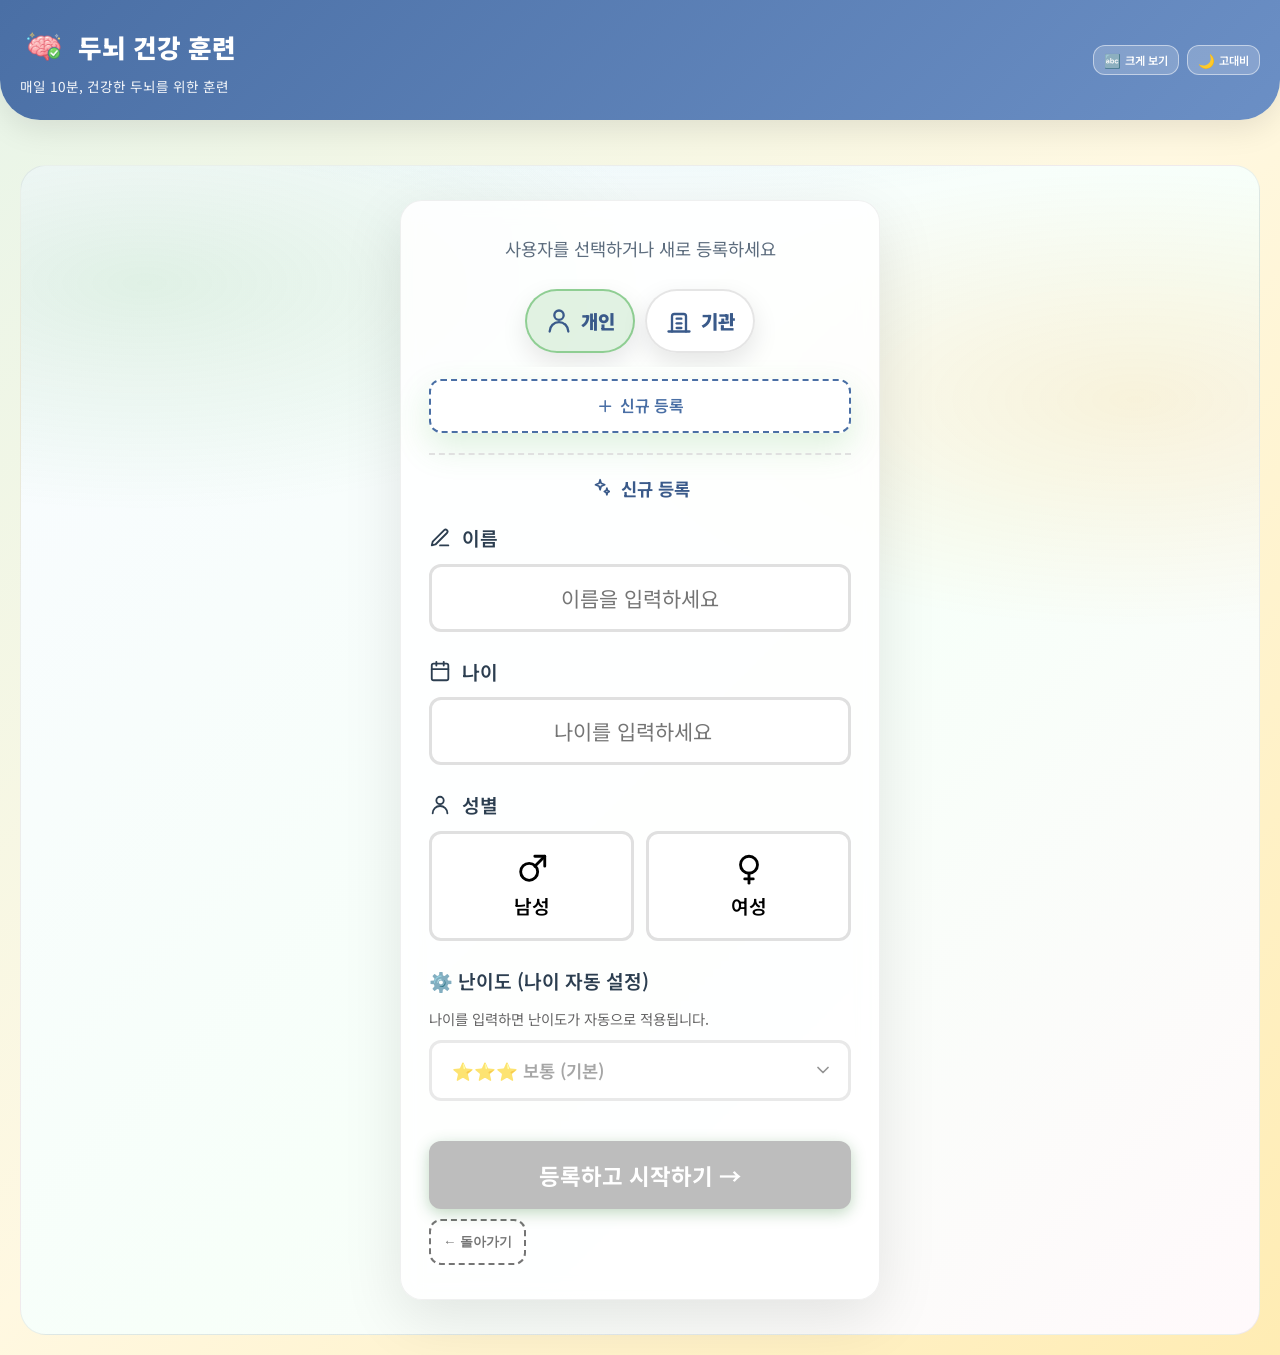
==== public/index.html @ f2064d2f "프로젝트 구조 재편: 정적 사이트를 public/ 디렉토리로 이동 - index.html, assets/, scripts/, styles/ → public/ 으로 이동 - depl" ====
﻿<!DOCTYPE html>
<html lang="ko">
<head>
    <meta charset="UTF-8">
    <meta name="viewport" content="width=device-width, initial-scale=1.0">
    <title>굿실버 건강한 두뇌훈련</title>
    <link rel="stylesheet" href="styles/app.css?v=1558f91">
    <script>
        // 캐시(특히 index.html)로 인해 최신 스크립트/스타일이 반영되지 않는 문제 방지용
        (function () {
            var v = "1558f79";
            try {
                var url = new URL(window.location.href);
                if (url.searchParams.get("v") !== v) {
                    url.searchParams.set("v", v);
                    window.location.replace(url.toString());
                }
            } catch (e) { /* ignore */ }
        })();
    </script>
</head>
<body>
    <!-- 폭죽 효과 컨테이너 -->
    <div class="confetti-container" id="confettiContainer"></div>
    
    <!-- 축하 오버레이 -->
    <div class="celebration-overlay" id="celebrationOverlay">
        <div class="celebration-emoji">🎉</div>
    </div>
    
    <!-- 배지 모달 -->
    <div class="badge-modal" id="badgeModal">
        <div class="badge-modal-content">
            <button class="badge-close-btn" onclick="closeBadgeModal()">✕</button>
            <div class="badge-modal-header">
                <h2>🏆 나의 배지 컬렉션</h2>
                <span class="badge-count" id="badgeCountDisplay">0 / 20</span>
            </div>
            <div class="badge-grid" id="badgeGrid">
                <!-- 배지가 여기에 표시됨 -->
            </div>
        </div>
    </div>
    
    <!-- 새 배지 획득 알림 -->
    <div class="badge-unlock-overlay" id="badgeUnlockOverlay">
        <div class="badge-unlock-card">
            <div class="badge-unlock-title">🎊 새 배지 획득! 🎊</div>
            <div class="badge-unlock-icon" id="unlockBadgeIcon">🏆</div>
            <div class="badge-unlock-name" id="unlockBadgeName">배지 이름</div>
            <div class="badge-unlock-desc" id="unlockBadgeDesc">배지 설명</div>
            <button class="badge-unlock-close" onclick="closeBadgeUnlock()">확인</button>
        </div>
    </div>
    
    <!-- 난이도 선택 모달 -->
    <div class="difficulty-modal" id="difficultyModal">
        <div class="difficulty-modal-content">
            <h3>⚙️ 난이도 설정</h3>
            <p>원하시는 난이도를 선택하세요</p>
            
            <div class="difficulty-options">
                <div class="difficulty-option very-easy" onclick="selectDifficulty('very_easy', this)" data-diff="very_easy">
                    <div class="diff-info">
                        <div class="diff-name">매우 쉬움</div>
                        <div class="diff-desc">천천히 여유롭게 즐기기</div>
                    </div>
                    <div class="diff-stars">⭐</div>
                </div>
                <div class="difficulty-option easy" onclick="selectDifficulty('easy', this)" data-diff="easy">
                    <div class="diff-info">
                        <div class="diff-name">쉬움</div>
                        <div class="diff-desc">가볍게 두뇌 운동하기</div>
                    </div>
                    <div class="diff-stars">⭐⭐</div>
                </div>
                <div class="difficulty-option normal" onclick="selectDifficulty('normal', this)" data-diff="normal">
                    <div class="diff-info">
                        <div class="diff-name">보통</div>
                        <div class="diff-desc">적당한 도전으로 훈련하기</div>
                    </div>
                    <div class="diff-stars">⭐⭐⭐</div>
                </div>
                <div class="difficulty-option hard" onclick="selectDifficulty('hard', this)" data-diff="hard">
                    <div class="diff-info">
                        <div class="diff-name">어려움</div>
                        <div class="diff-desc">집중력이 필요해요</div>
                    </div>
                    <div class="diff-stars">⭐⭐⭐⭐</div>
                </div>
                <div class="difficulty-option very-hard" onclick="selectDifficulty('very_hard', this)" data-diff="very_hard">
                    <div class="diff-info">
                        <div class="diff-name">매우 어려움</div>
                        <div class="diff-desc">최고 수준의 두뇌 훈련!</div>
                    </div>
                    <div class="diff-stars">⭐⭐⭐⭐⭐</div>
                </div>
            </div>
            
            <div class="difficulty-modal-btns">
                <button class="btn btn-back" onclick="closeDifficultyModal()">취소</button>
                <button class="btn btn-primary" onclick="applyDifficulty()">적용하기</button>
            </div>
        </div>
    </div>
    
    <!-- 그래프 모달 -->
    <div class="graph-modal" id="graphModal">
        <div class="graph-container">
            <div class="graph-header">
                <div class="graph-header-top">
                    <h2 class="graph-header-heading">📊 <span id="graphUserName">사용자</span>님의 훈련 기록</h2>
                    <button type="button" class="close-graph-btn" onclick="closeStatsGraph()">✕ 닫기</button>
                </div>
                <div class="graph-report-strip">
                    <button type="button" class="graph-header-report-btn" onclick="showGraphTab('report')" title="훈련 리포트 보기">훈련 리포트</button>
                </div>
            </div>
            
            <div class="graph-tabs">
                <button type="button" class="graph-tab active" data-tab="score" onclick="showGraphTab('score')">점수 추이</button>
                <button type="button" class="graph-tab" data-tab="accuracy" onclick="showGraphTab('accuracy')">정확도</button>
                <button type="button" class="graph-tab" data-tab="games" onclick="showGraphTab('games')">게임별 통계</button>
                <button type="button" class="graph-tab" data-tab="history" onclick="showGraphTab('history')">기록 목록</button>
            </div>
            
            <!-- 점수 추이 그래프 -->
            <div id="scoreGraph" class="chart-area">
                <div class="chart-title">📈 최근 7일간 점수 변화</div>
                <div class="bar-chart" id="scoreBarChart"></div>
            </div>
            
            <!-- 정확도 그래프 -->
            <div id="accuracyGraph" class="chart-area" style="display:none;">
                <div class="chart-title">🎯 최근 7일간 정확도 (%)</div>
                <div class="bar-chart" id="accuracyBarChart"></div>
            </div>
            
            <!-- 게임별 통계 -->
            <div id="gamesGraph" class="chart-area" style="display:none;">
                <div class="chart-title">🎮 게임별 플레이 횟수</div>
                <div class="bar-chart" id="gamesBarChart"></div>
                <div class="game-detail-select">
                    <label>📋 게임 상세 기록: </label>
                    <select id="gameDetailSelect" onchange="showGameDetailHistory()">
                        <option value="">-- 게임 선택 --</option>
                    </select>
                </div>
                <div id="gameDetailHistory" class="game-detail-history"></div>
            </div>
            
            <!-- 기록 목록 -->
            <div id="historyList" class="chart-area" style="display:none;">
                <div class="chart-title">📋 전체 기록</div>
                <div class="history-list" id="historyListContent"></div>
            </div>
            
            <!-- 훈련 리포트 -->
            <div id="reportGraph" class="chart-area training-report-area" style="display:none;">
                <div class="report-toolbar report-no-print">
                    <button type="button" class="btn btn-primary" onclick="printTrainingReport()">🖨️ 리포트 인쇄</button>
                    <span class="report-toolbar-hint">인쇄 시 아래 내용만 출력됩니다.</span>
                </div>
                <div id="trainingReportPrint" class="training-report-sheet">
                    <div id="trainingReportBody"></div>
                </div>
            </div>
            
            <!-- 요약 통계 -->
            <div class="stats-summary">
                <div class="summary-card">
                    <div class="summary-value" id="totalDays">0</div>
                    <div class="summary-label">총 훈련 일수</div>
                </div>
                <div class="summary-card">
                    <div class="summary-value" id="totalGamesPlayed">0</div>
                    <div class="summary-label">총 게임 횟수</div>
                </div>
                <div class="summary-card">
                    <div class="summary-value" id="avgScore">0</div>
                    <div class="summary-label">평균 점수</div>
                </div>
                <div class="summary-card">
                    <div class="summary-value" id="avgAccuracy">0%</div>
                    <div class="summary-label">평균 정확도</div>
                </div>
            </div>
        </div>
    </div>
    
    <header>
        <div class="header-left header-home-link" onclick="goMainMenuFromHeader()" title="메인 화면으로 이동">
            <h1><img src="assets/logo.png" alt="굿실버" class="header-logo"> 두뇌 건강 훈련</h1>
            <p>매일 10분, 건강한 두뇌를 위한 훈련</p>
        </div>
        
        <!-- 사용자 배지 + 훈련 리포트 (헤더 가로 중앙) -->
        <div class="header-center" id="headerCenter">
            <div class="header-user-badge" id="headerUserBadge" style="display:none;">
                <span id="userGenderIcon">👤</span>
                <span><strong id="userNameDisplay">사용자</strong>님</span>
                <span class="difficulty-badge clickable" id="difficultyBadge" onclick="showDifficultyModal()" title="클릭하여 난이도 변경">보통 ▼</span>
                <button type="button" class="header-badge-btn" onclick="showBadgeModal()">🏆 배지</button>
                <button type="button" class="header-badge-btn header-report-btn" onclick="showStatsGraph()" title="훈련 리포트 보기">📊 리포트</button>
                <button type="button" class="header-badge-btn home" onclick="goHome()">🏠 홈</button>
            </div>
        </div>
        
        <!-- 우측 영역: 점수 + 접근성 컨트롤 -->
        <div class="header-right">
            <!-- 접근성 컨트롤 -->
            <div class="accessibility-controls">
                <button class="access-btn" id="fontSizeBtn" onclick="toggleFontSize()">
                    <span class="btn-icon">🔤</span>
                    <span id="fontSizeLabel">크게 보기</span>
                </button>
                <button class="access-btn" id="contrastBtn" onclick="toggleHighContrast()">
                    <span class="btn-icon">🌙</span>
                    <span id="contrastLabel">고대비</span>
                </button>
            </div>
        </div>
    </header>
    
    <div class="container">
        <!-- 환영 화면 -->
        <div id="welcomeScreen" class="welcome-screen">
            <div class="welcome-card">
                <p class="subtitle">사용자를 선택하거나 새로 등록하세요</p>

                <!-- 개인/기관 선택 (가로 스크롤) -->
                <div class="account-type-strip" id="accountTypeStrip" aria-label="가입자 유형 선택">
                    <button class="account-type-btn active" data-type="personal" onclick="setAccountType('personal')">
                        <span class="account-type-icon" aria-hidden="true">
                            <svg viewBox="0 0 24 24" fill="none" stroke="currentColor" stroke-width="2" stroke-linecap="round" stroke-linejoin="round">
                                <circle cx="12" cy="7" r="4"></circle>
                                <path d="M20 21a8 8 0 0 0-16 0"></path>
                            </svg>
                        </span>
                        <span class="account-type-label">개인</span>
                    </button>
                    <button class="account-type-btn" data-type="institution" onclick="setAccountType('institution')">
                        <span class="account-type-icon" aria-hidden="true">
                            <svg viewBox="0 0 24 24" fill="none" stroke="currentColor" stroke-width="2" stroke-linecap="round" stroke-linejoin="round">
                                <path d="M3 21h18"></path>
                                <path d="M6 21V8a2 2 0 0 1 2-2h8a2 2 0 0 1 2 2v13"></path>
                                <path d="M10 10h4"></path>
                                <path d="M10 14h4"></path>
                                <path d="M10 18h4"></path>
                            </svg>
                        </span>
                        <span class="account-type-label">기관</span>
                    </button>
                </div>
                
                <!-- 신규 등록(리스트 숨김 상태에서도 접근 가능) -->
                <div class="new-user-toggle" id="newUserTogglePrimary" onclick="toggleNewUserForm()">
                    <span class="ui-icon" aria-hidden="true">
                        <svg viewBox="0 0 24 24" fill="none" stroke="currentColor" stroke-width="2" stroke-linecap="round" stroke-linejoin="round">
                            <path d="M12 5v14"></path>
                            <path d="M5 12h14"></path>
                        </svg>
                    </span>
                    신규 등록
                </div>

                <!-- 기존 사용자 선택 (처음엔 숨김, 개인/기관 클릭 시 표시) -->
                <div class="user-select-section is-hidden" id="existingUsersSection">
                    <h3>
                        <span class="ui-icon" aria-hidden="true">
                            <svg viewBox="0 0 24 24" fill="none" stroke="currentColor" stroke-width="2" stroke-linecap="round" stroke-linejoin="round">
                                <path d="M20 21a7 7 0 0 0-14 0"></path>
                                <circle cx="13" cy="7" r="4"></circle>
                                <path d="M2 21a6 6 0 0 1 8-5.2"></path>
                                <circle cx="6" cy="8" r="3"></circle>
                            </svg>
                        </span>
                        기존 사용자
                    </h3>
                    <div class="existing-users" id="existingUsersList">
                        <!-- 사용자 목록이 여기에 표시됨 -->
                    </div>
                </div>
                
                <!-- 새 사용자 등록 폼 -->
                <div class="new-user-form" id="newUserForm">
                    <h3>
                        <span class="ui-icon" aria-hidden="true">
                            <svg viewBox="0 0 24 24" fill="none" stroke="currentColor" stroke-width="2" stroke-linecap="round" stroke-linejoin="round">
                                <path d="M12 2l1.2 4.2L17.5 8l-4.3 1.8L12 14l-1.2-4.2L6.5 8l4.3-1.8L12 2z"></path>
                                <path d="M20 12l.8 2.8L23 16l-2.2 1.2L20 20l-.8-2.8L17 16l2.2-1.2L20 12z"></path>
                            </svg>
                        </span>
                        신규 등록
                    </h3>
                    
                    <div class="form-group">
                        <label>
                            <span class="ui-icon" aria-hidden="true">
                                <svg viewBox="0 0 24 24" fill="none" stroke="currentColor" stroke-width="2" stroke-linecap="round" stroke-linejoin="round">
                                    <path d="M12 20h9"></path>
                                    <path d="M16.5 3.5a2.1 2.1 0 0 1 3 3L7 19l-4 1 1-4 12.5-12.5z"></path>
                                </svg>
                            </span>
                            이름
                        </label>
                        <input type="text" id="userName" maxlength="10" placeholder="이름을 입력하세요" style="text-align:center;">
                    </div>

                <div class="form-group">
                    <label>
                        <span class="ui-icon" aria-hidden="true">
                            <svg viewBox="0 0 24 24" fill="none" stroke="currentColor" stroke-width="2" stroke-linecap="round" stroke-linejoin="round">
                                <rect x="3" y="4" width="18" height="18" rx="2"></rect>
                                <path d="M16 2v4"></path>
                                <path d="M8 2v4"></path>
                                <path d="M3 10h18"></path>
                            </svg>
                        </span>
                        나이
                    </label>
                    <input type="number" id="userAge" min="1" max="120" inputmode="numeric" placeholder="나이를 입력하세요" style="text-align:center;">
                </div>
                    
                    <div class="form-group">
                        <label>
                            <span class="ui-icon" aria-hidden="true">
                                <svg viewBox="0 0 24 24" fill="none" stroke="currentColor" stroke-width="2" stroke-linecap="round" stroke-linejoin="round">
                                    <circle cx="12" cy="7" r="4"></circle>
                                    <path d="M20 21a8 8 0 0 0-16 0"></path>
                                </svg>
                            </span>
                            성별
                        </label>
                        <div class="gender-options">
                            <button class="gender-btn" onclick="selectGender('male', this)">
                                <span class="gender-icon" aria-hidden="true">
                                    <svg viewBox="0 0 24 24" fill="none" stroke="currentColor" stroke-width="2" stroke-linecap="round" stroke-linejoin="round">
                                        <path d="M14 3h7v7"></path>
                                        <path d="M21 3l-7 7"></path>
                                        <circle cx="10" cy="14" r="6"></circle>
                                    </svg>
                                </span>
                                남성
                            </button>
                            <button class="gender-btn" onclick="selectGender('female', this)">
                                <span class="gender-icon" aria-hidden="true">
                                    <svg viewBox="0 0 24 24" fill="none" stroke="currentColor" stroke-width="2" stroke-linecap="round" stroke-linejoin="round">
                                        <circle cx="12" cy="9" r="6"></circle>
                                        <path d="M12 15v7"></path>
                                        <path d="M9 19h6"></path>
                                    </svg>
                                </span>
                                여성
                            </button>
                        </div>
                    </div>
                    
                    <div class="form-group">
                    <label>⚙️ 난이도 (나이 자동 설정)</label>
                    <p id="difficultyAutoHint" style="font-size:0.9rem;color:#666;margin-bottom:10px;">나이를 입력하면 난이도가 자동으로 적용됩니다.</p>
                    <select id="difficultySelect" class="difficulty-select" onchange="selectRegDifficulty(this.value)" disabled>
                            <option value="normal">⭐⭐⭐ 보통 (기본)</option>
                            <option value="very_easy">⭐ 매우 쉬움</option>
                            <option value="easy">⭐⭐ 쉬움</option>
                            <option value="hard">⭐⭐⭐⭐ 어려움</option>
                            <option value="very_hard">⭐⭐⭐⭐⭐ 매우 어려움</option>
                        </select>
                    </div>
                    
                    <button class="start-btn" id="registerBtn" onclick="registerNewUser()" disabled>등록하고 시작하기 →</button>
                    <button class="new-user-toggle" onclick="toggleNewUserForm()" style="margin-top:10px;border-color:#757575;color:#757575;">← 돌아가기</button>
                </div>
                
                <!-- 선택된 사용자로 시작 버튼 -->
                <button class="start-btn" id="enterBtn" onclick="enterWithSelectedUser()" style="display:none;">선택한 사용자로 시작하기 →</button>
            </div>
        </div>
        
        <!-- 메인 콘텐츠 -->
        <div id="mainContent" class="hidden">
            <!-- 메인 메뉴 (게임 카테고리 4개) -->
            <div id="mainMenu" class="main-menu-wrapper">
                <!-- 카테고리 바로가기(상단 고정) -->
                <div class="category-nav" id="categoryNav">
                    <button class="cat-btn active" data-cat="all" onclick="filterMenuCategory('all')">전체보기</button>
                    <button class="cat-btn" data-cat="memory" style="--cat-color:#4CAF50" onclick="filterMenuCategory('memory')">
                        기억력 훈련
                    </button>
                    <button class="cat-btn" data-cat="calcLang" style="--cat-color:#2196F3" onclick="filterMenuCategory('calcLang')">
                        계산/언어 훈련
                    </button>
                    <button class="cat-btn" data-cat="focusReaction" style="--cat-color:#FF9800" onclick="filterMenuCategory('focusReaction')">
                        집중/반응 훈련
                    </button>
                    <button class="cat-btn" data-cat="spatial" style="--cat-color:#9C27B0" onclick="filterMenuCategory('spatial')">
                        공간/지각 훈련
                    </button>
                    <button class="recommend-btn" onclick="openTodayRecommendations()">
                        ⭐ 오늘의 추천 훈련
                    </button>
                </div>
                
                <!-- 1) 기억력 훈련 -->
                <section class="menu-category" id="cat-memory" data-cat="memory" style="--cat-color:#4CAF50">
                    <div class="menu-category-header">
                        <h3 class="menu-category-title">기억력 훈련 <span class="menu-category-subtitle">(매일 기억력 쑥쑥)</span></h3>
                    </div>
                    <div class="main-menu category-grid">
                        <div class="menu-card" onclick="startGame('match')" style="padding:0;overflow:hidden;">
                            <img src="assets/card_match.png" alt="카드 짝 맞추기" style="width:100%;height:100%;object-fit:cover;border-radius:20px;">
                        </div>
                        <div class="menu-card" onclick="startGame('sequence')" style="padding:0;overflow:hidden;">
                            <img src="assets/game-icons/game_a1.png" alt="숫자 기억하기" style="width:100%;height:100%;object-fit:cover;border-radius:20px;">
                        </div>
                        <div class="menu-card" onclick="startGame('pattern')" style="padding:0;overflow:hidden;">
                            <img src="assets/game-icons/game_a2.png" alt="창문 기억" style="width:100%;height:100%;object-fit:cover;border-radius:20px;">
                        </div>
                        <div class="menu-card" onclick="startGame('melody')" style="padding:0;overflow:hidden;">
                            <img src="assets/game-icons/game_a3.png" alt="멜로디 기억" style="width:100%;height:100%;object-fit:cover;border-radius:20px;">
                        </div>
                        <div class="menu-card" onclick="startGame('palace')" style="padding:0;overflow:hidden;">
                            <img src="assets/game-icons/game_a4.png" alt="기억의 방" style="width:100%;height:100%;object-fit:cover;border-radius:20px;">
                        </div>
                        <div class="menu-card" onclick="startGame('treasure')" style="padding:0;overflow:hidden;">
                            <img src="assets/game-icons/game_a5.png" alt="보물 찾기" style="width:100%;height:100%;object-fit:cover;border-radius:20px;">
                        </div>
                    </div>
                </section>
                
                <!-- 2) 계산/언어 훈련 -->
                <section class="menu-category" id="cat-calcLang" data-cat="calcLang" style="--cat-color:#2196F3">
                    <div class="menu-category-header">
                        <h3 class="menu-category-title">계산/언어 훈련 <span class="menu-category-subtitle">(똑똑한 생활력 향상)</span></h3>
                    </div>
                    <div class="main-menu category-grid">
                        <div class="menu-card" onclick="startGame('calc')" style="padding:0;overflow:hidden;">
                            <img src="assets/game-icons/game_b1.png" alt="시장 계산" style="width:100%;height:100%;object-fit:cover;border-radius:20px;">
                        </div>
                        <div class="menu-card" onclick="startGame('counting')" style="padding:0;overflow:hidden;">
                            <img src="assets/game-icons/game_b2.png" alt="장바구니 세기" style="width:100%;height:100%;object-fit:cover;border-radius:20px;">
                        </div>
                        <div class="menu-card" onclick="startGame('word')" style="padding:0;overflow:hidden;">
                            <img src="assets/game-icons/game_b3.png" alt="낱말 퍼즐" style="width:100%;height:100%;object-fit:cover;border-radius:20px;">
                        </div>
                        <div class="menu-card" onclick="startGame('reverse')" style="padding:0;overflow:hidden;">
                            <img src="assets/game-icons/game_b4.png" alt="거울 놀이" style="width:100%;height:100%;object-fit:cover;border-radius:20px;">
                        </div>
                        <div class="menu-card" onclick="startGame('story')" style="padding:0;overflow:hidden;">
                            <img src="assets/game-icons/game_b5.png" alt="이야기 순서" style="width:100%;height:100%;object-fit:cover;border-radius:20px;">
                        </div>
                        <div class="menu-card" onclick="startGame('category')" style="padding:0;overflow:hidden;">
                            <img src="assets/game-icons/game_b6.png" alt="분류하기" style="width:100%;height:100%;object-fit:cover;border-radius:20px;">
                        </div>
                    </div>
                </section>
                
                <!-- 3) 집중/반응 훈련 -->
                <section class="menu-category" id="cat-focusReaction" data-cat="focusReaction" style="--cat-color:#FF9800">
                    <div class="menu-category-header">
                        <h3 class="menu-category-title">집중/반응 훈련 <span class="menu-category-subtitle">(초롱초롱 집중력 향상)</span></h3>
                    </div>
                    <div class="main-menu category-grid">
                        <div class="menu-card" onclick="startGame('reaction')" style="padding:0;overflow:hidden;">
                            <img src="assets/game-icons/game_c1.png" alt="신호등 게임" style="width:100%;height:100%;object-fit:cover;border-radius:20px;">
                        </div>
                        <div class="menu-card" onclick="startGame('findDiff')" style="padding:0;overflow:hidden;">
                            <img src="assets/game-icons/game_c2.png" alt="다른 것 찾기" style="width:100%;height:100%;object-fit:cover;border-radius:20px;">
                        </div>
                        <div class="menu-card" onclick="startGame('timing')" style="padding:0;overflow:hidden;">
                            <img src="assets/game-icons/game_c3.png" alt="알람 맞추기" style="width:100%;height:100%;object-fit:cover;border-radius:20px;">
                        </div>
                        <div class="menu-card" onclick="startGame('focus')" style="padding:0;overflow:hidden;">
                            <img src="assets/game-icons/game_c4.png" alt="집중 타겟" style="width:100%;height:100%;object-fit:cover;border-radius:20px;">
                        </div>
                        <div class="menu-card" onclick="startGame('chain')" style="padding:0;overflow:hidden;">
                            <img src="assets/game-icons/game_c5.png" alt="연쇄 반응" style="width:100%;height:100%;object-fit:cover;border-radius:20px;">
                        </div>
                        <div class="menu-card" onclick="startGame('color')" style="padding:0;overflow:hidden;">
                            <img src="assets/game-icons/game_c6.png" alt="무지개 색깔" style="width:100%;height:100%;object-fit:cover;border-radius:20px;">
                        </div>
                    </div>
                </section>
                
                <!-- 4) 공간/지각 훈련 -->
                <section class="menu-category" id="cat-spatial" data-cat="spatial" style="--cat-color:#9C27B0">
                    <div class="menu-category-header">
                        <h3 class="menu-category-title">공간/지각 훈련 <span class="menu-category-subtitle">(두뇌회전 논리력 향상)</span></h3>
                    </div>
                    <div class="main-menu category-grid">
                        <div class="menu-card" onclick="startGame('direction')" style="padding:0;overflow:hidden;">
                            <img src="assets/game-icons/game_d1.png" alt="길 찾기" style="width:100%;height:100%;object-fit:cover;border-radius:20px;">
                        </div>
                        <div class="menu-card" onclick="startGame('maze')" style="padding:0;overflow:hidden;">
                            <img src="assets/game-icons/game_d2.png" alt="미로 탈출" style="width:100%;height:100%;object-fit:cover;border-radius:20px;">
                        </div>
                        <div class="menu-card" onclick="startGame('rotate')" style="padding:0;overflow:hidden;">
                            <img src="assets/game-icons/game_d4.png" alt="도형 회전" style="width:100%;height:100%;object-fit:cover;border-radius:20px;">
                        </div>
                        <div class="menu-card" onclick="startGame('shadow')" style="padding:0;overflow:hidden;">
                            <img src="assets/game-icons/game_d5.png" alt="그림자 매칭" style="width:100%;height:100%;object-fit:cover;border-radius:20px;">
                        </div>
                        <div class="menu-card" onclick="startGame('sorting')" style="padding:0;overflow:hidden;">
                            <img src="assets/game-icons/game_d6.png" alt="계단 오르기" style="width:100%;height:100%;object-fit:cover;border-radius:20px;">
                        </div>
                        <div class="menu-card" onclick="startGame('pairing')" style="padding:0;overflow:hidden;">
                            <img src="assets/game-icons/game_d7.png" alt="짝 연결하기" style="width:100%;height:100%;object-fit:cover;border-radius:20px;">
                        </div>
                    </div>
                </section>
            </div>
            
            <div class="today-stats">
                <h3>📊 오늘의 훈련 기록</h3>
                <div class="stats-grid">
                    <div class="stat-item">
                        <div class="stat-value" id="gamesPlayed">0</div>
                        <div class="stat-label">게임 횟수</div>
                    </div>
                    <div class="stat-item">
                        <div class="stat-value" id="correctAnswers">0</div>
                        <div class="stat-label">정답 수</div>
                    </div>
                    <div class="stat-item">
                        <div class="stat-value" id="accuracy">0%</div>
                        <div class="stat-label">정확도</div>
                    </div>
                    <div class="stat-item">
                        <div class="stat-value" id="trainTime">0분</div>
                        <div class="stat-label">훈련 시간</div>
                    </div>
                </div>
            </div>
        </div>
        
        <!-- 게임 화면들 -->
        <!-- 0. 동물/식물 짝맞추기 -->
        <div id="matchGame" class="game-screen">
            <div class="game-header">
                <h2>🐾🌿 짝 맞추기</h2>
                <div class="game-info">
                    <span>레벨: <strong id="matchLevel">1</strong></span>
                    <span>시도: <strong id="matchTries">0</strong></span>
                    <span>맞춤: <strong id="matchMatches">0</strong></span>
                    <span>점수: <strong id="matchScore">0</strong></span>
                </div>
            </div>
            <div class="level-display" id="matchLevelDisplay"></div>
            <div class="game-difficulty-selector">
                <span class="game-diff-label">⚙️ 난이도:</span>
                <div class="game-diff-btns">
                    <button class="game-diff-btn very-easy" onclick="changeGameDifficulty('very_easy')">⭐ 매우쉬움</button>
                    <button class="game-diff-btn easy" onclick="changeGameDifficulty('easy')">⭐⭐ 쉬움</button>
                    <button class="game-diff-btn normal" onclick="changeGameDifficulty('normal')">⭐⭐⭐ 보통</button>
                    <button class="game-diff-btn hard" onclick="changeGameDifficulty('hard')">⭐⭐⭐⭐ 어려움</button>
                    <button class="game-diff-btn very-hard" onclick="changeGameDifficulty('very_hard')">⭐⭐⭐⭐⭐ 매우어려움</button>
                </div>
            </div>
            <button class="tts-btn" onclick="speakGameGuide('match')">
                <span class="tts-icon">🔊</span> 설명 듣기
            </button>
            <div class="match-game-container">
                <div class="stage-buttons" id="stageButtons">
                    <button class="stage-btn animal active" type="button" onclick="selectMatchStage('animal')">🐾 동물</button>
                    <button class="stage-btn plant" type="button" onclick="selectMatchStage('plant')">🌿 식물</button>
                    <button class="stage-btn mixed" type="button" onclick="selectMatchStage('mixed')">🎨 혼합</button>
                </div>
                <div class="match-grid" id="matchGrid"></div>
                <button class="btn btn-primary" id="matchStartBtn" onclick="startMatchGame()" style="margin-top:15px;">게임 시작</button>
            </div>
            <div class="btn-group">
                <button class="btn btn-secondary" onclick="initMatchGame()">다시</button>
            </div>
        </div>
        
        <!-- 1. 숫자 순서 -->
        <div id="sequenceGame" class="game-screen">
            <div class="game-header">
                <h2>🔢 숫자 기억하기</h2>
                <div class="game-info">
                    <span>점수: <strong id="seqScore">0</strong></span>
                </div>
            </div>
            <div class="level-display" id="sequenceLevelDisplay"></div>
            <div class="game-difficulty-selector">
                <span class="game-diff-label">⚙️ 난이도:</span>
                <div class="game-diff-btns">
                    <button class="game-diff-btn very-easy" onclick="changeGameDifficulty('very_easy')">⭐ 매우쉬움</button>
                    <button class="game-diff-btn easy" onclick="changeGameDifficulty('easy')">⭐⭐ 쉬움</button>
                    <button class="game-diff-btn normal" onclick="changeGameDifficulty('normal')">⭐⭐⭐ 보통</button>
                    <button class="game-diff-btn hard" onclick="changeGameDifficulty('hard')">⭐⭐⭐⭐ 어려움</button>
                    <button class="game-diff-btn very-hard" onclick="changeGameDifficulty('very_hard')">⭐⭐⭐⭐⭐ 매우어려움</button>
                </div>
            </div>
            <button class="tts-btn" onclick="speakGameGuide('sequence')">
                <span class="tts-icon">🔊</span> 설명 듣기
            </button>
            <button class="tts-btn" onclick="speakSequenceNumbers()" style="background: linear-gradient(135deg, #FFE0B2, #FFCC80); border-color: #FF9800; color: #E65100;">
                <span class="tts-icon">📢</span> 숫자 읽기
            </button>
            <div class="timer-bar"><div class="timer-fill" id="seqTimer"></div></div>
            <div class="game-display" id="seqDisplay">시작을 눌러주세요!</div>
            <div class="user-input-display" id="userInput"></div>
            <span class="input-hint" id="seqInputHint" style="display:none;">잘못 눌렀다면 빨간색 🗑️지우기 버튼을 누르세요!</span>
            <div class="num-pad" id="numPad">
                <button class="num-btn" onclick="inputNumber(1)">1</button>
                <button class="num-btn" onclick="inputNumber(2)">2</button>
                <button class="num-btn" onclick="inputNumber(3)">3</button>
                <button class="num-btn" onclick="inputNumber(4)">4</button>
                <button class="num-btn" onclick="inputNumber(5)">5</button>
                <button class="num-btn" onclick="inputNumber(6)">6</button>
                <button class="num-btn" onclick="inputNumber(7)">7</button>
                <button class="num-btn" onclick="inputNumber(8)">8</button>
                <button class="num-btn" onclick="inputNumber(9)">9</button>
                <button class="num-btn" onclick="inputNumber(0)">0</button>
                <button class="num-btn clear-btn" onclick="clearInput()">🗑️<br><span style="font-size:0.6em;">지우기</span></button>
                <button class="num-btn submit-btn" onclick="submitSequence()">✓<br><span style="font-size:0.6em;">확인</span></button>
            </div>
            <div id="seqResult" class="result-message" style="display:none;"></div>
            <div class="btn-group">
                <button class="btn btn-primary" id="seqStartBtn" onclick="startSequence()">시작</button>
            </div>
        </div>
        
        <!-- 3. 암산 -->
        <div id="calcGame" class="game-screen">
            <div class="game-header">
                <h2>➕ 암산 훈련</h2>
                <div class="game-info">
                    <span>문제: <strong id="calcQuestion">0</strong>/10</span>
                    <span>점수: <strong id="calcScore">0</strong></span>
                </div>
            </div>
            <div class="level-display" id="calcLevelDisplay"></div>
            <div class="game-difficulty-selector">
                <span class="game-diff-label">⚙️ 난이도:</span>
                <div class="game-diff-btns">
                    <button class="game-diff-btn very-easy" onclick="changeGameDifficulty('very_easy')">⭐ 매우쉬움</button>
                    <button class="game-diff-btn easy" onclick="changeGameDifficulty('easy')">⭐⭐ 쉬움</button>
                    <button class="game-diff-btn normal" onclick="changeGameDifficulty('normal')">⭐⭐⭐ 보통</button>
                    <button class="game-diff-btn hard" onclick="changeGameDifficulty('hard')">⭐⭐⭐⭐ 어려움</button>
                    <button class="game-diff-btn very-hard" onclick="changeGameDifficulty('very_hard')">⭐⭐⭐⭐⭐ 매우어려움</button>
                </div>
            </div>
            <button class="tts-btn" onclick="speakGameGuide('calc')">
                <span class="tts-icon">🔊</span> 설명 듣기
            </button>
            <button class="tts-btn" onclick="speakCalcProblem()" style="background: linear-gradient(135deg, #FFE0B2, #FFCC80); border-color: #FF9800; color: #E65100;">
                <span class="tts-icon">📢</span> 문제 읽기
            </button>
            <div class="timer-bar"><div class="timer-fill" id="calcTimer"></div></div>
            <div class="game-display" id="calcProblem">시작을 눌러주세요!</div>
            <div class="calc-options" id="calcOptions"></div>
            <div id="calcResult" class="result-message" style="display:none;"></div>
            <div class="btn-group">
                <button class="btn btn-primary" id="calcStartBtn" onclick="startCalc()">시작</button>
            </div>
        </div>
        
        <!-- 4. 색상 맞추기 -->
        <div id="colorGame" class="game-screen">
            <div class="game-header">
                <h2>🎨 색상 맞추기</h2>
                <div class="game-info">
                    <span>문제: <strong id="colorQuestion">0</strong>/10</span>
                    <span>점수: <strong id="colorScore">0</strong></span>
                </div>
            </div>
            <div class="level-display" id="colorLevelDisplay"></div>
            <div class="game-difficulty-selector">
                <span class="game-diff-label">⚙️ 난이도:</span>
                <div class="game-diff-btns">
                    <button class="game-diff-btn very-easy" onclick="changeGameDifficulty('very_easy')">⭐ 매우쉬움</button>
                    <button class="game-diff-btn easy" onclick="changeGameDifficulty('easy')">⭐⭐ 쉬움</button>
                    <button class="game-diff-btn normal" onclick="changeGameDifficulty('normal')">⭐⭐⭐ 보통</button>
                    <button class="game-diff-btn hard" onclick="changeGameDifficulty('hard')">⭐⭐⭐⭐ 어려움</button>
                    <button class="game-diff-btn very-hard" onclick="changeGameDifficulty('very_hard')">⭐⭐⭐⭐⭐ 매우어려움</button>
                </div>
            </div>
            <button class="tts-btn" onclick="speakGameGuide('color')">
                <span class="tts-icon">🔊</span> 설명 듣기
            </button>
            <button class="tts-btn" onclick="speakColorProblem()" style="background: linear-gradient(135deg, #FFE0B2, #FFCC80); border-color: #FF9800; color: #E65100;">
                <span class="tts-icon">📢</span> 문제 읽기
            </button>
            <div class="timer-bar"><div class="timer-fill" id="colorTimer"></div></div>
            <p style="text-align:center;font-size:1.2rem;margin-bottom:10px;">글자의 <strong>색상</strong>을 선택하세요!</p>
            <div class="color-word" id="colorWord">준비</div>
            <div class="color-options" id="colorOptions">
                <button class="color-btn red" onclick="selectColor('red')">빨강</button>
                <button class="color-btn blue" onclick="selectColor('blue')">파랑</button>
                <button class="color-btn green" onclick="selectColor('green')">초록</button>
                <button class="color-btn yellow" onclick="selectColor('yellow')">노랑</button>
            </div>
            <div id="colorResult" class="result-message" style="display:none;"></div>
            <div class="btn-group">
                <button class="btn btn-primary" id="colorStartBtn" onclick="startColor()">시작</button>
            </div>
        </div>
        
        <!-- 5. 창문 기억 -->
        <div id="patternGame" class="game-screen">
            <div class="game-header">
                <h2>🪟 창문 기억하기</h2>
                <div class="game-info">
                    <span>레벨: <strong id="patternLevel">1</strong></span>
                    <span>점수: <strong id="patternScore">0</strong></span>
                </div>
            </div>
            <div class="level-display" id="patternLevelDisplay"></div>
            <div class="game-difficulty-selector">
                <span class="game-diff-label">⚙️ 난이도:</span>
                <div class="game-diff-btns">
                    <button class="game-diff-btn very-easy" onclick="changeGameDifficulty('very_easy')">⭐ 매우쉬움</button>
                    <button class="game-diff-btn easy" onclick="changeGameDifficulty('easy')">⭐⭐ 쉬움</button>
                    <button class="game-diff-btn normal" onclick="changeGameDifficulty('normal')">⭐⭐⭐ 보통</button>
                    <button class="game-diff-btn hard" onclick="changeGameDifficulty('hard')">⭐⭐⭐⭐ 어려움</button>
                    <button class="game-diff-btn very-hard" onclick="changeGameDifficulty('very_hard')">⭐⭐⭐⭐⭐ 매우어려움</button>
                </div>
            </div>
            <button class="tts-btn" onclick="speakGameGuide('pattern')">
                <span class="tts-icon">🔊</span> 설명 듣기
            </button>
            <p id="patternInstruction" style="text-align:center;font-size:1.2rem;margin-bottom:15px;">창문 위치를 기억하세요!</p>
            <div class="pattern-grid" id="patternGrid"></div>
            <div id="patternResult" class="result-message" style="display:none;"></div>
            <div class="btn-group">
                <button class="btn btn-primary" id="patternStartBtn" onclick="startPattern()">시작</button>
            </div>
        </div>
        
        <!-- 6. 반응 속도 -->
        <div id="reactionGame" class="game-screen">
            <div class="game-header">
                <h2>⚡ 반응 속도</h2>
                <div class="game-info">
                    <span>라운드: <strong id="reactionRound">0</strong>/5</span>
                    <span>평균: <strong id="reactionAvg">0</strong>ms</span>
                </div>
            </div>
            <div class="level-display" id="reactionLevelDisplay"></div>
            <div class="game-difficulty-selector">
                <span class="game-diff-label">⚙️ 난이도:</span>
                <div class="game-diff-btns">
                    <button class="game-diff-btn very-easy" onclick="changeGameDifficulty('very_easy')">⭐ 매우쉬움</button>
                    <button class="game-diff-btn easy" onclick="changeGameDifficulty('easy')">⭐⭐ 쉬움</button>
                    <button class="game-diff-btn normal" onclick="changeGameDifficulty('normal')">⭐⭐⭐ 보통</button>
                    <button class="game-diff-btn hard" onclick="changeGameDifficulty('hard')">⭐⭐⭐⭐ 어려움</button>
                    <button class="game-diff-btn very-hard" onclick="changeGameDifficulty('very_hard')">⭐⭐⭐⭐⭐ 매우어려움</button>
                </div>
            </div>
            <button class="tts-btn" onclick="speakGameGuide('reaction')">
                <span class="tts-icon">🔊</span> 설명 듣기
            </button>
            <div class="reaction-box waiting" id="reactionBox" onclick="reactionClick()">
                <span id="reactionText">클릭하여 시작</span>
            </div>
            <div id="reactionResult" class="result-message" style="display:none;"></div>
            <div class="btn-group">
                <button class="btn btn-primary" id="reactionStartBtn" onclick="startReaction()">시작</button>
            </div>
        </div>
        
        <!-- 7. 다른 것 찾기 -->
        <div id="findDiffGame" class="game-screen">
            <div class="game-header">
                <h2>🔍 다른 것 찾기</h2>
                <div class="game-info">
                    <span>문제: <strong id="findDiffQuestion">0</strong>/10</span>
                    <span>점수: <strong id="findDiffScore">0</strong></span>
                </div>
            </div>
            <div class="level-display" id="findDiffLevelDisplay"></div>
            <div class="game-difficulty-selector">
                <span class="game-diff-label">⚙️ 난이도:</span>
                <div class="game-diff-btns">
                    <button class="game-diff-btn very-easy" onclick="changeGameDifficulty('very_easy')">⭐ 매우쉬움</button>
                    <button class="game-diff-btn easy" onclick="changeGameDifficulty('easy')">⭐⭐ 쉬움</button>
                    <button class="game-diff-btn normal" onclick="changeGameDifficulty('normal')">⭐⭐⭐ 보통</button>
                    <button class="game-diff-btn hard" onclick="changeGameDifficulty('hard')">⭐⭐⭐⭐ 어려움</button>
                    <button class="game-diff-btn very-hard" onclick="changeGameDifficulty('very_hard')">⭐⭐⭐⭐⭐ 매우어려움</button>
                </div>
            </div>
            <button class="tts-btn" onclick="speakGameGuide('findDiff')">
                <span class="tts-icon">🔊</span> 설명 듣기
            </button>
            <div class="timer-bar"><div class="timer-fill" id="findDiffTimer"></div></div>
            <p style="text-align:center;font-size:1.2rem;margin-bottom:15px;">다른 하나를 찾으세요!</p>
            <div class="find-diff-grid" id="findDiffGrid"></div>
            <div id="findDiffResult" class="result-message" style="display:none;"></div>
            <div class="btn-group">
                <button class="btn btn-primary" id="findDiffStartBtn" onclick="startFindDiff()">시작</button>
            </div>
        </div>
        
        <!-- 8. 순서 정렬 -->
        <div id="sortingGame" class="game-screen">
            <div class="game-header">
                <h2>📊 순서 정렬</h2>
                <div class="game-info">
                    <span>레벨: <strong id="sortLevel">1</strong></span>
                    <span>점수: <strong id="sortScore">0</strong></span>
                </div>
            </div>
            <div class="level-display" id="sortingLevelDisplay"></div>
            <div class="game-difficulty-selector">
                <span class="game-diff-label">⚙️ 난이도:</span>
                <div class="game-diff-btns">
                    <button class="game-diff-btn very-easy" onclick="changeGameDifficulty('very_easy')">⭐ 매우쉬움</button>
                    <button class="game-diff-btn easy" onclick="changeGameDifficulty('easy')">⭐⭐ 쉬움</button>
                    <button class="game-diff-btn normal" onclick="changeGameDifficulty('normal')">⭐⭐⭐ 보통</button>
                    <button class="game-diff-btn hard" onclick="changeGameDifficulty('hard')">⭐⭐⭐⭐ 어려움</button>
                    <button class="game-diff-btn very-hard" onclick="changeGameDifficulty('very_hard')">⭐⭐⭐⭐⭐ 매우어려움</button>
                </div>
            </div>
            <button class="tts-btn" onclick="speakGameGuide('sorting')">
                <span class="tts-icon">🔊</span> 설명 듣기
            </button>
            <div class="timer-bar"><div class="timer-fill" id="sortTimer"></div></div>
            <p style="text-align:center;font-size:1.2rem;margin-bottom:15px;">1부터 순서대로 클릭하세요!</p>
            <div class="sort-grid" id="sortGrid"></div>
            <div id="sortResult" class="result-message" style="display:none;"></div>
            <div class="btn-group">
                <button class="btn btn-primary" id="sortStartBtn" onclick="startSorting()">시작</button>
            </div>
        </div>
        
        <!-- 9. 방향 맞추기 -->
        <div id="directionGame" class="game-screen">
            <div class="game-header">
                <h2>🧭 방향 맞추기</h2>
                <div class="game-info">
                    <span>문제: <strong id="dirQuestion">0</strong>/10</span>
                    <span>점수: <strong id="dirScore">0</strong></span>
                </div>
            </div>
            <div class="level-display" id="directionLevelDisplay"></div>
            <div class="game-difficulty-selector">
                <span class="game-diff-label">⚙️ 난이도:</span>
                <div class="game-diff-btns">
                    <button class="game-diff-btn very-easy" onclick="changeGameDifficulty('very_easy')">⭐ 매우쉬움</button>
                    <button class="game-diff-btn easy" onclick="changeGameDifficulty('easy')">⭐⭐ 쉬움</button>
                    <button class="game-diff-btn normal" onclick="changeGameDifficulty('normal')">⭐⭐⭐ 보통</button>
                    <button class="game-diff-btn hard" onclick="changeGameDifficulty('hard')">⭐⭐⭐⭐ 어려움</button>
                    <button class="game-diff-btn very-hard" onclick="changeGameDifficulty('very_hard')">⭐⭐⭐⭐⭐ 매우어려움</button>
                </div>
            </div>
            <button class="tts-btn" onclick="speakGameGuide('direction')">
                <span class="tts-icon">🔊</span> 설명 듣기
            </button>
            <div class="timer-bar"><div class="timer-fill" id="dirTimer"></div></div>
            <div class="arrow-display" id="arrowDisplay">🎯</div>
            <div class="direction-btns">
                <div class="dir-btn empty"></div>
                <button class="dir-btn" onclick="selectDirection('up')">⬆️</button>
                <div class="dir-btn empty"></div>
                <button class="dir-btn" onclick="selectDirection('left')">⬅️</button>
                <div class="dir-btn empty"></div>
                <button class="dir-btn" onclick="selectDirection('right')">➡️</button>
                <div class="dir-btn empty"></div>
                <button class="dir-btn" onclick="selectDirection('down')">⬇️</button>
                <div class="dir-btn empty"></div>
            </div>
            <div id="dirResult" class="result-message" style="display:none;"></div>
            <div class="btn-group">
                <button class="btn btn-primary" id="dirStartBtn" onclick="startDirection()">시작</button>
            </div>
        </div>
        
        <!-- 10. 단어 완성 -->
        <div id="wordGame" class="game-screen">
            <div class="game-header">
                <h2>📝 단어 완성</h2>
                <div class="game-info">
                    <span>문제: <strong id="wordQuestion">0</strong>/10</span>
                    <span>점수: <strong id="wordScore">0</strong></span>
                </div>
            </div>
            <div class="level-display" id="wordLevelDisplay"></div>
            <div class="game-difficulty-selector">
                <span class="game-diff-label">⚙️ 난이도:</span>
                <div class="game-diff-btns">
                    <button class="game-diff-btn very-easy" onclick="changeGameDifficulty('very_easy')">⭐ 매우쉬움</button>
                    <button class="game-diff-btn easy" onclick="changeGameDifficulty('easy')">⭐⭐ 쉬움</button>
                    <button class="game-diff-btn normal" onclick="changeGameDifficulty('normal')">⭐⭐⭐ 보통</button>
                    <button class="game-diff-btn hard" onclick="changeGameDifficulty('hard')">⭐⭐⭐⭐ 어려움</button>
                    <button class="game-diff-btn very-hard" onclick="changeGameDifficulty('very_hard')">⭐⭐⭐⭐⭐ 매우어려움</button>
                </div>
            </div>
            <button class="tts-btn" onclick="speakGameGuide('word')">
                <span class="tts-icon">🔊</span> 설명 듣기
            </button>
            <button class="tts-btn" onclick="speakWordProblem()" style="background: linear-gradient(135deg, #FFE0B2, #FFCC80); border-color: #FF9800; color: #E65100;">
                <span class="tts-icon">📢</span> 힌트 듣기
            </button>
            <div class="timer-bar"><div class="timer-fill" id="wordTimer"></div></div>
            <div class="word-display" id="wordDisplay">_ _ _</div>
            <div class="letter-input" id="letterInput"></div>
            <div id="wordResult" class="result-message" style="display:none;"></div>
            <div class="btn-group">
                <button class="btn btn-primary" id="wordStartBtn" onclick="startWord()">시작</button>
            </div>
        </div>
        
        <!-- 11. 개수 세기 -->
        <div id="countingGame" class="game-screen">
            <div class="game-header">
                <h2>🔢 개수 세기</h2>
                <div class="game-info">
                    <span>문제: <strong id="countQuestion">0</strong>/10</span>
                    <span>점수: <strong id="countScore">0</strong></span>
                </div>
            </div>
            <div class="level-display" id="countingLevelDisplay"></div>
            <div class="game-difficulty-selector">
                <span class="game-diff-label">⚙️ 난이도:</span>
                <div class="game-diff-btns">
                    <button class="game-diff-btn very-easy" onclick="changeGameDifficulty('very_easy')">⭐ 매우쉬움</button>
                    <button class="game-diff-btn easy" onclick="changeGameDifficulty('easy')">⭐⭐ 쉬움</button>
                    <button class="game-diff-btn normal" onclick="changeGameDifficulty('normal')">⭐⭐⭐ 보통</button>
                    <button class="game-diff-btn hard" onclick="changeGameDifficulty('hard')">⭐⭐⭐⭐ 어려움</button>
                    <button class="game-diff-btn very-hard" onclick="changeGameDifficulty('very_hard')">⭐⭐⭐⭐⭐ 매우어려움</button>
                </div>
            </div>
            <button class="tts-btn" onclick="speakGameGuide('counting')">
                <span class="tts-icon">🔊</span> 설명 듣기
            </button>
            <button class="tts-btn" onclick="speakCountingProblem()" style="background: linear-gradient(135deg, #FFE0B2, #FFCC80); border-color: #FF9800; color: #E65100;">
                <span class="tts-icon">📢</span> 문제 읽기
            </button>
            <div class="timer-bar"><div class="timer-fill" id="countTimer"></div></div>
            <p id="countTarget" style="text-align:center;font-size:1.3rem;margin-bottom:15px;">🍎의 개수는?</p>
            <div class="counting-grid" id="countingGrid"></div>
            <div class="count-options" id="countOptions"></div>
            <div id="countResult" class="result-message" style="display:none;"></div>
            <div class="btn-group">
                <button class="btn btn-primary" id="countStartBtn" onclick="startCounting()">시작</button>
            </div>
        </div>
        
        <!-- 12. 짝 연결 -->
        <div id="pairingGame" class="game-screen">
            <div class="game-header">
                <h2>🔗 짝 연결</h2>
                <div class="game-info">
                    <span>맞춤: <strong id="pairMatches">0</strong>/<strong id="pairTotal">4</strong></span>
                    <span>점수: <strong id="pairScore">0</strong></span>
                </div>
            </div>
            <div class="level-display" id="pairingLevelDisplay"></div>
            <div class="game-difficulty-selector">
                <span class="game-diff-label">⚙️ 난이도:</span>
                <div class="game-diff-btns">
                    <button class="game-diff-btn very-easy" onclick="changeGameDifficulty('very_easy')">⭐ 매우쉬움</button>
                    <button class="game-diff-btn easy" onclick="changeGameDifficulty('easy')">⭐⭐ 쉬움</button>
                    <button class="game-diff-btn normal" onclick="changeGameDifficulty('normal')">⭐⭐⭐ 보통</button>
                    <button class="game-diff-btn hard" onclick="changeGameDifficulty('hard')">⭐⭐⭐⭐ 어려움</button>
                    <button class="game-diff-btn very-hard" onclick="changeGameDifficulty('very_hard')">⭐⭐⭐⭐⭐ 매우어려움</button>
                </div>
            </div>
            <button class="tts-btn" onclick="speakGameGuide('pairing')">
                <span class="tts-icon">🔊</span> 설명 듣기
            </button>
            <button class="tts-btn" onclick="speakPairingWords()" style="background: linear-gradient(135deg, #FFE0B2, #FFCC80); border-color: #FF9800; color: #E65100;">
                <span class="tts-icon">📢</span> 단어 읽기
            </button>
            <p style="text-align:center;font-size:1.2rem;margin-bottom:15px;">관련있는 단어끼리 연결하세요!</p>
            <div class="pair-grid" id="pairGrid">
                <div class="pair-column" id="pairLeft"></div>
                <div class="pair-column" id="pairRight"></div>
            </div>
            <div id="pairResult" class="result-message" style="display:none;"></div>
            <div class="btn-group">
                <button class="btn btn-primary" id="pairStartBtn" onclick="startPairing()">시작</button>
            </div>
        </div>
        
        <!-- 13. 시간 맞추기 -->
        <div id="timingGame" class="game-screen">
            <div class="game-header">
                <h2>⏱️ 시간 맞추기</h2>
                <div class="game-info">
                    <span>라운드: <strong id="timingRound">0</strong>/5</span>
                    <span>점수: <strong id="timingScore">0</strong></span>
                </div>
            </div>
            <div class="level-display" id="timingLevelDisplay"></div>
            <div class="game-difficulty-selector">
                <span class="game-diff-label">⚙️ 난이도:</span>
                <div class="game-diff-btns">
                    <button class="game-diff-btn very-easy" onclick="changeGameDifficulty('very_easy')">⭐ 매우쉬움</button>
                    <button class="game-diff-btn easy" onclick="changeGameDifficulty('easy')">⭐⭐ 쉬움</button>
                    <button class="game-diff-btn normal" onclick="changeGameDifficulty('normal')">⭐⭐⭐ 보통</button>
                    <button class="game-diff-btn hard" onclick="changeGameDifficulty('hard')">⭐⭐⭐⭐ 어려움</button>
                    <button class="game-diff-btn very-hard" onclick="changeGameDifficulty('very_hard')">⭐⭐⭐⭐⭐ 매우어려움</button>
                </div>
            </div>
            <button class="tts-btn" onclick="speakGameGuide('timing')">
                <span class="tts-icon">🔊</span> 설명 듣기
            </button>
            <div class="time-target" id="timeTarget">목표: 3.00초에 멈추세요!</div>
            <div class="time-display" id="timeDisplay">0.00</div>
            <button class="stop-btn" id="stopBtn" onclick="stopTiming()">STOP!</button>
            <div id="timingResult" class="result-message" style="display:none;"></div>
            <div class="btn-group">
                <button class="btn btn-primary" id="timingStartBtn" onclick="startTiming()">시작</button>
            </div>
        </div>
        
        <!-- 14. 거꾸로 말하기 -->
        <div id="reverseGame" class="game-screen">
            <div class="game-header">
                <h2>🔄 거꾸로 말하기</h2>
                <div class="game-info">
                    <span>문제: <strong id="reverseQuestion">0</strong>/10</span>
                    <span>점수: <strong id="reverseScore">0</strong></span>
                </div>
            </div>
            <div class="level-display" id="reverseLevelDisplay"></div>
            <div class="game-difficulty-selector">
                <span class="game-diff-label">⚙️ 난이도:</span>
                <div class="game-diff-btns">
                    <button class="game-diff-btn very-easy" onclick="changeGameDifficulty('very_easy')">⭐ 매우쉬움</button>
                    <button class="game-diff-btn easy" onclick="changeGameDifficulty('easy')">⭐⭐ 쉬움</button>
                    <button class="game-diff-btn normal" onclick="changeGameDifficulty('normal')">⭐⭐⭐ 보통</button>
                    <button class="game-diff-btn hard" onclick="changeGameDifficulty('hard')">⭐⭐⭐⭐ 어려움</button>
                    <button class="game-diff-btn very-hard" onclick="changeGameDifficulty('very_hard')">⭐⭐⭐⭐⭐ 매우어려움</button>
                </div>
            </div>
            <button class="tts-btn" onclick="speakGameGuide('reverse')">
                <span class="tts-icon">🔊</span> 설명 듣기
            </button>
            <button class="tts-btn" onclick="speakReverseWord()" style="background: linear-gradient(135deg, #FFE0B2, #FFCC80); border-color: #FF9800; color: #E65100;">
                <span class="tts-icon">📢</span> 단어 읽기
            </button>
            <div class="timer-bar"><div class="timer-fill" id="reverseTimer"></div></div>
            <p style="text-align:center;font-size:1.2rem;margin-bottom:10px;">아래 단어를 거꾸로 입력하세요!</p>
            <div class="game-display" id="reverseWord">단어</div>
            <div class="user-input-display" id="reverseInput"></div>
            <div class="letter-input" id="reverseLetters"></div>
            <button class="btn clear-action-btn" id="reverseClearBtn" onclick="clearReverseInput()" style="display:none;">🗑️ 다시 선택하기</button>
            <div id="reverseResult" class="result-message" style="display:none;"></div>
            <div class="btn-group">
                <button class="btn btn-primary" id="reverseStartBtn" onclick="startReverse()">시작</button>
            </div>
        </div>
        
        <!-- 15. 카테고리 분류 -->
        <div id="categoryGame" class="game-screen">
            <div class="game-header">
                <h2>📂 분류하기</h2>
                <div class="game-info">
                    <span>문제: <strong id="categoryQuestion">0</strong>/10</span>
                    <span>점수: <strong id="categoryScore">0</strong></span>
                </div>
            </div>
            <div class="level-display" id="categoryLevelDisplay"></div>
            <div class="game-difficulty-selector">
                <span class="game-diff-label">⚙️ 난이도:</span>
                <div class="game-diff-btns">
                    <button class="game-diff-btn very-easy" onclick="changeGameDifficulty('very_easy')">⭐ 매우쉬움</button>
                    <button class="game-diff-btn easy" onclick="changeGameDifficulty('easy')">⭐⭐ 쉬움</button>
                    <button class="game-diff-btn normal" onclick="changeGameDifficulty('normal')">⭐⭐⭐ 보통</button>
                    <button class="game-diff-btn hard" onclick="changeGameDifficulty('hard')">⭐⭐⭐⭐ 어려움</button>
                    <button class="game-diff-btn very-hard" onclick="changeGameDifficulty('very_hard')">⭐⭐⭐⭐⭐ 매우어려움</button>
                </div>
            </div>
            <button class="tts-btn" onclick="speakGameGuide('category')">
                <span class="tts-icon">🔊</span> 설명 듣기
            </button>
            <div class="timer-bar"><div class="timer-fill" id="categoryTimer"></div></div>
            <div class="category-display">
                <div class="category-title" id="categoryTitle">🍎 과일을 모두 고르세요!</div>
            </div>
            <div class="category-options" id="categoryOptions">
                <!-- 선택지가 여기에 표시됨 -->
            </div>
            <button class="btn btn-primary" id="categorySubmitBtn" onclick="submitCategory()" style="display:none;">✓ 선택 완료</button>
            <div id="categoryResult" class="result-message" style="display:none;"></div>
            <div class="btn-group">
                <button class="btn btn-primary" id="categoryStartBtn" onclick="startCategory()">시작</button>
            </div>
        </div>
        
        <!-- 16. 이야기 순서 -->
        <div id="storyGame" class="game-screen">
            <div class="game-header">
                <h2>📚 이야기 순서</h2>
                <div class="game-info">
                    <span>문제: <strong id="storyQuestion">0</strong>/10</span>
                    <span>점수: <strong id="storyScore">0</strong></span>
                </div>
            </div>
            <div class="level-display" id="storyLevelDisplay"></div>
            <div class="game-difficulty-selector">
                <span class="game-diff-label">⚙️ 난이도:</span>
                <div class="game-diff-btns">
                    <button class="game-diff-btn very-easy" onclick="changeGameDifficulty('very_easy')">⭐ 매우쉬움</button>
                    <button class="game-diff-btn easy" onclick="changeGameDifficulty('easy')">⭐⭐ 쉬움</button>
                    <button class="game-diff-btn normal" onclick="changeGameDifficulty('normal')">⭐⭐⭐ 보통</button>
                    <button class="game-diff-btn hard" onclick="changeGameDifficulty('hard')">⭐⭐⭐⭐ 어려움</button>
                    <button class="game-diff-btn very-hard" onclick="changeGameDifficulty('very_hard')">⭐⭐⭐⭐⭐ 매우어려움</button>
                </div>
            </div>
            <button class="tts-btn" onclick="speakGameGuide('story')">
                <span class="tts-icon">🔊</span> 설명 듣기
            </button>
            <div class="timer-bar"><div class="timer-fill" id="storyTimer"></div></div>
            <div class="story-display">
                <p class="story-instruction" id="storyInstruction">아래 그림을 순서대로 눌러주세요!</p>
            </div>
            <div class="story-cards" id="storyCards">
                <!-- 카드가 여기에 표시됨 -->
            </div>
            <div class="story-order" id="storyOrder">
                <span class="order-label">선택 순서:</span>
                <div class="order-display" id="orderDisplay"></div>
            </div>
            <button class="btn clear-action-btn" id="storyClearBtn" onclick="clearStoryOrder()" style="display:none;">🗑️ 다시 선택</button>
            <div id="storyResult" class="result-message" style="display:none;"></div>
            <div class="btn-group">
                <button class="btn btn-primary" id="storyStartBtn" onclick="startStory()">시작</button>
            </div>
        </div>
        
        <!-- 17. 미로 탈출 (공간지각) -->
        <div id="mazeGame" class="game-screen">
            <div class="game-header">
                <h2>🏰 미로 탈출</h2>
                <div class="game-info">
                    <span>레벨: <strong id="mazeLevel">1</strong></span>
                    <span>이동: <strong id="mazeMoves">0</strong></span>
                </div>
            </div>
            <div class="level-display" id="mazeLevelDisplay"></div>
            <button class="tts-btn" onclick="speakGameGuide('maze')">
                <span class="tts-icon">🔊</span> 설명 듣기
            </button>
            <p style="text-align:center;font-size:1.1rem;margin:10px 0;color:var(--text-light);">화살표 버튼으로 🐭를 🧀까지 이동시키세요!</p>
            <div class="maze-container" id="mazeContainer"></div>
            <div class="maze-controls">
                <button class="maze-btn" onclick="moveMaze('up')">⬆️</button>
                <div class="maze-btn-row">
                    <button class="maze-btn" onclick="moveMaze('left')">⬅️</button>
                    <button class="maze-btn" onclick="moveMaze('down')">⬇️</button>
                    <button class="maze-btn" onclick="moveMaze('right')">➡️</button>
                </div>
            </div>
            <div id="mazeResult" class="result-message" style="display:none;"></div>
            <div class="btn-group">
                <button class="btn btn-primary" id="mazeStartBtn" onclick="startMaze()">시작</button>
            </div>
        </div>
        
        <!-- 18. 멜로디 기억 (기억력) -->
        <div id="melodyGame" class="game-screen">
            <div class="game-header">
                <h2>🎵 멜로디 기억</h2>
                <div class="game-info">
                    <span>레벨: <strong id="melodyLevel">1</strong></span>
                    <span>점수: <strong id="melodyScore">0</strong></span>
                </div>
            </div>
            <div class="level-display" id="melodyLevelDisplay"></div>
            <button class="tts-btn" onclick="speakGameGuide('melody')">
                <span class="tts-icon">🔊</span> 설명 듣기
            </button>
            <p id="melodyInstruction" style="text-align:center;font-size:1.2rem;margin:15px 0;">멜로디를 듣고 따라 눌러주세요!</p>
            <div class="melody-piano" id="melodyPiano">
                <button class="piano-key" data-note="0" onclick="playNote(0)">도</button>
                <button class="piano-key" data-note="1" onclick="playNote(1)">레</button>
                <button class="piano-key" data-note="2" onclick="playNote(2)">미</button>
                <button class="piano-key" data-note="3" onclick="playNote(3)">파</button>
                <button class="piano-key" data-note="4" onclick="playNote(4)">솔</button>
                <button class="piano-key" data-note="5" onclick="playNote(5)">라</button>
                <button class="piano-key" data-note="6" onclick="playNote(6)">시</button>
            </div>
            <div id="melodyResult" class="result-message" style="display:none;"></div>
            <div class="btn-group">
                <button class="btn btn-primary" id="melodyStartBtn" onclick="startMelody()">시작</button>
            </div>
        </div>
        
        <!-- 19. 퍼즐 맞추기 (공간지각) -->
        <div id="puzzleGame" class="game-screen">
            <div class="game-header">
                <h2>🧩 퍼즐 맞추기</h2>
                <div class="game-info">
                    <span>레벨: <strong id="puzzleLevel">1</strong></span>
                    <span>이동: <strong id="puzzleMoves">0</strong></span>
                </div>
            </div>
            <div class="level-display" id="puzzleLevelDisplay"></div>
            <button class="tts-btn" onclick="speakGameGuide('puzzle')">
                <span class="tts-icon">🔊</span> 설명 듣기
            </button>
            <p style="text-align:center;font-size:1.1rem;margin:10px 0;color:var(--text-light);">빈칸 옆의 조각을 클릭해서 퍼즐을 맞추세요!</p>
            <div class="puzzle-container" id="puzzleContainer"></div>
            <div id="puzzleResult" class="result-message" style="display:none;"></div>
            <div class="btn-group">
                <button class="btn btn-primary" id="puzzleStartBtn" onclick="startPuzzle()">시작</button>
            </div>
        </div>
        
        <!-- 20. 보물 찾기 (탐구력) -->
        <div id="treasureGame" class="game-screen">
            <div class="game-header">
                <h2>💎 보물 찾기</h2>
                <div class="game-info">
                    <span>레벨: <strong id="treasureLevel">1</strong></span>
                    <span>시도: <strong id="treasureTries">0</strong>/5</span>
                </div>
            </div>
            <div class="level-display" id="treasureLevelDisplay"></div>
            <button class="tts-btn" onclick="speakGameGuide('treasure')">
                <span class="tts-icon">🔊</span> 설명 듣기
            </button>
            <p id="treasureHint" style="text-align:center;font-size:1.2rem;margin:15px 0;background:#FFF3E0;padding:15px;border-radius:15px;">💡 힌트가 여기에 표시됩니다</p>
            <div class="treasure-grid" id="treasureGrid"></div>
            <div id="treasureResult" class="result-message" style="display:none;"></div>
            <div class="btn-group">
                <button class="btn btn-primary" id="treasureStartBtn" onclick="startTreasure()">시작</button>
            </div>
        </div>
        
        <!-- 21. 그림자 매칭 (공간지각) -->
        <div id="shadowGame" class="game-screen">
            <div class="game-header">
                <h2>👤 그림자 매칭</h2>
                <div class="game-info">
                    <span>레벨: <strong id="shadowLevel">1</strong></span>
                    <span>문제: <strong id="shadowQuestion">0</strong>/10</span>
                    <span>점수: <strong id="shadowScore">0</strong></span>
                </div>
            </div>
            <div class="level-display" id="shadowLevelDisplay"></div>
            <button class="tts-btn" onclick="speakGameGuide('shadow')">
                <span class="tts-icon">🔊</span> 설명 듣기
            </button>
            <div class="timer-bar"><div class="timer-fill" id="shadowTimer"></div></div>
            <div class="shadow-main" id="shadowMain">
                <div class="shadow-object" id="shadowObject">🍎</div>
                <p style="margin-top:10px;font-size:1rem;">위 물체의 그림자를 찾으세요!</p>
            </div>
            <div class="shadow-options" id="shadowOptions"></div>
            <div id="shadowResult" class="result-message" style="display:none;"></div>
            <div class="btn-group">
                <button class="btn btn-primary" id="shadowStartBtn" onclick="startShadow()">시작</button>
            </div>
        </div>
        
        <!-- 22. 집중 타겟 (집중력) -->
        <div id="focusGame" class="game-screen">
            <div class="game-header">
                <h2>🎯 집중 타겟</h2>
                <div class="game-info">
                    <span>레벨: <strong id="focusLevel">1</strong></span>
                    <span>점수: <strong id="focusScore">0</strong></span>
                    <span>남은 시간: <strong id="focusTime">30</strong>초</span>
                </div>
            </div>
            <div class="level-display" id="focusLevelDisplay"></div>
            <button class="tts-btn" onclick="speakGameGuide('focus')">
                <span class="tts-icon">🔊</span> 설명 듣기
            </button>
            <p style="text-align:center;font-size:1.1rem;margin:10px 0;color:var(--text-light);">⭐만 클릭하세요! ❌는 피하세요!</p>
            <div class="focus-arena" id="focusArena"></div>
            <div id="focusResult" class="result-message" style="display:none;"></div>
            <div class="btn-group">
                <button class="btn btn-primary" id="focusStartBtn" onclick="startFocus()">시작</button>
            </div>
        </div>
        
        <!-- 23. 기억의 방 (기억력) -->
        <div id="palaceGame" class="game-screen">
            <div class="game-header">
                <h2>🏛️ 기억의 방</h2>
                <div class="game-info">
                    <span>레벨: <strong id="palaceLevel">1</strong></span>
                    <span>점수: <strong id="palaceScore">0</strong></span>
                </div>
            </div>
            <div class="level-display" id="palaceLevelDisplay"></div>
            <button class="tts-btn" onclick="speakGameGuide('palace')">
                <span class="tts-icon">🔊</span> 설명 듣기
            </button>
            <p id="palaceInstruction" style="text-align:center;font-size:1.2rem;margin:15px 0;">물건들의 위치를 기억하세요!</p>
            <div class="palace-room" id="palaceRoom"></div>
            <div class="palace-question" id="palaceQuestion" style="display:none;">
                <p id="palaceAsk">❓가 어디에 있었나요?</p>
                <div class="palace-choices" id="palaceChoices"></div>
            </div>
            <div id="palaceResult" class="result-message" style="display:none;"></div>
            <div class="btn-group">
                <button class="btn btn-primary" id="palaceStartBtn" onclick="startPalace()">시작</button>
            </div>
        </div>
        
        <!-- 24. 도형 회전 (공간지각) -->
        <div id="rotateGame" class="game-screen">
            <div class="game-header">
                <h2>🔷 도형 회전</h2>
                <div class="game-info">
                    <span>레벨: <strong id="rotateLevel">1</strong></span>
                    <span>문제: <strong id="rotateQuestion">0</strong>/10</span>
                    <span>점수: <strong id="rotateScore">0</strong></span>
                </div>
            </div>
            <div class="level-display" id="rotateLevelDisplay"></div>
            <button class="tts-btn" onclick="speakGameGuide('rotate')">
                <span class="tts-icon">🔊</span> 설명 듣기
            </button>
            <div class="timer-bar"><div class="timer-fill" id="rotateTimer"></div></div>
            <div class="rotate-main">
                <div class="rotate-original" id="rotateOriginal">
                    <p style="margin-bottom:10px;font-size:0.9rem;">원본 도형</p>
                    <div class="rotate-shape" id="originalShape"></div>
                </div>
            </div>
            <p style="text-align:center;font-size:1.1rem;margin:10px 0;">위 도형을 회전하면 어떤 모양이 될까요?</p>
            <div class="rotate-options" id="rotateOptions"></div>
            <div id="rotateResult" class="result-message" style="display:none;"></div>
            <div class="btn-group">
                <button class="btn btn-primary" id="rotateStartBtn" onclick="startRotate()">시작</button>
            </div>
        </div>
        
        <!-- 25. 연쇄 반응 (집중력) -->
        <div id="chainGame" class="game-screen">
            <div class="game-header">
                <h2>⛓️ 연쇄 반응</h2>
                <div class="game-info">
                    <span>레벨: <strong id="chainLevel">1</strong></span>
                    <span>점수: <strong id="chainScore">0</strong></span>
                </div>
            </div>
            <div class="level-display" id="chainLevelDisplay"></div>
            <button class="tts-btn" onclick="speakGameGuide('chain')">
                <span class="tts-icon">🔊</span> 설명 듣기
            </button>
            <p id="chainInstruction" style="text-align:center;font-size:1.2rem;margin:15px 0;">숫자 순서대로 빠르게 터치하세요!</p>
            <div class="timer-bar"><div class="timer-fill" id="chainTimer"></div></div>
            <div class="chain-arena" id="chainArena"></div>
            <div id="chainResult" class="result-message" style="display:none;"></div>
            <div class="btn-group">
                <button class="btn btn-primary" id="chainStartBtn" onclick="startChain()">시작</button>
            </div>
        </div>
        
        <!-- 게임 완료 -->
        <div id="gameComplete" class="game-screen">
            <div class="game-complete">
                <h2>🎉 훌륭합니다!</h2>
                <div class="current-level-display" id="completeLevelDisplay">
                    <span class="level-badge">Level <span id="completeLevelNum">1</span></span>
                </div>
                <div class="final-score" id="finalScore">0점</div>
                <p id="completeMessage">정말 잘하셨어요!</p>
                
                <div id="levelUpNotice" class="level-up-notice" style="display: none;">
                    <span>🎊 레벨업! 다음 단계로 진행하세요!</span>
                </div>
                <div class="btn-group" id="completeButtons">
                    <button class="btn btn-back" onclick="goBack()">메뉴로</button>
                    <button class="btn btn-primary" id="playAgainBtn" onclick="playAgain()">다시 하기</button>
                    <button class="btn btn-danger" onclick="resetCurrentGameLevel();">이 게임 레벨 초기화</button>
                </div>
            </div>
        </div>
    </div>

    <!-- 오늘의 추천 훈련 모달 -->
    <div class="recommend-modal" id="recommendModal" style="display:none;">
        <div class="recommend-modal-content">
            <div class="recommend-modal-header">
                <h2>⭐ 오늘의 추천 훈련</h2>
                <button class="recommend-close" onclick="closeTodayRecommendations()">✕</button>
            </div>
            <p class="recommend-subtitle">매일 각 카테고리에서 1개씩, 총 4개의 게임을 추천합니다. (오늘은 고정)</p>
            <div class="recommend-list" id="recommendList"></div>
            <div class="recommend-footer">
                <button class="btn btn-back" onclick="closeTodayRecommendations()">닫기</button>
            </div>
        </div>
    </div>
    
        <script defer src="scripts/core/accessibility.js"></script>
    <script defer src="scripts/core/tts.js?v=20260418f"></script>
    <script defer src="scripts/core/profile.js?v=1558f48"></script>
    <script defer src="scripts/core/difficulty.js"></script>
    <script defer src="scripts/core/levels.js?v=20260224a"></script>
    <script defer src="scripts/core/utils.js"></script>
    <script defer src="scripts/core/effects.js"></script>
    <script defer src="scripts/core/graphs.js?v=1558f63"></script>
    <script defer src="scripts/games/games-basic.js?v=20260418g"></script>
    <script defer src="scripts/games/games-extended.js?v=20260224a"></script>
    <script defer src="scripts/games/games-advanced.js?v=20260422a"></script>
    <script defer src="scripts/core/app.js?v=20260419a"></script>
</body>
</html>
---- public/styles/app.css ----
@import url('https://fonts.googleapis.com/css2?family=Noto+Sans+KR:wght@400;500;700;900&display=swap');
        @import url('https://fonts.googleapis.com/css2?family=Noto+Color+Emoji&display=swap');

        * { margin: 0; padding: 0; box-sizing: border-box; }
        
        :root {
            --primary: #4A6FA5;
            --primary-light: #6B8FC5;
            --primary-dark: #3A5A8A;
            --secondary: #E07B39;
            --secondary-light: #F5A962;
            --background: #F5F7FA;
            --card-bg: #FFFFFF;
            --text-dark: #2C3E50;
            --text-light: #5D6D7E;
            --success: #27AE60;
            --error: #E74C3C;
            --shadow: 0 8px 32px rgba(0,0,0,0.1);
            --radius: 20px;
            --font-scale: 1;
        }
        
        /* 글자 크기 조절 */
        body.font-large { --font-scale: 1.2; }
        body.font-xlarge { --font-scale: 1.4; }
        
        /* 고대비 모드 */
        body.high-contrast {
            --primary: #FFD700;
            --primary-light: #FFEB3B;
            --primary-dark: #FFC107;
            --secondary: #00BFFF;
            --secondary-light: #87CEEB;
            --background: #000000;
            --card-bg: #1a1a1a;
            --text-dark: #FFFFFF;
            --text-light: #FFD700;
            --success: #00FF00;
            --error: #FF4444;
            background: #000000 !important;
        }
        
        body.high-contrast header {
            background: linear-gradient(135deg, #333333 0%, #1a1a1a 100%) !important;
            border: 2px solid #FFD700;
        }
        
        body.high-contrast .welcome-card,
        body.high-contrast .menu-card,
        body.high-contrast .game-screen,
        body.high-contrast .score-item,
        body.high-contrast .stat-item,
        body.high-contrast .summary-card,
        body.high-contrast .badge-modal-content,
        body.high-contrast .graph-container {
            background: #1a1a1a !important;
            border: 2px solid #FFD700 !important;
            color: #FFFFFF !important;
        }
        
        body.high-contrast .menu-card h3,
        body.high-contrast .menu-card p,
        body.high-contrast h2, body.high-contrast h3,
        body.high-contrast label,
        body.high-contrast .form-group label {
            color: #FFD700 !important;
        }
        
        body.high-contrast .btn-primary {
            background: linear-gradient(135deg, #FFD700 0%, #FFC107 100%) !important;
            color: #000000 !important;
        }
        
        body.high-contrast .btn-secondary {
            background: linear-gradient(135deg, #00BFFF 0%, #87CEEB 100%) !important;
            color: #000000 !important;
        }
        
        body.high-contrast input,
        body.high-contrast select {
            background: #333333 !important;
            color: #FFFFFF !important;
            border-color: #FFD700 !important;
        }
        
        body.high-contrast .today-stats {
            background: linear-gradient(135deg, #1a1a1a 0%, #333333 100%) !important;
            border: 2px solid #FFD700 !important;
        }
        
        body.high-contrast .game-display,
        body.high-contrast .user-input-display {
            background: #333333 !important;
            color: #FFD700 !important;
            border-color: #FFD700 !important;
        }
        
        body.high-contrast .num-btn,
        body.high-contrast .calc-option,
        body.high-contrast .color-btn,
        body.high-contrast .letter-btn,
        body.high-contrast .count-btn {
            border: 3px solid #FFD700 !important;
        }
        
        body.high-contrast .num-btn.clear-btn,
        body.high-contrast .clear-action-btn {
            background: linear-gradient(135deg, #FF5722 0%, #E64A19 100%) !important;
            border: 3px solid #FFEB3B !important;
            color: #FFEB3B !important;
        }
        
        body.high-contrast .num-btn.submit-btn {
            background: linear-gradient(135deg, #4CAF50 0%, #388E3C 100%) !important;
            border: 3px solid #FFEB3B !important;
        }
        
        body.high-contrast .tts-auto-toggle {
            background: #333333 !important;
            border: 1px solid #FFD700;
        }
        
        body.high-contrast .result-message.success {
            background: #003300 !important;
            border-color: #00FF00 !important;
            color: #00FF00 !important;
        }
        
        body.high-contrast .result-message.error {
            background: #330000 !important;
            border-color: #FF4444 !important;
            color: #FF4444 !important;
        }
        
        body.high-contrast .difficulty-modal-content {
            background: #1a1a1a !important;
            border: 2px solid #FFD700;
        }
        
        body.high-contrast .difficulty-modal h3,
        body.high-contrast .difficulty-modal p {
            color: #FFFFFF !important;
        }
        
        body.high-contrast .difficulty-option {
            border: 2px solid #555 !important;
        }
        
        body.high-contrast .difficulty-option.selected {
            border-color: #FFD700 !important;
        }
        
        body.high-contrast .difficulty-option .diff-desc {
            color: #CCCCCC !important;
        }
        
        body.high-contrast .difficulty-select {
            background-color: #1a1a1a !important;
            color: #FFFFFF !important;
            border-color: #FFD700 !important;
        }
        
        body.high-contrast .difficulty-select option {
            background-color: #1a1a1a;
            color: #FFFFFF;
        }
        
        
        body.high-contrast .game-diff-label {
            color: #FFFFFF !important;
        }
        
        body.high-contrast .game-diff-btn {
            border: 2px solid #555 !important;
        }
        
        body.high-contrast .game-diff-btn.active {
            border-color: #FFD700 !important;
        }
        
        body.high-contrast .category-title {
            background: #333333 !important;
            border-color: #FFD700 !important;
            color: #FFD700 !important;
        }
        
        body.high-contrast .category-item,
        body.high-contrast .story-card {
            background: #333333 !important;
            border-color: #555 !important;
            color: #FFFFFF !important;
        }
        
        body.high-contrast .category-item.selected,
        body.high-contrast .story-card.selected {
            border-color: #FFD700 !important;
            background: #444444 !important;
        }
        
        body.high-contrast .category-item.correct,
        body.high-contrast .story-card.correct {
            border-color: #00FF00 !important;
            background: #003300 !important;
        }
        
        body.high-contrast .category-item.wrong,
        body.high-contrast .story-card.wrong {
            border-color: #FF4444 !important;
            background: #330000 !important;
        }
        
        /* 헤더 우측 영역 */
        .header-right {
            grid-column: 3;
            justify-self: end;
            display: flex;
            flex-direction: column;
            align-items: flex-end;
            gap: 5px;
            flex-shrink: 0;
        }
        
        /* 헤더 점수 표시 */
        .header-score {
            display: flex;
            gap: 10px;
        }
        
        .header-score-item {
            display: flex;
            flex-direction: column;
            align-items: center;
            background: rgba(255,255,255,0.2);
            padding: 4px 12px;
            border-radius: 10px;
            min-width: 55px;
        }
        
        .header-score-item .score-label {
            font-size: calc(0.6rem * var(--font-scale));
            opacity: 0.9;
        }
        
        .header-score-item .score-value {
            font-size: calc(0.9rem * var(--font-scale));
            font-weight: 700;
        }
        
        /* 접근성 컨트롤 버튼 */
        .accessibility-controls {
            display: flex;
            flex-direction: row;
            align-items: center;
            gap: 8px;
        }
        
        .access-btn {
            display: inline-flex;
            align-items: center;
            gap: 4px;
            padding: 4px 10px;
            font-size: calc(0.7rem * var(--font-scale));
            font-weight: 600;
            border: 1px solid rgba(255,255,255,0.5);
            border-radius: 12px;
            background: rgba(255,255,255,0.2);
            color: white;
            cursor: pointer;
            transition: all 0.3s ease;
            font-family: inherit;
        }
        
        .access-btn:hover {
            background: rgba(255,255,255,0.3);
            transform: scale(1.05);
        }
        
        .access-btn.active {
            background: #FFD700;
            color: #000;
            border-color: #FFD700;
        }
        
        .access-btn .btn-icon {
            font-size: 0.85rem;
        }
        
        body.high-contrast .access-btn {
            background: #333333;
            border-color: #FFD700;
            color: #FFD700;
        }
        
        body.high-contrast .access-btn.active {
            background: #FFD700;
            color: #000;
        }
        
        body {
            font-family: 'Noto Sans KR', 'Apple Color Emoji', 'Segoe UI Emoji', 'Noto Color Emoji', 'Segoe UI Symbol', sans-serif;
            background: linear-gradient(135deg, #E8F5E9 0%, #FFF8E1 50%, #FFECB3 100%);
            min-height: 100vh;
            color: var(--text-dark);
            line-height: 1.6;
            font-size: calc(16px * var(--font-scale));
        }
        
        /* 이모지 전용 스타일 */
        .icon, .emoji {
            font-family: 'Apple Color Emoji', 'Segoe UI Emoji', 'Noto Color Emoji', 'Segoe UI Symbol', sans-serif;
        }
        
        .container { max-width: 1350px; margin: 0 auto; padding: 20px; }
        
        header {
            /* 하부 .container(1350px, padding 20px)와 헤더 가로폭을 동일하게 맞춤 */
            width: 100%;
            max-width: 1350px;
            margin: 0 auto 25px;
            box-sizing: border-box;
            min-height: 120px;
            height: auto;
            padding: 15px 20px;
            background: linear-gradient(135deg, var(--primary) 0%, var(--primary-light) 100%);
            color: white;
            border-radius: 0 0 40px 40px;
            box-shadow: var(--shadow);
            display: grid;
            grid-template-columns: minmax(0, 1fr) auto minmax(0, 1fr);
            align-items: center;
            gap: 12px 16px;
        }

        .header-left {
            grid-column: 1;
            justify-self: start;
            display: flex;
            flex-direction: column;
            align-items: flex-start;
            flex-shrink: 0;
            min-width: 0;
        }

        .header-center {
            grid-column: 2;
            justify-self: center;
            max-width: 100%;
            min-width: 0;
        }

        /* 헤더 타이틀/로고 클릭으로 메인 이동 */
        .header-home-link {
            cursor: pointer;
            user-select: none;
        }
        .header-home-link:hover {
            filter: brightness(1.05);
        }
        .header-home-link:active {
            transform: translateY(1px);
        }
        
        header h1 { font-size: calc(1.6rem * var(--font-scale)); font-weight: 900; margin-bottom: 3px; display: flex; align-items: center; gap: 8px; }
        header p { font-size: calc(0.85rem * var(--font-scale)); opacity: 0.95; margin: 0; }
        .header-logo { 
            width: 50px; 
            height: 50px; 
            border-radius: 50%; 
            object-fit: cover;
            vertical-align: middle;
        }
        
        /* 헤더 중앙 사용자 배지 */
        .header-user-badge {
            display: flex;
            align-items: center;
            gap: 8px;
            background: rgba(255,255,255,0.15);
            padding: 8px 15px;
            border-radius: 25px;
            font-size: calc(0.85rem * var(--font-scale));
        }
        
        .header-user-badge strong {
            font-weight: 700;
        }
        
        .header-badge-btn {
            padding: 4px 10px;
            border: 1px solid rgba(255,255,255,0.5);
            border-radius: 12px;
            background: rgba(255,255,255,0.2);
            color: white;
            font-size: calc(0.7rem * var(--font-scale));
            cursor: pointer;
            transition: all 0.2s ease;
            font-family: inherit;
        }
        
        .header-badge-btn:hover {
            background: rgba(255,255,255,0.35);
            transform: scale(1.05);
        }
        
        .header-badge-btn.home {
            background: rgba(255,255,255,0.28);
            border-color: rgba(255,255,255,0.65);
            font-weight: 900;
        }
        
        .header-badge-btn.home:hover {
            background: rgba(255,255,255,0.40);
        }

        .header-report-btn {
            font-weight: 900;
            padding: 5px 12px;
            border-width: 2px;
            background: rgba(255, 255, 255, 0.38);
            box-shadow: 0 2px 8px rgba(0, 0, 0, 0.12);
        }
        .header-report-btn:hover {
            background: rgba(255, 255, 255, 0.52);
        }
        body.high-contrast .header-report-btn {
            border-color: #FFD700 !important;
            color: #000 !important;
            background: #FFD700 !important;
        }

        @media (max-width: 720px) {
            header {
                grid-template-columns: 1fr;
                justify-items: center;
                text-align: center;
            }
            .header-left {
                grid-column: 1;
                justify-self: center;
                align-items: center;
            }
            .header-center {
                grid-column: 1;
                justify-self: center;
            }
            .header-right {
                grid-column: 1;
                justify-self: center;
                align-items: center;
            }
            .header-user-badge {
                flex-wrap: wrap;
                justify-content: center;
            }
        }
        
        /* 환영/로그인 화면(밝은 톤) */
        .welcome-screen {
            display: flex;
            flex-direction: column;
            align-items: center;
            justify-content: center;
            padding: 34px 22px;
            border-radius: 26px;
            /* 헤더가 위에 고정되어 있으므로 남은 뷰포트 영역에서 로그인 카드가 가운데 오도록 높이 확보 */
            min-height: calc(100vh - 170px);
            min-height: calc(100svh - 170px);
            background:
                radial-gradient(1200px 420px at 50% -20%, rgba(33,150,243,0.18), rgba(33,150,243,0) 65%),
                radial-gradient(900px 380px at 10% 10%, rgba(76,175,80,0.14), rgba(76,175,80,0) 60%),
                radial-gradient(900px 380px at 90% 20%, rgba(255,152,0,0.12), rgba(255,152,0,0) 60%),
                linear-gradient(135deg, #F8FBFF 0%, #F7FFF9 55%, #FFF9FB 100%);
            border: 1px solid rgba(0,0,0,0.06);
        }
        
        .welcome-card {
            background: rgba(255,255,255,0.86);
            backdrop-filter: blur(10px);
            -webkit-backdrop-filter: blur(10px);
            border-radius: 22px;
            padding: 34px 28px;
            box-shadow: 0 18px 60px rgba(0,0,0,0.10);
            border: 1px solid rgba(0,0,0,0.06);
            max-width: 480px;
            width: 100%;
            text-align: center;
        }
        
        .welcome-card h2 { font-size: calc(1.8rem * var(--font-scale)); color: var(--primary-dark); margin-bottom: 10px; }
        .welcome-card .subtitle { font-size: calc(1.1rem * var(--font-scale)); color: var(--text-light); margin-bottom: 16px; }
        .welcome-icon { font-size: 4rem; margin-bottom: 15px; }

        /* 공통 SVG 아이콘 */
        .ui-icon {
            display: inline-flex;
            align-items: center;
            justify-content: center;
            width: 1.15em;
            height: 1.15em;
            vertical-align: -0.15em;
            margin-right: 6px;
            color: currentColor;
        }
        .ui-icon svg { width: 100%; height: 100%; }
        /* 개인/기관 선택 탭(가로 스크롤) */
        .account-type-strip {
            display: flex;
            gap: 10px;
            overflow-x: auto;
            -webkit-overflow-scrolling: touch;
            padding: 10px 6px 14px;
            margin: 6px auto 12px;
            scroll-snap-type: x mandatory;
            justify-content: center;
        }
        .account-type-strip::-webkit-scrollbar { height: 8px; }
        .account-type-strip::-webkit-scrollbar-thumb { background: rgba(0,0,0,0.15); border-radius: 999px; }

        .account-type-btn {
            flex: 0 0 auto;
            display: inline-flex;
            align-items: center;
            gap: 8px;
            padding: 16px 18px;
            border-radius: 999px;
            border: 2px solid rgba(0,0,0,0.10);
            background: rgba(255,255,255,0.92);
            cursor: pointer;
            font-weight: 900;
            font-size: calc(1.18rem * var(--font-scale));
            color: var(--primary-dark);
            scroll-snap-align: start;
            transition: transform 0.15s ease, box-shadow 0.15s ease, background 0.15s ease, border-color 0.15s ease;
            font-family: inherit;
            box-shadow: 0 10px 26px rgba(0,0,0,0.10);
        }
        .account-type-btn:hover { transform: translateY(-2px); box-shadow: 0 16px 32px rgba(0,0,0,0.14); }
        .account-type-btn.active {
            border-color: rgba(76, 175, 80, 0.55);
            background: rgba(76, 175, 80, 0.16);
        }
        .account-type-icon {
            display: inline-flex;
            align-items: center;
            justify-content: center;
            width: 28px;
            height: 28px;
            line-height: 1;
        }
        .account-type-icon svg { width: 100%; height: 100%; }
        .account-type-label { line-height: 1; white-space: nowrap; }

        /* 첫 화면: 사용자 리스트는 기본 숨김 */
        .user-select-section.is-hidden {
            display: none;
        }

        /* 신규 등록(상단) 버튼은 더 눈에 띄게 */
        #newUserTogglePrimary {
            margin: 6px auto 16px;
            box-shadow: 0 14px 34px rgba(76, 175, 80, 0.18);
            background: rgba(255,255,255,0.95);
        }

        .welcome-icon img { 
            width: 150px; 
            height: 150px; 
            border-radius: 50%; 
            object-fit: cover;
            box-shadow: 0 4px 15px rgba(0,0,0,0.1);
        }
        
        .form-group { margin-bottom: 25px; text-align: left; }
        .form-group label { display: block; font-size: 1.2rem; font-weight: 600; margin-bottom: 10px; }
        
        .form-group input[type="number"],
        .form-group input[type="text"] {
            width: 100%;
            padding: 16px 18px;
            font-size: 1.3rem;
            border: 3px solid #E0E0E0;
            border-radius: 12px;
            font-family: inherit;
            text-align: center;
        }
        
        .form-group input:focus { outline: none; border-color: var(--primary); }
        
        .gender-options { display: flex; gap: 12px; }
        
        .gender-btn {
            flex: 1;
            padding: 18px;
            font-size: 1.2rem;
            font-weight: 600;
            border: 3px solid #E0E0E0;
            border-radius: 12px;
            background: white;
            cursor: pointer;
            transition: all 0.3s ease;
            font-family: inherit;
        }
        
        .gender-btn:hover { border-color: var(--primary); }
        .gender-btn.selected { background: var(--primary); color: white; border-color: var(--primary); }
        .gender-btn .gender-icon {
            display: flex;
            align-items: center;
            justify-content: center;
            width: 34px;
            height: 34px;
            margin: 0 auto 6px;
            color: currentColor;
        }
        .gender-btn .gender-icon svg { width: 100%; height: 100%; }
        
        .difficulty-select {
            width: 100%;
            padding: 15px 20px;
            font-size: 1.1rem;
            font-weight: 600;
            border: 3px solid #E0E0E0;
            border-radius: 12px;
            background: white;
            cursor: pointer;
            font-family: inherit;
            appearance: none;
            background-image: url("data:image/svg+xml;charset=UTF-8,%3csvg xmlns='http://www.w3.org/2000/svg' viewBox='0 0 24 24' fill='none' stroke='%23666' stroke-width='2' stroke-linecap='round' stroke-linejoin='round'%3e%3cpolyline points='6 9 12 15 18 9'%3e%3c/polyline%3e%3c/svg%3e");
            background-repeat: no-repeat;
            background-position: right 15px center;
            background-size: 20px;
        }
        
        .difficulty-select:focus {
            outline: none;
            border-color: var(--primary);
            box-shadow: 0 0 0 3px rgba(76, 175, 80, 0.2);
        }
        
        .difficulty-select option {
            padding: 10px;
        }
        
        /* 게임 화면 난이도 선택 - 숨김 처리 */
        .game-difficulty-selector {
            display: none;
        }
        
        .game-diff-label {
            font-size: 0.95rem;
            font-weight: 600;
            color: var(--text-dark);
        }
        
        .game-diff-btns {
            display: flex;
            gap: 6px;
            flex-wrap: wrap;
            justify-content: center;
        }
        
        .game-diff-btn {
            padding: 8px 12px;
            font-size: 0.85rem;
            font-weight: 600;
            border: 2px solid transparent;
            border-radius: 20px;
            cursor: pointer;
            transition: all 0.2s ease;
            font-family: inherit;
            white-space: nowrap;
        }
        
        .game-diff-btn.very-easy { background: #E3F2FD; color: #1565C0; }
        .game-diff-btn.easy { background: #E8F5E9; color: #2E7D32; }
        .game-diff-btn.normal { background: #FFF3E0; color: #E65100; }
        .game-diff-btn.hard { background: #FCE4EC; color: #C2185B; }
        .game-diff-btn.very-hard { background: #FFEBEE; color: #C62828; }
        
        .game-diff-btn:hover {
            transform: scale(1.05);
            box-shadow: 0 2px 8px rgba(0,0,0,0.15);
        }
        
        .game-diff-btn.active {
            border-color: var(--primary);
            box-shadow: 0 2px 10px rgba(76, 175, 80, 0.4);
            transform: scale(1.08);
        }
        
        @media (max-width: 600px) {
            .game-difficulty-selector {
                flex-direction: column;
                gap: 10px;
            }
            .game-diff-btns {
                gap: 5px;
            }
            .game-diff-btn {
                padding: 6px 10px;
                font-size: 0.8rem;
            }
        }
        
        .start-btn {
            width: 100%;
            padding: 18px;
            font-size: 1.4rem;
            font-weight: 700;
            border: none;
            border-radius: 12px;
            background: linear-gradient(135deg, var(--primary) 0%, var(--primary-light) 100%);
            color: white;
            cursor: pointer;
            transition: all 0.3s ease;
            font-family: inherit;
            box-shadow: 0 4px 15px rgba(46, 125, 50, 0.3);
            margin-top: 15px;
        }
        
        .start-btn:hover { transform: translateY(-2px); }
        .start-btn:disabled { background: #BDBDBD; cursor: not-allowed; transform: none; }
        
        /* 사용자 배지 */
        .user-badge {
            display: inline-flex;
            align-items: center;
            gap: 10px;
            background: white;
            padding: 10px 20px;
            border-radius: 30px;
            box-shadow: 0 2px 10px rgba(0,0,0,0.1);
            margin-bottom: 15px;
            font-size: 1rem;
        }
        
        .difficulty-badge {
            display: inline-block;
            padding: 4px 12px;
            border-radius: 15px;
            font-size: 0.9rem;
            font-weight: 600;
        }
        
        .difficulty-badge.very-easy { background: #E3F2FD; color: #1565C0; }
        .difficulty-badge.easy { background: #E8F5E9; color: #2E7D32; }
        .difficulty-badge.normal { background: #FFF3E0; color: #E65100; }
        .difficulty-badge.hard { background: #FCE4EC; color: #C2185B; }
        .difficulty-badge.very-hard { background: #FFEBEE; color: #C62828; }
        
        /* 난이도 선택 가능하도록 클릭 효과 */
        .difficulty-badge.clickable {
            cursor: pointer;
            transition: all 0.2s ease;
        }
        .difficulty-badge.clickable:hover {
            transform: scale(1.05);
            box-shadow: 0 2px 8px rgba(0,0,0,0.2);
        }
        
        /* 난이도 선택 모달 */
        .difficulty-modal {
            display: none;
            position: fixed;
            top: 0;
            left: 0;
            width: 100%;
            height: 100%;
            background: rgba(0,0,0,0.6);
            z-index: 2000;
            justify-content: center;
            align-items: center;
        }
        
        .difficulty-modal.active {
            display: flex;
        }
        
        .difficulty-modal-content {
            background: var(--card-bg);
            border-radius: 20px;
            padding: 30px;
            max-width: 450px;
            width: 90%;
            text-align: center;
            box-shadow: 0 10px 40px rgba(0,0,0,0.3);
            animation: modalSlideIn 0.3s ease;
        }
        
        @keyframes modalSlideIn {
            from {
                opacity: 0;
                transform: translateY(-30px);
            }
            to {
                opacity: 1;
                transform: translateY(0);
            }
        }
        
        .difficulty-modal h3 {
            font-size: 1.5rem;
            margin-bottom: 10px;
            color: var(--text-dark);
        }
        
        .difficulty-modal p {
            color: #666;
            margin-bottom: 20px;
        }
        
        .difficulty-options {
            display: flex;
            flex-direction: column;
            gap: 12px;
            margin-bottom: 20px;
        }
        
        .difficulty-option {
            display: flex;
            align-items: center;
            justify-content: space-between;
            padding: 15px 20px;
            border-radius: 12px;
            border: 3px solid transparent;
            cursor: pointer;
            transition: all 0.2s ease;
        }
        
        .difficulty-option:hover {
            transform: translateX(5px);
        }
        
        .difficulty-option.selected {
            border-color: var(--primary);
            box-shadow: 0 4px 12px rgba(76, 175, 80, 0.3);
        }
        
        .difficulty-option.very-easy { background: #E3F2FD; }
        .difficulty-option.easy { background: #E8F5E9; }
        .difficulty-option.normal { background: #FFF3E0; }
        .difficulty-option.hard { background: #FCE4EC; }
        .difficulty-option.very-hard { background: #FFEBEE; }
        
        .difficulty-option .diff-info {
            text-align: left;
        }
        
        .difficulty-option .diff-name {
            font-size: 1.2rem;
            font-weight: 700;
        }
        
        .difficulty-option.very-easy .diff-name { color: #1565C0; }
        .difficulty-option.easy .diff-name { color: #2E7D32; }
        .difficulty-option.normal .diff-name { color: #E65100; }
        .difficulty-option.hard .diff-name { color: #C2185B; }
        .difficulty-option.very-hard .diff-name { color: #C62828; }
        
        .difficulty-option .diff-desc {
            font-size: 0.85rem;
            color: #666;
            margin-top: 3px;
        }
        
        .difficulty-option .diff-stars {
            font-size: 1.3rem;
        }
        
        .difficulty-modal-btns {
            display: flex;
            gap: 10px;
            justify-content: center;
        }
        
        .difficulty-modal-btns .btn {
            min-width: 120px;
        }
        
        .change-profile-btn {
            background: none;
            border: 2px solid var(--primary);
            color: var(--primary);
            padding: 6px 14px;
            border-radius: 15px;
            font-size: 0.9rem;
            cursor: pointer;
            font-family: inherit;
            margin-left: 10px;
        }
        
        .change-profile-btn:hover { background: var(--primary); color: white; }
        
        .exit-btn {
            background: #E53935 !important;
            color: white !important;
            border-color: #E53935 !important;
        }
        
        .exit-btn:hover {
            background: #C62828 !important;
            border-color: #C62828 !important;
        }
        
        /* 배지 버튼 */
        .badge-btn {
            background: linear-gradient(135deg, #FFD700, #FFA500) !important;
            color: #333 !important;
            border-color: #FFD700 !important;
            font-weight: bold;
        }
        
        .badge-btn:hover {
            background: linear-gradient(135deg, #FFA500, #FF8C00) !important;
            border-color: #FFA500 !important;
        }
        
        /* 배지 모달 */
        .badge-modal {
            display: none;
            position: fixed;
            top: 0;
            left: 0;
            width: 100%;
            height: 100%;
            background: rgba(0,0,0,0.8);
            z-index: 3000;
            justify-content: center;
            align-items: center;
            padding: 20px;
            box-sizing: border-box;
        }
        
        .badge-modal.active { display: flex; }
        
        .badge-modal-content {
            background: white;
            border-radius: 20px;
            padding: 30px;
            max-width: 600px;
            width: 100%;
            max-height: 85vh;
            overflow-y: auto;
            position: relative;
        }
        
        .badge-modal-header {
            display: flex;
            justify-content: space-between;
            align-items: center;
            margin-bottom: 20px;
            padding-bottom: 15px;
            border-bottom: 2px solid #f0f0f0;
        }
        
        .badge-modal-header h2 {
            margin: 0;
            font-size: 1.5rem;
            color: #333;
        }
        
        .badge-count {
            background: linear-gradient(135deg, #FFD700, #FFA500);
            color: #333;
            padding: 8px 16px;
            border-radius: 20px;
            font-weight: bold;
            font-size: 1rem;
        }
        
        .badge-close-btn {
            position: absolute;
            top: 15px;
            right: 15px;
            background: #f5f5f5;
            border: none;
            width: 40px;
            height: 40px;
            border-radius: 50%;
            font-size: 1.5rem;
            cursor: pointer;
            display: flex;
            align-items: center;
            justify-content: center;
        }
        
        .badge-close-btn:hover { background: #e0e0e0; }
        
        /* 배지 그리드 */
        .badge-grid {
            display: grid;
            grid-template-columns: repeat(auto-fill, minmax(140px, 1fr));
            gap: 15px;
        }
        
        .badge-card {
            background: #f8f9fa;
            border-radius: 15px;
            padding: 20px 15px;
            text-align: center;
            transition: all 0.3s ease;
            border: 2px solid transparent;
            position: relative;
        }
        
        .badge-card.earned {
            background: linear-gradient(135deg, #FFF8E1, #FFECB3);
            border-color: #FFD700;
            box-shadow: 0 4px 15px rgba(255, 215, 0, 0.3);
        }
        
        .badge-card.locked {
            background: #f0f0f0;
            opacity: 0.7;
        }
        
        .badge-card.locked .badge-icon {
            filter: grayscale(100%);
            opacity: 0.5;
        }
        
        .badge-icon {
            font-size: 3rem;
            margin-bottom: 10px;
            display: block;
        }
        
        .badge-name {
            font-size: 0.9rem;
            font-weight: bold;
            color: #333;
            margin-bottom: 5px;
        }
        
        .badge-desc {
            font-size: 0.75rem;
            color: #666;
            line-height: 1.3;
        }
        
        .badge-card.locked .badge-name,
        .badge-card.locked .badge-desc {
            color: #999;
        }
        
        .badge-earned-date {
            font-size: 0.65rem;
            color: #888;
            margin-top: 8px;
            padding-top: 8px;
            border-top: 1px solid rgba(0,0,0,0.1);
        }
        
        .badge-lock-icon {
            position: absolute;
            top: 10px;
            right: 10px;
            font-size: 1rem;
            opacity: 0.5;
        }
        
        /* 새 배지 획득 알림 */
        .badge-unlock-overlay {
            display: none;
            position: fixed;
            top: 0;
            left: 0;
            width: 100%;
            height: 100%;
            background: rgba(0,0,0,0.9);
            z-index: 4000;
            justify-content: center;
            align-items: center;
            animation: fadeIn 0.3s ease;
        }
        
        .badge-unlock-overlay.active { display: flex; }
        
        .badge-unlock-card {
            background: linear-gradient(135deg, #1a1a2e, #16213e);
            border-radius: 25px;
            padding: 40px;
            text-align: center;
            max-width: 350px;
            animation: badgePopIn 0.5s ease;
            border: 3px solid #FFD700;
            box-shadow: 0 0 50px rgba(255, 215, 0, 0.5);
        }
        
        @keyframes badgePopIn {
            0% { transform: scale(0.5) rotate(-10deg); opacity: 0; }
            50% { transform: scale(1.1) rotate(5deg); }
            100% { transform: scale(1) rotate(0); opacity: 1; }
        }
        
        .badge-unlock-title {
            color: #FFD700;
            font-size: 1.3rem;
            margin-bottom: 20px;
            text-transform: uppercase;
            letter-spacing: 3px;
        }
        
        .badge-unlock-icon {
            font-size: 5rem;
            margin: 20px 0;
            animation: badgeGlow 1.5s ease infinite;
        }
        
        @keyframes badgeGlow {
            0%, 100% { text-shadow: 0 0 20px rgba(255, 215, 0, 0.5); }
            50% { text-shadow: 0 0 40px rgba(255, 215, 0, 0.8), 0 0 60px rgba(255, 215, 0, 0.4); }
        }
        
        .badge-unlock-name {
            color: white;
            font-size: 1.5rem;
            font-weight: bold;
            margin-bottom: 10px;
        }
        
        .badge-unlock-desc {
            color: #aaa;
            font-size: 1rem;
            margin-bottom: 25px;
        }
        
        .badge-unlock-close {
            background: linear-gradient(135deg, #FFD700, #FFA500);
            color: #333;
            border: none;
            padding: 12px 40px;
            border-radius: 25px;
            font-size: 1rem;
            font-weight: bold;
            cursor: pointer;
            transition: transform 0.2s;
        }
        
        .badge-unlock-close:hover {
            transform: scale(1.05);
        }
        
        /* 점수 표시 */
        .score-display { display: flex; justify-content: center; gap: 20px; margin: 15px 0; flex-wrap: wrap; }
        
        .score-item {
            background: var(--card-bg);
            padding: 12px 25px;
            border-radius: var(--radius);
            box-shadow: var(--shadow);
            text-align: center;
        }
        
        .score-item .label { font-size: 1rem; color: var(--text-light); }
        .score-item .value { font-size: calc(1.8rem * var(--font-scale)); font-weight: 700; color: var(--primary); }
        
        /* 메인 메뉴 */
        .main-menu {
            display: grid;
            grid-template-columns: repeat(auto-fill, minmax(220px, 1fr));
            gap: 20px;
            padding: 20px 0;
        }

        /* 메인 메뉴(카테고리 래퍼) */
        .main-menu-wrapper {
            display: block;
        }

        /* 전체보기: 4개 대분류를 2x2 그리드로 배치 */
        .main-menu-wrapper.all-view {
            display: grid;
            grid-template-columns: repeat(2, minmax(0, 1fr));
            gap: 18px 20px;
            align-items: start;
        }

        /* 상단 카테고리 네비는 그리드 전체 폭 */
        .main-menu-wrapper.all-view > .category-nav {
            grid-column: 1 / -1;
        }

        /* 그리드 간격으로 여백을 관리 */
        .main-menu-wrapper.all-view > .menu-category {
            margin-top: 0;
        }

        /* 화면이 너무 좁을 땐 1열로 */
        @media (max-width: 720px) {
            .main-menu-wrapper.all-view {
                grid-template-columns: 1fr;
            }
        }

        /* 카테고리 바로가기(메인 중간 라인 배치) */
        .category-nav {
            position: relative;
            display: flex;
            gap: 10px;
            flex-wrap: wrap;
            justify-content: center;
            width: 100%;
            box-sizing: border-box;
            padding: 16px 14px;
            border-radius: 22px;
            background: rgba(255, 255, 255, 0.96);
            border: 2px solid rgba(0,0,0,0.10);
            box-shadow: 0 10px 24px rgba(0,0,0,0.10);
            margin: 18px auto 10px;
        }
        .cat-btn {
            --cat-color: var(--primary);
            appearance: none;
            border: 2px solid var(--cat-color);
            background: transparent;
            color: var(--cat-color);
            padding: 14px 18px;
            border-radius: 999px;
            font-size: calc(1.05rem * var(--font-scale));
            font-weight: 800;
            cursor: pointer;
            transition: all 0.2s ease;
            line-height: 1.25;
        }
        .menu-category-header {
            flex-direction: row;
            align-items: center;
            justify-content: center;
            gap: 0;
            text-align: center;
        }
        .menu-category-subtitle {
            font-size: inherit; /* same as title */
            font-weight: inherit; /* same weight as title */
            color: inherit; /* same color as title */
            opacity: 0.92;
            letter-spacing: -0.01em;
            margin-left: 6px;
            white-space: nowrap;
        }
        .cat-btn:hover {
            transform: translateY(-1px);
            box-shadow: 0 6px 16px rgba(0,0,0,0.12);
        }
        .cat-btn.active {
            background: var(--cat-color);
            color: #fff;
        }

        /* 오늘의 추천 훈련 버튼 */
        .recommend-btn {
            margin-left: auto;
            appearance: none;
            border: 0;
            background: linear-gradient(135deg, #FFD700 0%, #FF9800 100%);
            color: #1a1a1a;
            padding: 14px 18px;
            border-radius: 999px;
            font-size: calc(1.05rem * var(--font-scale));
            font-weight: 900;
            cursor: pointer;
            box-shadow: 0 10px 24px rgba(255, 152, 0, 0.35);
            transition: transform 0.2s ease, box-shadow 0.2s ease;
            white-space: nowrap;
        }
        .recommend-btn:hover {
            transform: translateY(-2px);
            box-shadow: 0 14px 30px rgba(255, 152, 0, 0.45);
        }

        /* 추천 배지(메뉴 카드) */
        .menu-card.is-recommended {
            border-color: #FFD700 !important;
            box-shadow: 0 0 0 4px rgba(255, 215, 0, 0.18), var(--shadow);
            position: relative;
        }
        .menu-card.is-recommended::after {
            content: "오늘의 추천";
            position: absolute;
            top: 10px;
            right: 10px;
            background: linear-gradient(135deg, #FFD700, #FF9800);
            color: #1a1a1a;
            font-weight: 900;
            font-size: calc(0.78rem * var(--font-scale));
            padding: 6px 10px;
            border-radius: 999px;
            box-shadow: 0 6px 16px rgba(0,0,0,0.15);
        }

        /* 추천 모달 (이전 축소 기준 대비 약 20% 확장) */
        .recommend-modal {
            position: fixed;
            inset: 0;
            background: rgba(0,0,0,0.45);
            display: flex;
            align-items: center;
            justify-content: center;
            padding: 11px;
            z-index: 2000;
        }
        .recommend-modal-content {
            width: min(552px, 58vw);
            background: var(--card-bg);
            border-radius: 11px;
            padding: 11px;
            box-shadow: 0 11px 30px rgba(0,0,0,0.35);
            border: 1px solid rgba(0,0,0,0.08);
        }
        .recommend-modal-header {
            display: flex;
            align-items: center;
            justify-content: space-between;
            gap: 6px;
            margin-bottom: 5px;
        }
        .recommend-modal-header h2 {
            margin: 0;
            flex: 1;
            font-size: calc(1.22rem * var(--font-scale));
            font-weight: 900;
            color: #1a1a1a;
            letter-spacing: -0.02em;
            line-height: 1.25;
            padding: 10px 16px;
            border-radius: 14px;
            background: linear-gradient(135deg, #fff9c4 0%, #FFD700 40%, #FF9800 100%);
            box-shadow: 0 4px 16px rgba(255, 152, 0, 0.5), inset 0 1px 0 rgba(255,255,255,0.45);
            text-shadow: 0 1px 0 rgba(255,255,255,0.5);
        }
        .recommend-close {
            appearance: none;
            border: 0;
            background: transparent;
            font-size: calc(0.78rem * var(--font-scale));
            cursor: pointer;
            padding: 4px 6px;
            border-radius: 6px;
        }
        .recommend-close:hover { background: rgba(0,0,0,0.06); }
        .recommend-subtitle {
            margin: 0 0 7px;
            color: var(--text-light);
            font-weight: 600;
            font-size: calc(1.05rem * var(--font-scale));
        }
        .recommend-list {
            display: grid;
            grid-template-columns: repeat(2, minmax(0, 1fr));
            gap: 8px;
            margin-top: 6px;
        }
        .recommend-item {
            border-radius: 10px;
            border: 1px solid rgba(0,0,0,0.08);
            padding: 7px;
            background: rgba(0,0,0,0.02);
            cursor: pointer;
            transition: transform 0.2s ease;
        }
        .recommend-item:hover { transform: translateY(-1px); }
        .recommend-preview {
            width: 100%;
        }
        .recommend-category-label {
            margin-top: 8px;
            text-align: center;
            font-size: calc(1.08rem * var(--font-scale));
            font-weight: 900;
            color: var(--cat-color);
            line-height: 1.35;
            letter-spacing: 0.03em;
            text-shadow: 0 1px 2px rgba(0,0,0,0.08);
        }
        /* popup 내부에서는 메뉴 카드가 "미리보기" 역할만 하도록 클릭/hover 제거 */
        .recommend-item .menu-card,
        .recommend-item .rec-menu-card {
            pointer-events: none;
            margin: 0;
        }
        .recommend-item .menu-card:hover,
        .recommend-item .rec-menu-card:hover {
            transform: none !important;
            border-color: transparent !important;
        }
        .recommend-item .rec-menu-card {
            width: 100%;
            min-height: 90px;
        }
        .recommend-fallback {
            width: 100%;
            min-height: 90px;
            display: flex;
            align-items: center;
            justify-content: center;
            font-weight: 900;
            font-size: calc(1.05rem * var(--font-scale));
            color: var(--cat-color);
            background: rgba(0,0,0,0.03);
            border-radius: 10px;
        }

        /* 작은 화면에서도 2x2를 유지하되 너무 좁아지면 1열 */
        @media (max-width: 520px) {
            .recommend-list { grid-template-columns: 1fr; }
        }
        .recommend-footer {
            margin-top: 8px;
            display: flex;
            justify-content: flex-end;
        }
        .recommend-modal-content .btn {
            padding: 7px 14px;
            font-size: calc(1.02rem * var(--font-scale));
        }

        body.high-contrast .recommend-btn {
            background: #FFD700 !important;
            color: #000 !important;
            box-shadow: none !important;
        }
        body.high-contrast .recommend-modal-content {
            border-color: #FFD700 !important;
        }
        body.high-contrast .recommend-item {
            border-color: #FFD700 !important;
        }
        body.high-contrast .recommend-modal-header h2 {
            background: #FFD700 !important;
            color: #000 !important;
            box-shadow: none !important;
            text-shadow: none !important;
        }
        body.high-contrast .recommend-category-label {
            color: #FFD700 !important;
            font-size: calc(1.15rem * var(--font-scale)) !important;
            text-shadow: none !important;
        }

        /* 카테고리 섹션 */
        .menu-category {
            margin-top: 18px;
            padding: 14px;
            border-radius: 22px;
            position: relative;
            isolation: isolate;
        }
        /* 카테고리별 배경 색상(은은한 틴트) */
        .menu-category::before {
            content: "";
            position: absolute;
            inset: 0;
            background: var(--cat-color);
            opacity: 0.07;
            border-radius: 22px;
            z-index: 0;
        }
        /* 실제 콘텐츠는 배경 위로 */
        .menu-category > * {
            position: relative;
            z-index: 1;
        }
        .menu-category-header {
            display: flex;
            align-items: center;
            justify-content: space-between;
            padding: 10px 14px;
            border-radius: 16px;
            background: linear-gradient(135deg, rgba(0,0,0,0.04), rgba(0,0,0,0.02));
            border: 2px solid rgba(0,0,0,0.06);
            border-left-width: 10px;
            border-left-color: var(--cat-color);
        }
        .menu-category-title {
            margin: 0;
            font-size: calc(1.15rem * var(--font-scale));
            font-weight: 800;
            color: var(--cat-color);
        }
        .category-grid {
            margin-top: 12px;
        }

        /*
         카테고리별 게임 카드: "카테고리 단독 보기"에서만 한 줄에 4개
         - 전체보기(.all-view)는 기존(auto-fill) 레이아웃 유지 (카테고리 섹션 2x2 포함)
        */
        .main-menu-wrapper:not(.all-view) .main-menu.category-grid {
            grid-template-columns: repeat(4, minmax(0, 1fr));
        }
        @media (max-width: 980px) {
            .main-menu-wrapper:not(.all-view) .main-menu.category-grid {
                grid-template-columns: repeat(2, minmax(0, 1fr));
            }
        }
        @media (max-width: 520px) {
            .main-menu-wrapper:not(.all-view) .main-menu.category-grid {
                grid-template-columns: 1fr;
            }
        }

        body.high-contrast .category-nav {
            background: #111 !important;
            border-color: #FFD700 !important;
        }
        body.high-contrast .menu-category-subtitle {
            color: #FFD700 !important;
            opacity: 1;
        }
        body.high-contrast .cat-btn {
            border-color: #FFD700 !important;
            color: #FFD700 !important;
        }
        body.high-contrast .cat-btn.active {
            background: #FFD700 !important;
            color: #000 !important;
        }
        body.high-contrast .menu-category-header {
            background: #111 !important;
            border-color: #FFD700 !important;
            border-left-color: #FFD700 !important;
        }
        body.high-contrast .menu-category-title {
            color: #FFD700 !important;
        }
        
        .menu-card {
            background: var(--card-bg);
            border-radius: 20px;
            padding: 25px 20px;
            text-align: center;
            cursor: pointer;
            transition: all 0.3s ease;
            box-shadow: var(--shadow);
            border: 3px solid transparent;
            min-height: 140px;
            display: flex;
            flex-direction: column;
            justify-content: center;
            align-items: center;
        }
        
        .menu-card:hover { transform: translateY(-5px); border-color: var(--primary); }
        .menu-card .icon { font-size: calc(2.5rem * var(--font-scale)); margin-bottom: 8px; display: block; }
        .menu-card h3 { font-size: calc(1.1rem * var(--font-scale)); font-weight: 700; margin-bottom: 5px; color: var(--primary-dark); }
        .menu-card p { font-size: calc(0.9rem * var(--font-scale)); color: var(--text-light); }
        
        /* 게임 화면 */
        .game-screen {
            display: none;
            position: relative;
            background: var(--card-bg);
            border-radius: var(--radius);
            padding: 20px;
            box-shadow: var(--shadow);
            min-height: auto;
            text-align: center;
        }

        /* 게임만 전체화면: 배경은 뷰포트 전체, 본문은 상단부터 배치 */
        .game-screen:fullscreen,
        .game-screen:-webkit-full-screen {
            display: flex !important;
            flex-direction: column;
            align-items: stretch;
            justify-content: flex-start;
            width: 100%;
            min-height: 100vh;
            min-height: 100dvh;
            min-height: -webkit-fill-available;
            max-height: 100dvh;
            height: auto;
            max-width: none;
            margin: 0;
            border-radius: 0;
            box-sizing: border-box;
            padding:
                max(10px, env(safe-area-inset-top, 0px))
                max(12px, env(safe-area-inset-right, 0px))
                max(10px, env(safe-area-inset-bottom, 0px))
                max(12px, env(safe-area-inset-left, 0px));
            overflow-x: hidden;
            overflow-y: auto;
            box-shadow: none;
            /* 전체화면 전용: 글자·이미지 확대 기준 (rem 상속) */
            font-size: clamp(1.08rem, 0.78rem + 1.85vmin, 1.48rem);
        }
        body.high-contrast .game-screen:fullscreen,
        body.high-contrast .game-screen:-webkit-full-screen {
            background: #1a1a1a !important;
            border: 2px solid #FFD700 !important;
        }

        /* 전체화면: 설명 듣기·문제 읽기 등 TTS 버튼 숨김 */
        .game-screen:fullscreen .tts-btn,
        .game-screen:-webkit-full-screen .tts-btn {
            display: none !important;
        }

        /* 하단 버튼 줄(시작·다시 등): 콘텐츠 흐름에 맞춤(세로 끝으로 밀지 않음) */
        .game-screen:fullscreen > .btn-group,
        .game-screen:-webkit-full-screen > .btn-group {
            flex-shrink: 0;
            padding-top: 10px;
        }

        /* 주요 플레이 박스: 남는 세로를 늘리지 않고 본문 크기 유지 */
        .game-screen:fullscreen > .match-game-container,
        .game-screen:-webkit-full-screen > .match-game-container,
        .game-screen:fullscreen > .reaction-box,
        .game-screen:-webkit-full-screen > .reaction-box,
        .game-screen:fullscreen > .maze-container,
        .game-screen:-webkit-full-screen > .maze-container,
        .game-screen:fullscreen > .puzzle-container,
        .game-screen:-webkit-full-screen > .puzzle-container,
        .game-screen:fullscreen > .treasure-grid,
        .game-screen:-webkit-full-screen > .treasure-grid,
        .game-screen:fullscreen > .palace-room,
        .game-screen:-webkit-full-screen > .palace-room,
        .game-screen:fullscreen > .palace-question,
        .game-screen:-webkit-full-screen > .palace-question,
        .game-screen:fullscreen > .shadow-main,
        .game-screen:-webkit-full-screen > .shadow-main,
        .game-screen:fullscreen > .focus-arena,
        .game-screen:-webkit-full-screen > .focus-arena,
        .game-screen:fullscreen > .rotate-main,
        .game-screen:-webkit-full-screen > .rotate-main,
        .game-screen:fullscreen > .chain-arena,
        .game-screen:-webkit-full-screen > .chain-arena {
            flex: 0 1 auto;
            min-height: 0;
            display: flex;
            flex-direction: column;
            align-items: center;
            justify-content: flex-start;
        }

        .game-screen:fullscreen > .pattern-grid,
        .game-screen:-webkit-full-screen > .pattern-grid,
        .game-screen:fullscreen > .find-diff-grid,
        .game-screen:-webkit-full-screen > .find-diff-grid,
        .game-screen:fullscreen > .sort-grid,
        .game-screen:-webkit-full-screen > .sort-grid,
        .game-screen:fullscreen > .category-options,
        .game-screen:-webkit-full-screen > .category-options,
        .game-screen:fullscreen > .pair-grid,
        .game-screen:-webkit-full-screen > .pair-grid,
        .game-screen:fullscreen > .color-options,
        .game-screen:-webkit-full-screen > .color-options,
        .game-screen:fullscreen > .calc-options,
        .game-screen:-webkit-full-screen > .calc-options,
        .game-screen:fullscreen > .direction-btns,
        .game-screen:-webkit-full-screen > .direction-btns,
        .game-screen:fullscreen > .letter-input,
        .game-screen:-webkit-full-screen > .letter-input,
        .game-screen:fullscreen > .count-options,
        .game-screen:-webkit-full-screen > .count-options,
        .game-screen:fullscreen > .story-cards,
        .game-screen:-webkit-full-screen > .story-cards,
        .game-screen:fullscreen > .melody-piano,
        .game-screen:-webkit-full-screen > .melody-piano,
        .game-screen:fullscreen > .shadow-options,
        .game-screen:-webkit-full-screen > .shadow-options,
        .game-screen:fullscreen > .rotate-options,
        .game-screen:-webkit-full-screen > .rotate-options,
        .game-screen:fullscreen > .word-display,
        .game-screen:-webkit-full-screen > .word-display,
        .game-screen:fullscreen > .counting-grid,
        .game-screen:-webkit-full-screen > .counting-grid {
            flex: 0 1 auto;
            min-height: 0;
            align-self: center;
        }

        .game-screen:fullscreen > .num-pad,
        .game-screen:-webkit-full-screen > .num-pad {
            flex: 0 1 auto;
            min-height: 0;
            max-width: min(98vw, 620px);
            align-content: center;
            align-items: center;
            justify-content: center;
            gap: clamp(10px, 2.2vmin, 18px);
            padding: 8px 4px 16px;
        }

        .game-screen:fullscreen .match-grid,
        .game-screen:-webkit-full-screen .match-grid {
            gap: clamp(8px, 2vmin, 14px);
        }

        .game-screen:fullscreen .sort-grid,
        .game-screen:-webkit-full-screen .sort-grid {
            max-width: min(96vw, 440px);
        }

        .game-screen:fullscreen .maze-container,
        .game-screen:-webkit-full-screen .maze-container {
            max-height: min(78dvh, 720px);
            overflow: auto;
        }

        .game-screen:fullscreen > .maze-controls,
        .game-screen:-webkit-full-screen > .maze-controls {
            flex-shrink: 0;
        }

        /* 전체화면: 이미지는 뷰포트 비율에 맞춰 크게(비율 유지) */
        .game-screen:fullscreen img,
        .game-screen:-webkit-full-screen img {
            max-width: min(98vw, 100vw - 24px);
            max-height: min(72dvh, 88vmin);
            width: auto;
            height: auto;
            object-fit: contain;
            object-position: center top;
            vertical-align: middle;
        }

        .game-screen:fullscreen .game-header h2,
        .game-screen:-webkit-full-screen .game-header h2 {
            font-size: clamp(1.25rem, 0.95rem + 2.2vmin, 1.95rem);
        }

        .game-screen:fullscreen .game-info,
        .game-screen:-webkit-full-screen .game-info,
        .game-screen:fullscreen .level-display,
        .game-screen:-webkit-full-screen .level-display {
            font-size: clamp(0.98rem, 0.85rem + 1.15vmin, 1.22rem);
        }

        .game-screen:fullscreen .level-display .level-number,
        .game-screen:-webkit-full-screen .level-display .level-number {
            font-size: clamp(1.15rem, 1rem + 1.4vmin, 1.45rem);
        }

        /* 반응 박스: 정사각(1:1) + 큰 터치 영역 */
        .game-screen:fullscreen > .reaction-box,
        .game-screen:-webkit-full-screen > .reaction-box {
            aspect-ratio: 1;
            width: min(88vmin, 480px);
            height: auto;
            max-width: min(96vw, 480px);
            max-height: min(72dvh, 88vmin);
            font-size: clamp(1.45rem, 1.1rem + 2.8vmin, 2.15rem);
        }

        .game-screen:fullscreen .num-btn,
        .game-screen:-webkit-full-screen .num-btn {
            width: calc(min(26vmin, 118px) * var(--font-scale));
            height: calc(min(26vmin, 118px) * var(--font-scale));
            aspect-ratio: 1;
            font-size: calc(clamp(1.45rem, 4.8vmin, 2.15rem) * var(--font-scale));
        }

        .game-screen:fullscreen > .game-display,
        .game-screen:-webkit-full-screen > .game-display {
            flex: 0 1 auto;
            font-size: clamp(1.45rem, 1rem + 3.2vmin, 2.65rem);
            min-height: 0;
            padding: clamp(10px, 2.2vmin, 22px);
            display: flex;
            align-items: center;
            justify-content: center;
        }

        .game-screen:fullscreen .match-grid.grid-2x4,
        .game-screen:-webkit-full-screen .match-grid.grid-2x4 { grid-template-columns: repeat(4, min(22vmin, 114px)); }
        .game-screen:fullscreen .match-grid.grid-3x4,
        .game-screen:-webkit-full-screen .match-grid.grid-3x4 { grid-template-columns: repeat(4, min(21vmin, 107px)); }
        .game-screen:fullscreen .match-grid.grid-4x4,
        .game-screen:-webkit-full-screen .match-grid.grid-4x4 { grid-template-columns: repeat(4, min(19.5vmin, 99px)); }
        .game-screen:fullscreen .match-grid.grid-4x5,
        .game-screen:-webkit-full-screen .match-grid.grid-4x5 { grid-template-columns: repeat(5, min(16.25vmin, 81px)); }

        .game-screen:fullscreen .match-card,
        .game-screen:-webkit-full-screen .match-card {
            font-size: clamp(2.275rem, 7.15vmin, 3.9rem);
            aspect-ratio: 1;
        }

        .game-screen:fullscreen .find-diff-grid,
        .game-screen:-webkit-full-screen .find-diff-grid {
            max-width: min(98vw, 920px);
        }

        .game-screen:fullscreen .diff-item,
        .game-screen:-webkit-full-screen .diff-item {
            font-size: clamp(2rem, 6.5vmin, 3.8rem);
            aspect-ratio: 1;
        }

        .game-screen:fullscreen .sort-item,
        .game-screen:-webkit-full-screen .sort-item {
            width: calc(min(22vmin, 108px) * var(--font-scale));
            height: calc(min(22vmin, 108px) * var(--font-scale));
            aspect-ratio: 1;
            font-size: calc(clamp(1.85rem, 5.5vmin, 2.85rem) * var(--font-scale));
        }

        .game-screen:fullscreen .arrow-display,
        .game-screen:-webkit-full-screen .arrow-display {
            font-size: clamp(5rem, 24vmin, 11rem);
        }

        .game-screen:fullscreen .direction-btns,
        .game-screen:-webkit-full-screen .direction-btns {
            grid-template-columns: repeat(3, min(26vmin, 118px));
            grid-template-rows: repeat(3, min(26vmin, 118px));
            gap: clamp(12px, 2.2vmin, 22px);
        }

        .game-screen:fullscreen .dir-btn:not(.empty),
        .game-screen:-webkit-full-screen .dir-btn:not(.empty) {
            aspect-ratio: 1;
            font-size: clamp(2rem, 7vmin, 3.2rem);
        }

        .game-screen:fullscreen .color-btn,
        .game-screen:-webkit-full-screen .color-btn {
            min-width: min(42vw, 200px);
            min-height: min(14vmin, 72px);
            font-size: clamp(1.15rem, 3.8vmin, 1.65rem);
            aspect-ratio: auto;
        }

        .game-screen:fullscreen .color-word,
        .game-screen:-webkit-full-screen .color-word {
            font-size: clamp(2rem, 7vmin, 3.5rem);
        }

        .game-screen:fullscreen .story-card,
        .game-screen:-webkit-full-screen .story-card {
            font-size: clamp(2rem, 6.5vmin, 3.5rem);
        }

        .game-screen:fullscreen .story-card .card-label,
        .game-screen:-webkit-full-screen .story-card .card-label {
            font-size: clamp(0.9rem, 2.8vmin, 1.1rem);
        }

        .game-screen:fullscreen .piano-key,
        .game-screen:-webkit-full-screen .piano-key {
            min-width: min(11vmin, 56px);
            min-height: min(22vmin, 120px);
            font-size: clamp(1rem, 3.2vmin, 1.35rem);
        }

        .game-screen:fullscreen .pattern-cell,
        .game-screen:-webkit-full-screen .pattern-cell {
            aspect-ratio: 1;
            font-size: clamp(1.5rem, 5vmin, 2.5rem);
        }

        .game-screen:fullscreen .word-display,
        .game-screen:-webkit-full-screen .word-display {
            font-size: clamp(1.85rem, 1.2rem + 3.5vmin, 3rem);
        }

        .game-screen:fullscreen .letter-btn,
        .game-screen:-webkit-full-screen .letter-btn {
            min-width: min(12vmin, 52px);
            min-height: min(12vmin, 52px);
            font-size: clamp(1.2rem, 4vmin, 1.75rem);
            aspect-ratio: 1;
        }

        .game-screen:fullscreen .calc-option,
        .game-screen:-webkit-full-screen .calc-option {
            font-size: clamp(1.35rem, 4.2vmin, 2rem);
            min-height: min(12vmin, 64px);
        }

        .game-screen:fullscreen .count-btn,
        .game-screen:-webkit-full-screen .count-btn {
            width: calc(min(22vmin, 100px) * var(--font-scale));
            height: calc(min(22vmin, 100px) * var(--font-scale));
            aspect-ratio: 1;
            font-size: calc(clamp(1.75rem, 5vmin, 2.5rem) * var(--font-scale));
        }

        .game-screen:fullscreen .pair-item,
        .game-screen:-webkit-full-screen .pair-item {
            font-size: clamp(1.35rem, 4vmin, 2rem);
            min-height: min(12vmin, 56px);
        }

        .game-screen:fullscreen .category-title,
        .game-screen:-webkit-full-screen .category-title {
            font-size: clamp(1.35rem, 4vmin, 2rem);
        }

        .game-screen:fullscreen .category-options button,
        .game-screen:-webkit-full-screen .category-options button {
            font-size: clamp(1.1rem, 3.5vmin, 1.5rem);
            min-height: min(11vmin, 52px);
        }
        
        .game-screen .game-header,
        .game-screen .btn-group {
            text-align: center;
            display: flex;
            flex-direction: row;
            justify-content: center;
            align-items: center;
            gap: 15px;
            flex-wrap: wrap;
        }
        
        .game-screen.active { display: block; animation: fadeIn 0.3s ease; }
        
        @keyframes fadeIn {
            from { opacity: 0; transform: translateY(15px); }
            to { opacity: 1; transform: translateY(0); }
        }
        
        .game-header {
            display: flex;
            justify-content: space-between;
            align-items: center;
            margin-bottom: 20px;
            flex-wrap: wrap;
            gap: 10px;
        }
        
        .game-header h2 { font-size: 1.5rem; color: var(--primary-dark); }
        
        /* 레벨 표시 */
        .level-display {
            display: flex;
            align-items: center;
            justify-content: center;
            gap: 8px;
            margin: 10px 0;
            padding: 12px 20px;
            background: linear-gradient(135deg, #667eea 0%, #764ba2 100%);
            border-radius: 25px;
            color: white;
            font-weight: 700;
        }
        
        .level-display .level-label {
            font-size: calc(1rem * var(--font-scale));
        }
        
        .level-display .level-number {
            font-size: calc(1.3rem * var(--font-scale));
            background: rgba(255,255,255,0.2);
            padding: 4px 12px;
            border-radius: 15px;
        }
        
        .level-progress {
            display: flex;
            gap: 5px;
            margin-left: 10px;
        }
        
        .level-dot {
            width: 12px;
            height: 12px;
            border-radius: 50%;
            background: rgba(255,255,255,0.3);
            transition: all 0.3s ease;
        }
        
        .level-dot.completed {
            background: #4CAF50;
            box-shadow: 0 0 8px rgba(76, 175, 80, 0.5);
        }
        
        .level-dot.current {
            background: #FFD700;
            animation: pulse 1s infinite;
            box-shadow: 0 0 8px rgba(255, 215, 0, 0.5);
        }
        
        body.high-contrast .level-display {
            background: linear-gradient(135deg, #333 0%, #555 100%);
            border: 2px solid #FFD700;
        }
        
        /* 레벨 업 오버레이 */
        .level-up-overlay {
            position: fixed;
            top: 0;
            left: 0;
            width: 100%;
            height: 100%;
            background: rgba(0, 0, 0, 0.7);
            display: flex;
            align-items: center;
            justify-content: center;
            z-index: 10000;
            opacity: 0;
            transition: opacity 0.3s ease;
        }
        
        .level-up-overlay.show {
            opacity: 1;
        }
        
        .level-up-message {
            text-align: center;
            animation: levelUpBounce 0.5s ease;
        }
        
        @keyframes levelUpBounce {
            0% { transform: scale(0.5); }
            50% { transform: scale(1.2); }
            100% { transform: scale(1); }
        }
        
        .level-up-icon {
            font-size: 5rem;
            animation: levelUpSpin 0.5s ease;
        }
        
        @keyframes levelUpSpin {
            from { transform: rotate(-30deg); }
            to { transform: rotate(0deg); }
        }
        
        .level-up-text {
            font-size: 2.5rem;
            font-weight: 900;
            color: #FFD700;
            text-shadow: 0 0 20px rgba(255, 215, 0, 0.8);
            margin: 10px 0;
        }
        
        .level-up-number {
            font-size: 1.8rem;
            font-weight: 700;
            color: white;
        }
        
        .level-up-continue {
            font-size: 1.2rem;
            color: #87CEEB;
            margin-top: 15px;
            animation: pulse 1s ease infinite;
        }
        
        @keyframes pulse {
            0%, 100% { opacity: 1; }
            50% { opacity: 0.5; }
        }
        
        /* 게임 완료 화면 레벨 표시 */
        .current-level-display {
            margin-bottom: 15px;
        }
        
        .level-badge {
            display: inline-block;
            background: linear-gradient(135deg, #667eea 0%, #764ba2 100%);
            color: white;
            padding: 10px 25px;
            border-radius: 25px;
            font-size: 1.3rem;
            font-weight: 700;
            box-shadow: 0 4px 15px rgba(102, 126, 234, 0.4);
        }
        
        .level-up-notice {
            background: linear-gradient(135deg, #f093fb 0%, #f5576c 100%);
            color: white;
            padding: 15px 25px;
            border-radius: 15px;
            margin: 15px 0;
            font-size: 1.2rem;
            font-weight: 600;
            animation: pulse 1s ease infinite;
        }
        
        .btn-danger {
            background: linear-gradient(135deg, #ff6b6b 0%, #ee5a5a 100%);
            color: white;
        }
        
        .btn-danger:hover {
            background: linear-gradient(135deg, #ee5a5a 0%, #dd4444 100%);
            transform: translateY(-2px);
        }
        
        .game-info { display: flex; gap: 15px; font-size: 1.1rem; }
        .game-info span { background: var(--background); padding: 8px 15px; border-radius: 10px; font-weight: 500; }
        
        /* 버튼 */
        .btn {
            display: inline-block;
            padding: 18px 40px;
            font-size: calc(1.3rem * var(--font-scale));
            font-weight: 600;
            border: none;
            border-radius: 15px;
            cursor: pointer;
            transition: all 0.3s ease;
            font-family: inherit;
            box-shadow: 0 4px 12px rgba(0,0,0,0.15);
            min-height: 55px;
        }
        
        .btn:hover {
            transform: translateY(-2px);
            box-shadow: 0 6px 16px rgba(0,0,0,0.2);
        }
        
        .btn:active {
            transform: scale(0.98);
        }
        
        .btn-primary {
            background: linear-gradient(135deg, var(--primary) 0%, var(--primary-light) 100%);
            color: white;
        }
        
        .btn-secondary {
            background: linear-gradient(135deg, var(--secondary) 0%, var(--secondary-light) 100%);
            color: white;
        }
        
        .btn-back { background: #757575; color: white; padding: 10px 20px; font-size: 1rem; }
        .btn-group { display: flex; justify-content: center; gap: 15px; margin-top: 25px; flex-wrap: wrap; }

        .match-start-btn-row {
            display: flex;
            flex-wrap: wrap;
            align-items: center;
            justify-content: center;
            gap: 12px;
            width: 100%;
        }
        .game-screen .btn-game-fullscreen {
            flex-shrink: 0;
        }
        .game-screen .btn-game-pause,
        .game-screen .btn-game-exit {
            flex-shrink: 0;
        }
        .btn-game-pause {
            min-width: 6em;
        }
        .btn-game-exit {
            min-width: 48px;
            padding: 10px 14px;
            font-size: 1.15rem;
            font-weight: 800;
            line-height: 1;
        }
        .game-pause-overlay {
            display: none;
            position: absolute;
            inset: 0;
            z-index: 99;
            align-items: center;
            justify-content: center;
            background: rgba(15, 23, 42, 0.5);
            backdrop-filter: blur(3px);
            border-radius: inherit;
            pointer-events: auto;
        }
        .game-screen.game-paused .game-pause-overlay {
            display: flex;
        }
        .game-pause-overlay-inner {
            text-align: center;
            padding: 24px 28px;
            max-width: 90%;
            background: rgba(255, 255, 255, 0.96);
            border-radius: 16px;
            box-shadow: 0 8px 32px rgba(0, 0, 0, 0.2);
            border: 2px solid rgba(37, 99, 235, 0.25);
        }
        .game-pause-title {
            margin: 0 0 10px;
            font-size: calc(1.35rem * var(--font-scale));
            font-weight: 800;
            color: var(--primary-dark);
        }
        .game-pause-hint {
            margin: 0;
            font-size: calc(1rem * var(--font-scale));
            color: var(--text-light);
            line-height: 1.45;
        }
        .game-screen.game-paused .match-start-btn-row,
        .game-screen.game-paused .btn-group {
            position: relative;
            z-index: 120;
        }
        body.high-contrast .game-pause-overlay-inner {
            background: #1a1a1a !important;
            border-color: #FFD700 !important;
        }
        body.high-contrast .game-pause-title {
            color: #FFD700 !important;
        }
        body.high-contrast .game-pause-hint {
            color: #eee !important;
        }

        /* 전체화면 3단계 크기(본문 래퍼만 확대 — 종료/크기 버튼은 비율 유지) */
        .game-screen:fullscreen .game-fs-zoom-wrap,
        .game-screen:-webkit-full-screen .game-fs-zoom-wrap {
            width: 100%;
            box-sizing: border-box;
            transform-origin: top center;
        }
        .game-screen:fullscreen .game-fs-zoom-wrap[data-fs-zoom="1"],
        .game-screen:-webkit-full-screen .game-fs-zoom-wrap[data-fs-zoom="1"] {
            zoom: 1;
        }
        .game-screen:fullscreen .game-fs-zoom-wrap[data-fs-zoom="2"],
        .game-screen:-webkit-full-screen .game-fs-zoom-wrap[data-fs-zoom="2"] {
            zoom: 1.22;
        }
        .game-screen:fullscreen .game-fs-zoom-wrap[data-fs-zoom="3"],
        .game-screen:-webkit-full-screen .game-fs-zoom-wrap[data-fs-zoom="3"] {
            zoom: 1.42;
        }
        #gameFullscreenZoomBar.game-fs-zoom-bar {
            display: none;
            position: fixed;
            left: max(10px, env(safe-area-inset-left, 10px));
            top: max(10px, env(safe-area-inset-top, 10px));
            z-index: 2147482600;
            flex-direction: row;
            flex-wrap: wrap;
            align-items: center;
            gap: 6px;
            max-width: calc(100vw - 72px);
            padding: 6px 8px;
            border-radius: 14px;
            background: rgba(0, 0, 0, 0.52);
            box-shadow: 0 4px 18px rgba(0, 0, 0, 0.35);
            font-family: inherit;
        }
        .game-screen:fullscreen #gameFullscreenZoomBar.game-fs-zoom-bar,
        .game-screen:-webkit-full-screen #gameFullscreenZoomBar.game-fs-zoom-bar {
            display: flex;
        }
        .game-fs-zoom-btn {
            margin: 0;
            padding: 8px 12px;
            min-height: 40px;
            border: 2px solid rgba(255, 255, 255, 0.35);
            border-radius: 10px;
            font-size: calc(0.92rem * var(--font-scale));
            font-weight: 700;
            cursor: pointer;
            font-family: inherit;
            color: #fff;
            background: rgba(255, 255, 255, 0.12);
            transition: background 0.15s ease, border-color 0.15s ease, transform 0.1s ease;
        }
        .game-fs-zoom-btn:hover {
            background: rgba(255, 255, 255, 0.22);
            border-color: rgba(255, 255, 255, 0.55);
        }
        .game-fs-zoom-btn.active {
            background: rgba(76, 175, 80, 0.55);
            border-color: #a5d6a7;
            box-shadow: 0 0 0 2px rgba(129, 199, 132, 0.45);
        }
        body.high-contrast .game-fs-zoom-btn {
            border-color: #FFD700 !important;
            color: #FFD700 !important;
            background: #000 !important;
        }
        body.high-contrast .game-fs-zoom-btn.active {
            background: #1a1a1a !important;
            box-shadow: 0 0 0 2px #FFD700 !important;
        }
        body.high-contrast #gameFullscreenZoomBar.game-fs-zoom-bar {
            background: rgba(0, 0, 0, 0.85) !important;
            border: 2px solid #FFD700;
        }

        .game-fullscreen-exit {
            display: none;
            position: fixed;
            top: max(12px, env(safe-area-inset-top, 12px));
            right: max(12px, env(safe-area-inset-right, 12px));
            z-index: 2147483000;
            width: 48px;
            height: 48px;
            padding: 0;
            align-items: center;
            justify-content: center;
            border: none;
            border-radius: 50%;
            font-size: 1.5rem;
            line-height: 1;
            font-weight: 900;
            cursor: pointer;
            font-family: inherit;
            color: #fff;
            background: rgba(0, 0, 0, 0.55);
            box-shadow: 0 4px 16px rgba(0, 0, 0, 0.35);
            transition: background 0.15s ease, transform 0.15s ease;
        }
        .game-fullscreen-exit:hover {
            background: rgba(0, 0, 0, 0.72);
            transform: scale(1.05);
        }
        body.high-contrast .game-fullscreen-exit {
            background: #000 !important;
            color: #FFD700 !important;
            border: 3px solid #FFD700 !important;
        }
        
        /* 타이머 바 */
        .timer-bar { height: 8px; background: #E0E0E0; border-radius: 4px; margin: 12px 0; overflow: hidden; }
        .timer-bar .timer-fill {
            height: 100%;
            background: linear-gradient(90deg, var(--primary) 0%, var(--primary-light) 100%);
            border-radius: 4px;
            transition: width 0.1s linear;
        }
        
        /* 결과 메시지 */
        .result-message {
            text-align: center;
            padding: 20px;
            border-radius: 15px;
            margin: 15px 0;
            font-size: 1.3rem;
            font-weight: 600;
        }
        
        .result-message.success { background: #E8F5E9; color: var(--success); border: 2px solid var(--success); }
        .result-message.error { background: #FFEBEE; color: var(--error); border: 2px solid var(--error); }
        
        /* 동물/식물 짝맞추기 게임 */
        .match-game-container {
            display: flex;
            flex-direction: column;
            align-items: center;
            width: 100%;
            padding: 15px 0;
        }
        
        .match-grid {
            display: grid;
            gap: 8px;
            margin: 0 auto;
        }
        
        .match-grid.grid-2x4 { grid-template-columns: repeat(4, min(84px, 22vw)); }
        .match-grid.grid-3x4 { grid-template-columns: repeat(4, min(78px, 20vw)); }
        .match-grid.grid-4x4 { grid-template-columns: repeat(4, min(75px, 19vw)); }
        .match-grid.grid-4x5 { grid-template-columns: repeat(5, min(68px, 17vw)); }
        
        .match-card {
            aspect-ratio: 1;
            background: linear-gradient(145deg, #8BC34A, #689F38);
            border-radius: 12px;
            display: flex;
            align-items: center;
            justify-content: center;
            cursor: pointer;
            transition: all 0.3s ease;
            box-shadow: 0 4px 10px rgba(0,0,0,0.2);
            font-size: calc(2rem * 1.3);
        }
        
        .match-card.animal-theme {
            background: linear-gradient(145deg, #FF9800, #F57C00);
        }
        
        .match-card.plant-theme {
            background: linear-gradient(145deg, #4CAF50, #388E3C);
        }
        
        .match-card.mixed-theme {
            background: linear-gradient(145deg, #9C27B0, #7B1FA2);
        }
        
        .match-card:hover {
            transform: scale(1.08);
        }
        
        .match-card:active {
            transform: scale(0.95);
        }
        
        .match-card .card-back {
            font-size: calc(1.5rem * 1.3);
            color: white;
        }
        
        .match-card .card-front {
            display: none;
            font-size: calc(1.8rem * 1.3);
        }
        
        .match-card.flipped {
            background: white !important;
            border: 3px solid #4CAF50;
        }
        
        .match-card.flipped .card-back { display: none; }
        .match-card.flipped .card-front { display: flex; }
        
        .match-card.matched {
            background: linear-gradient(145deg, #FFD700, #FFC107) !important;
            pointer-events: none;
            animation: matchSuccess 0.5s ease;
        }
        
        .match-card.matched .card-front { display: flex; }
        .match-card.matched .card-back { display: none; }
        
        @keyframes matchSuccess {
            0% { transform: scale(1); }
            50% { transform: scale(1.15) rotate(5deg); }
            100% { transform: scale(1) rotate(0); }
        }
        
        .stage-buttons {
            display: flex;
            gap: 10px;
            margin-top: 12px;
            margin-bottom: 8px;
            flex-wrap: wrap;
            justify-content: center;
        }
        
        .stage-btn {
            padding: 12px 20px;
            border: none;
            border-radius: 12px;
            font-size: 1rem;
            font-weight: bold;
            cursor: pointer;
            transition: all 0.3s ease;
        }
        
        .stage-btn.animal { background: linear-gradient(135deg, #FF9800, #F57C00); color: white; }
        .stage-btn.plant { background: linear-gradient(135deg, #4CAF50, #388E3C); color: white; }
        .stage-btn.mixed { background: linear-gradient(135deg, #9C27B0, #7B1FA2); color: white; }
        
        .stage-btn:hover { transform: translateY(-2px); box-shadow: 0 4px 12px rgba(0,0,0,0.3); }
        .stage-btn.active { box-shadow: 0 0 0 3px #333; }
        
        /* 숫자 기억하기: 문제·입력·숫자패드 글자·이모지 약 20% 축소 */
        #sequenceGame .game-display {
            font-size: calc(3rem * var(--font-scale) * 0.8);
            min-height: calc(120px * 0.8);
            padding: calc(30px * 0.8);
        }
        #sequenceGame .user-input-display {
            font-size: calc(2rem * var(--font-scale) * 0.8);
            padding: calc(20px * 0.8);
            min-height: calc(70px * 0.8);
            letter-spacing: calc(10px * 0.8);
        }
        #sequenceGame .input-hint {
            font-size: calc(0.9rem * var(--font-scale) * 0.8);
        }
        #sequenceGame .num-pad {
            gap: calc(15px * 0.8);
            max-width: calc(500px * 0.8);
        }
        #sequenceGame .num-btn {
            width: calc(80px * var(--font-scale) * 0.8);
            height: calc(80px * var(--font-scale) * 0.8);
            font-size: calc(1.8rem * var(--font-scale) * 0.8);
        }
        #sequenceGame .num-btn.clear-btn,
        #sequenceGame .num-btn.submit-btn {
            width: calc(80px * var(--font-scale) * 0.8);
            height: calc(80px * var(--font-scale) * 0.8);
            font-size: calc(1.2rem * var(--font-scale) * 0.8);
        }
        #sequenceGame.game-screen:fullscreen > .game-display,
        #sequenceGame.game-screen:-webkit-full-screen > .game-display {
            font-size: clamp(1.16rem, 0.8rem + 2.56vmin, 2.12rem);
            padding: clamp(8px, 1.76vmin, 17.6px);
        }
        #sequenceGame.game-screen:fullscreen .num-btn,
        #sequenceGame.game-screen:-webkit-full-screen .num-btn {
            width: calc(min(26vmin, 118px) * var(--font-scale) * 0.8);
            height: calc(min(26vmin, 118px) * var(--font-scale) * 0.8);
            font-size: calc(clamp(1.45rem, 4.8vmin, 2.15rem) * var(--font-scale) * 0.8);
        }
        #sequenceGame .tts-btn {
            padding: calc(12px * 0.8) calc(20px * 0.8);
            font-size: calc(1.1rem * 0.8);
            gap: calc(8px * 0.8);
            margin: calc(10px * 0.8) calc(5px * 0.8);
        }
        #sequenceGame .tts-btn .tts-icon {
            font-size: calc(1.4rem * 0.8);
        }

        /* 숫자 패드 */
        .num-pad { 
            display: flex; 
            justify-content: center; 
            gap: 15px; 
            flex-wrap: wrap; 
            max-width: 500px; 
            margin: 0 auto; 
            padding: 10px;
        }
        
        .num-btn {
            width: calc(80px * var(--font-scale));
            height: calc(80px * var(--font-scale));
            font-size: calc(1.8rem * var(--font-scale));
            font-weight: 700;
            border: none;
            border-radius: 15px;
            background: linear-gradient(135deg, var(--secondary) 0%, var(--secondary-light) 100%);
            color: white;
            cursor: pointer;
            box-shadow: 0 4px 12px rgba(0,0,0,0.2);
            transition: all 0.2s ease;
        }
        
        .num-btn:hover {
            transform: translateY(-2px);
            box-shadow: 0 6px 16px rgba(0,0,0,0.25);
        }
        
        .num-btn:active { 
            transform: scale(0.95); 
            box-shadow: 0 2px 8px rgba(0,0,0,0.2);
        }
        
        /* 지우기 버튼 강조 */
        .num-btn.clear-btn {
            background: linear-gradient(135deg, #E53935 0%, #C62828 100%) !important;
            border: 3px solid #FFCDD2 !important;
            position: relative;
            animation: pulse-clear 2s infinite;
            width: calc(80px * var(--font-scale));
            height: calc(80px * var(--font-scale));
            font-size: calc(1.2rem * var(--font-scale));
            padding: 5px;
            display: flex;
            flex-direction: column;
            align-items: center;
            justify-content: center;
            line-height: 1.1;
        }
        
        @keyframes pulse-clear {
            0%, 100% { box-shadow: 0 4px 12px rgba(229, 57, 53, 0.3); }
            50% { box-shadow: 0 4px 20px rgba(229, 57, 53, 0.6); }
        }
        
        .num-btn.clear-btn::after {
            content: '←';
            position: absolute;
            top: -8px;
            right: -8px;
            background: #FFC107;
            color: #333;
            width: 24px;
            height: 24px;
            border-radius: 50%;
            font-size: 14px;
            display: flex;
            align-items: center;
            justify-content: center;
            font-weight: bold;
        }
        
        /* 확인 버튼 강조 */
        .num-btn.submit-btn {
            background: linear-gradient(135deg, #43A047 0%, #2E7D32 100%) !important;
            border: 3px solid #C8E6C9 !important;
            width: calc(80px * var(--font-scale));
            height: calc(80px * var(--font-scale));
            font-size: calc(1.2rem * var(--font-scale));
            padding: 5px;
            display: flex;
            flex-direction: column;
            align-items: center;
            justify-content: center;
            line-height: 1.1;
        }
        
        /* 게임 디스플레이 */
        .game-display {
            font-size: calc(3rem * var(--font-scale));
            text-align: center;
            padding: 30px;
            background: var(--background);
            border-radius: var(--radius);
            margin-bottom: 20px;
            font-weight: 700;
            color: var(--primary-dark);
            min-height: 120px;
            display: flex;
            align-items: center;
            justify-content: center;
        }
        
        .game-screen img {
            display: block;
            margin-left: auto;
            margin-right: auto;
            max-width: 100%;
            height: auto;
            object-fit: contain;
            object-position: center;
        }
        .match-grid,
        .find-diff-grid,
        .treasure-grid,
        .shadow-options,
        .counting-grid,
        .puzzle-container,
        .color-options,
        .pair-grid,
        .category-options,
        .calc-options,
        .rotate-options,
        .palace-room {
            justify-items: center;
            align-items: center;
        }
        
        .user-input-display {
            font-size: calc(2rem * var(--font-scale));
            text-align: center;
            padding: 20px;
            margin: 15px 0;
            background: white;
            border: 4px solid var(--primary);
            border-radius: 15px;
            min-height: 70px;
            letter-spacing: 10px;
            font-weight: 600;
            position: relative;
        }
        
        /* 수정 안내 힌트 */
        .input-hint {
            display: block;
            text-align: center;
            font-size: calc(0.9rem * var(--font-scale));
            color: #E53935;
            margin-top: 8px;
            font-weight: 500;
        }
        
        .input-hint::before {
            content: '💡 ';
        }
        
        /* 계산 옵션 */
        .calc-options { display: grid; grid-template-columns: repeat(2, 1fr); gap: 20px; max-width: 420px; margin: 0 auto; }
        .calc-option {
            padding: 25px;
            font-size: calc(1.8rem * var(--font-scale));
            font-weight: 700;
            border: 4px solid var(--primary);
            border-radius: 15px;
            background: white;
            cursor: pointer;
            min-height: 80px;
            display: flex;
            align-items: center;
            justify-content: center;
            box-shadow: 0 4px 12px rgba(0,0,0,0.1);
            transition: all 0.2s ease;
        }
        .calc-option:hover { 
            background: var(--primary); 
            color: white; 
            transform: translateY(-3px);
            box-shadow: 0 6px 16px rgba(0,0,0,0.2);
        }
        .calc-option:active {
            transform: scale(0.98);
        }
        
        /* 색상 게임 */
        .color-word {
            font-size: 3rem;
            font-weight: 900;
            padding: 30px;
            background: var(--background);
            border-radius: var(--radius);
            margin-bottom: 15px;
            text-align: center;
        }
        
        .color-options { display: grid; grid-template-columns: repeat(2, 1fr); gap: 20px; max-width: 450px; margin: 0 auto; }
        .color-btn {
            padding: 30px 25px;
            font-size: calc(1.5rem * var(--font-scale));
            font-weight: 700;
            border: 4px solid rgba(255,255,255,0.3);
            border-radius: 15px;
            cursor: pointer;
            color: white;
            min-height: 90px;
            box-shadow: 0 4px 12px rgba(0,0,0,0.2);
            transition: all 0.2s ease;
        }
        .color-btn:hover {
            transform: translateY(-3px);
            box-shadow: 0 6px 20px rgba(0,0,0,0.3);
            border-color: white;
        }
        .color-btn:active {
            transform: scale(0.98);
        }
        
        .color-btn.red { background: #E53935; }
        .color-btn.blue { background: #1E88E5; }
        .color-btn.green { background: #43A047; }
        .color-btn.yellow { background: #FDD835; color: #333; }
        
        /* 패턴 그리드 */
        .pattern-grid {
            display: grid;
            gap: 12px;
            max-width: 360px;
            margin: 0 auto 25px;
        }
        
        .pattern-grid.size-3 { grid-template-columns: repeat(3, 1fr); }
        .pattern-grid.size-4 { grid-template-columns: repeat(4, 1fr); }
        .pattern-grid.size-5 { grid-template-columns: repeat(5, 1fr); }
        
        .pattern-cell {
            aspect-ratio: 1;
            background: #E0E0E0;
            border-radius: 15px;
            cursor: pointer;
            transition: all 0.2s ease;
            box-shadow: 0 3px 10px rgba(0,0,0,0.1);
            min-height: 60px;
        }
        
        .pattern-cell:hover {
            transform: scale(1.03);
            box-shadow: 0 5px 15px rgba(0,0,0,0.2);
        }
        
        .pattern-cell.active { background: var(--primary); }
        .pattern-cell.selected { background: var(--secondary); transform: scale(1.02); }
        .pattern-cell.correct { background: var(--success); }
        .pattern-cell.wrong { background: var(--error); }
        
        /* 반응속도 게임 */
        .reaction-box {
            width: 250px;
            height: 250px;
            margin: 0 auto 20px;
            border-radius: 20px;
            display: flex;
            align-items: center;
            justify-content: center;
            font-size: 1.5rem;
            font-weight: 700;
            color: white;
            cursor: pointer;
            transition: background 0.1s;
        }
        
        .reaction-box.waiting { background: #9E9E9E; }
        .reaction-box.ready { background: #FFC107; color: #333; }
        .reaction-box.go { background: var(--success); }
        .reaction-box.early { background: var(--error); }
        
        /* 틀린그림찾기 */
        .find-diff-grid {
            display: grid;
            grid-template-columns: repeat(5, 1fr);
            gap: 10px;
            max-width: 350px;
            margin: 0 auto 20px;
        }
        
        .diff-item {
            aspect-ratio: 1;
            font-size: 2.5rem;
            display: flex;
            align-items: center;
            justify-content: center;
            background: var(--background);
            border-radius: 12px;
            cursor: pointer;
            transition: transform 0.2s;
        }
        
        .diff-item:hover { transform: scale(1.1); }
        .diff-item.found { background: var(--success); }
        
        /* 순서 정렬 */
        .sort-grid {
            display: flex;
            flex-wrap: wrap;
            justify-content: center;
            gap: 18px;
            margin: 0 auto 25px;
            padding: 10px;
        }
        
        .sort-item {
            width: calc(80px * var(--font-scale));
            height: calc(80px * var(--font-scale));
            font-size: calc(2rem * var(--font-scale));
            font-weight: 700;
            display: flex;
            align-items: center;
            justify-content: center;
            background: var(--secondary);
            color: white;
            border-radius: 15px;
            cursor: pointer;
            box-shadow: 0 4px 12px rgba(0,0,0,0.2);
            transition: all 0.2s ease;
        }
        .sort-item:hover {
            transform: translateY(-2px);
            box-shadow: 0 6px 16px rgba(0,0,0,0.3);
        }
        
        .sort-item.clicked { background: var(--success); pointer-events: none; }
        .sort-item.wrong { background: var(--error); animation: shake 0.3s; }
        
        /* 방향 게임 */
        .arrow-display {
            font-size: 8rem;
            text-align: center;
            padding: 20px;
            margin-bottom: 20px;
        }
        
        .direction-btns {
            display: grid;
            grid-template-columns: repeat(3, calc(90px * var(--font-scale)));
            grid-template-rows: repeat(3, calc(90px * var(--font-scale)));
            gap: 15px;
            justify-content: center;
        }
        
        .dir-btn {
            font-size: calc(2.5rem * var(--font-scale));
            border: none;
            border-radius: 15px;
            background: var(--primary);
            color: white;
            cursor: pointer;
            box-shadow: 0 4px 12px rgba(0,0,0,0.2);
            transition: all 0.2s ease;
        }
        
        .dir-btn:hover { 
            background: var(--primary-dark); 
            transform: translateY(-2px);
            box-shadow: 0 6px 16px rgba(0,0,0,0.3);
        }
        .dir-btn:active {
            transform: scale(0.95);
        }
        .dir-btn.empty { background: transparent; cursor: default; box-shadow: none; }
        
        /* 단어 게임 */
        .word-display {
            font-size: 2.5rem;
            text-align: center;
            padding: 25px;
            background: var(--background);
            border-radius: var(--radius);
            margin-bottom: 20px;
            letter-spacing: 15px;
            font-weight: 700;
        }

        /* 단어완성: 문제(단어)와 정답(선택 글자) 20% 확대 */
        #wordGame .word-display {
            font-size: calc(2.5rem * 1.2);
        }
        
        .letter-input {
            display: flex;
            justify-content: center;
            gap: 12px;
            flex-wrap: wrap;
            margin-bottom: 20px;
            padding: 10px;
        }
        
        .letter-btn {
            width: calc(65px * var(--font-scale));
            height: calc(65px * var(--font-scale));
            font-size: calc(1.6rem * var(--font-scale));
            font-weight: 700;
            border: 3px solid var(--primary);
            border-radius: 12px;
            background: white;
            cursor: pointer;
            box-shadow: 0 3px 10px rgba(0,0,0,0.1);
            transition: all 0.2s ease;
        }

        #wordGame .letter-btn {
            width: calc(65px * var(--font-scale) * 1.2);
            height: calc(65px * var(--font-scale) * 1.2);
            font-size: calc(1.6rem * var(--font-scale) * 1.2);
        }
        
        .letter-btn:hover { 
            background: var(--primary); 
            color: white; 
            transform: translateY(-2px);
            box-shadow: 0 5px 15px rgba(0,0,0,0.2);
        }
        .letter-btn:active {
            transform: scale(0.95);
        }
        .letter-btn.used { background: #E0E0E0; pointer-events: none; border-color: #BDBDBD; }
        
        /* 지우기/다시하기 버튼 */
        .clear-action-btn {
            display: block;
            margin: 15px auto;
            padding: 15px 30px;
            font-size: calc(1.2rem * var(--font-scale));
            font-weight: 700;
            background: linear-gradient(135deg, #E53935 0%, #C62828 100%);
            color: white;
            border: 3px solid #FFCDD2;
            border-radius: 15px;
            cursor: pointer;
            box-shadow: 0 4px 12px rgba(229, 57, 53, 0.3);
            animation: pulse-clear 2s infinite;
        }
        
        .clear-action-btn:hover {
            transform: translateY(-2px);
            box-shadow: 0 6px 18px rgba(229, 57, 53, 0.4);
        }
        
        /* 카운팅 게임 */
        .counting-grid {
            display: grid;
            grid-template-columns: repeat(6, 1fr);
            gap: 8px;
            max-width: 360px;
            margin: 0 auto 20px;
            padding: 20px;
            background: var(--background);
            border-radius: var(--radius);
        }
        
        .counting-item { font-size: 2rem; text-align: center; }

        /* 개수 세기: 문제 이모지/문자 20% 확대 */
        #countingGame #countTarget {
            font-size: calc(1.3rem * 1.2) !important;
            display: inline-block;
            padding: 10px 16px;
            border: 3px solid #FB8C00;
            border-radius: 12px;
            background: #FFF8E1;
            color: #BF360C;
            font-weight: 700;
            box-shadow: 0 3px 10px rgba(0, 0, 0, 0.12);
            margin: 0 auto 15px;
        }
        #countingGame .counting-item {
            font-size: calc(2rem * 1.2);
        }
        
        .count-options {
            display: flex;
            justify-content: center;
            gap: 20px;
            flex-wrap: wrap;
            padding: 10px;
        }
        
        .count-btn {
            width: calc(90px * var(--font-scale));
            height: calc(90px * var(--font-scale));
            font-size: calc(2.2rem * var(--font-scale));
            font-weight: 700;
            border: 4px solid var(--primary);
            border-radius: 18px;
            background: white;
            cursor: pointer;
            box-shadow: 0 4px 12px rgba(0,0,0,0.1);
            transition: all 0.2s ease;
        }
        
        .count-btn:hover { 
            background: var(--primary); 
            color: white;
            transform: translateY(-3px);
            box-shadow: 0 6px 18px rgba(0,0,0,0.2);
        }
        .count-btn:active {
            transform: scale(0.95);
        }

        /* 개수 세기: 정답 버튼 20% 축소 */
        #countingGame .count-btn {
            width: calc(90px * var(--font-scale) * 0.8);
            height: calc(90px * var(--font-scale) * 0.8);
            font-size: calc(2.2rem * var(--font-scale) * 0.8);
            border-width: calc(4px * 0.8);
            border-radius: calc(18px * 0.8);
        }
        
        /* 짝 맞추기 게임 */
        .pair-grid {
            display: grid;
            grid-template-columns: repeat(2, 1fr);
            gap: 25px;
            max-width: 550px;
            margin: 0 auto 25px;
        }
        
        .pair-column { display: flex; flex-direction: column; gap: 15px; }
        
        .pair-item {
            padding: 20px 15px;
            font-size: calc(1.3rem * var(--font-scale));
            font-weight: 600;
            border: 4px solid #E0E0E0;
            border-radius: 15px;
            background: white;
            cursor: pointer;
            text-align: center;
            min-height: 60px;
            display: flex;
            align-items: center;
            justify-content: center;
            box-shadow: 0 3px 10px rgba(0,0,0,0.1);
            transition: all 0.2s ease;
        }
        
        .pair-item:hover {
            transform: translateY(-2px);
            box-shadow: 0 5px 15px rgba(0,0,0,0.15);
        }
        
        .pair-item.selected { border-color: var(--primary); background: #E8F5E9; transform: scale(1.02); }
        .pair-item.matched { border-color: var(--success); background: #C8E6C9; pointer-events: none; }
        .pair-item.wrong { border-color: var(--error); animation: shake 0.3s; }
        
        /* 시간 맞추기 */
        .time-display {
            font-size: 5rem;
            text-align: center;
            padding: 30px;
            background: var(--background);
            border-radius: var(--radius);
            margin-bottom: 20px;
            font-weight: 700;
            font-family: monospace;
        }
        
        .time-target {
            text-align: center;
            font-size: 1.5rem;
            margin-bottom: 15px;
            color: var(--text-light);
        }
        
        .stop-btn {
            display: block;
            width: calc(220px * var(--font-scale));
            height: calc(220px * var(--font-scale));
            margin: 0 auto;
            border-radius: 50%;
            border: 6px solid rgba(255,255,255,0.3);
            background: var(--error);
            color: white;
            font-size: calc(1.7rem * var(--font-scale));
            font-weight: 700;
            cursor: pointer;
            font-family: inherit;
            box-shadow: 0 8px 25px rgba(229, 57, 53, 0.4);
        }
        
        .stop-btn:hover { transform: scale(1.05); }
        
        /* 카테고리 분류 게임 */
        .category-display {
            text-align: center;
            margin-bottom: 20px;
        }
        
        .category-title {
            font-size: calc(1.6rem * var(--font-scale));
            font-weight: 700;
            color: var(--primary-dark);
            padding: 20px;
            background: var(--background);
            border-radius: 15px;
            border: 3px solid var(--primary);
        }
        
        .category-options {
            display: grid;
            grid-template-columns: repeat(3, 1fr);
            gap: 12px;
            max-width: 450px;
            margin: 0 auto 20px;
        }
        
        .category-item {
            padding: 18px 12px;
            font-size: calc(1.2rem * var(--font-scale));
            font-weight: 600;
            border: 3px solid #E0E0E0;
            border-radius: 12px;
            background: white;
            cursor: pointer;
            text-align: center;
            display: flex;
            align-items: center;
            justify-content: center;
            transition: all 0.2s ease;
        }
        
        .category-item:hover {
            transform: translateY(-2px);
            box-shadow: 0 4px 12px rgba(0,0,0,0.15);
        }
        
        .category-item.selected {
            border-color: var(--primary);
            background: #E8F5E9;
            transform: scale(1.02);
        }
        
        .category-item.correct {
            border-color: var(--success);
            background: #C8E6C9;
        }
        
        .category-item.wrong {
            border-color: var(--error);
            background: #FFCDD2;
        }
        
        /* 이야기 순서 게임 */
        .story-display {
            text-align: center;
            margin-bottom: 15px;
        }
        
        .story-instruction {
            font-size: calc(1.3rem * var(--font-scale));
            font-weight: 600;
            color: var(--primary-dark);
        }

        /* 이야기 순서: 설명 굵고 눈에 띄게 */
        #storyGame .story-instruction {
            display: inline-block;
            font-size: calc(1.3rem * var(--font-scale) * 1.1);
            font-weight: 900;
            color: #1B5E20;
            background: #E8F5E9;
            border: 3px solid #43A047;
            border-radius: 14px;
            padding: 10px 14px;
            box-shadow: 0 3px 10px rgba(0,0,0,0.12);
        }
        
        .story-cards {
            display: grid;
            grid-template-columns: repeat(auto-fit, minmax(120px, 1fr));
            gap: 15px;
            max-width: 550px;
            margin: 0 auto 20px;
        }
        
        .story-card {
            aspect-ratio: 1;
            display: flex;
            flex-direction: column;
            align-items: center;
            justify-content: center;
            padding: 15px;
            font-size: 2.5rem;
            border: 4px solid #E0E0E0;
            border-radius: 15px;
            background: white;
            cursor: pointer;
            transition: all 0.2s ease;
            position: relative;
        }

        /* 이야기 순서: 카드(이모지) 10% 확대 */
        #storyGame .story-card {
            font-size: calc(2.5rem * 1.1);
        }
        
        .story-card:hover {
            transform: translateY(-3px);
            box-shadow: 0 6px 15px rgba(0,0,0,0.15);
        }
        
        .story-card.selected {
            border-color: var(--primary);
            background: #E8F5E9;
        }
        
        .story-card.selected::after {
            content: attr(data-order);
            position: absolute;
            top: -10px;
            right: -10px;
            width: 28px;
            height: 28px;
            background: var(--primary);
            color: white;
            border-radius: 50%;
            font-size: 1rem;
            font-weight: 700;
            display: flex;
            align-items: center;
            justify-content: center;
        }
        
        .story-card.correct {
            border-color: var(--success);
            background: #C8E6C9;
        }
        
        .story-card.wrong {
            border-color: var(--error);
            background: #FFCDD2;
        }
        
        .story-card .card-label {
            font-size: calc(0.85rem * var(--font-scale));
            margin-top: 5px;
            color: var(--text-light);
        }

        /* 이야기 순서: 카드(이모지) 안 설명 문구도 굵고 크게 */
        #storyGame .story-card .card-label {
            font-size: calc(0.85rem * var(--font-scale) * 1.3);
            font-weight: 800;
            color: #2E2E2E;
            margin-top: 8px;
        }
        
        .story-order {
            display: flex;
            align-items: center;
            justify-content: center;
            gap: 10px;
            margin-bottom: 15px;
            flex-wrap: wrap;
        }
        
        .order-label {
            font-weight: 600;
            color: var(--text-dark);
        }
        
        .order-display {
            display: flex;
            gap: 8px;
            flex-wrap: wrap;
            justify-content: center;
        }
        
        .order-item {
            width: 40px;
            height: 40px;
            display: flex;
            align-items: center;
            justify-content: center;
            background: var(--primary);
            color: white;
            border-radius: 50%;
            font-weight: 700;
            font-size: 1.2rem;
        }
        
        @media (max-width: 600px) {
            .category-options {
                grid-template-columns: repeat(2, 1fr);
            }
            .story-cards {
                grid-template-columns: repeat(2, 1fr);
            }
            .story-card {
                font-size: 2rem;
            }
        }
        
        /* ========== 새로운 9종 게임 CSS ========== */
        
        /* 17. 미로 탈출 */
        .maze-container {
            display: grid;
            gap: 2px;
            justify-content: center;
            margin: 15px auto;
            background: #333;
            padding: 10px;
            border-radius: 15px;
            max-width: 320px;
        }
        .maze-cell {
            width: 35px;
            height: 35px;
            display: flex;
            align-items: center;
            justify-content: center;
            font-size: 1.3rem;
            border-radius: 5px;
        }
        .maze-cell.wall { background: #555; }
        .maze-cell.path { background: #E8F5E9; }
        .maze-cell.player { background: #FFEB3B; }
        .maze-cell.goal { background: #FFF3E0; }
        .maze-controls {
            display: flex;
            flex-direction: column;
            align-items: center;
            gap: 5px;
            margin: 15px 0;
        }
        .maze-btn-row { display: flex; gap: 5px; }
        .maze-btn {
            width: 60px;
            height: 60px;
            font-size: 1.8rem;
            border: none;
            border-radius: 15px;
            background: var(--primary);
            color: white;
            cursor: pointer;
            transition: all 0.2s;
        }
        .maze-btn:hover { transform: scale(1.1); }
        .maze-btn:active { transform: scale(0.95); }
        
        /* 18. 멜로디 기억 */
        .melody-piano {
            display: flex;
            justify-content: center;
            gap: 5px;
            margin: 20px 0;
            flex-wrap: wrap;
        }
        .piano-key {
            width: 50px;
            height: 100px;
            border: 2px solid #333;
            border-radius: 0 0 10px 10px;
            font-size: 1rem;
            font-weight: 700;
            cursor: pointer;
            transition: all 0.15s;
            display: flex;
            align-items: flex-end;
            justify-content: center;
            padding-bottom: 10px;
        }
        .piano-key:nth-child(1) { background: linear-gradient(180deg, #ff6b6b, #ee5a5a); color: white; }
        .piano-key:nth-child(2) { background: linear-gradient(180deg, #ffa94d, #ff922b); color: white; }
        .piano-key:nth-child(3) { background: linear-gradient(180deg, #ffd43b, #fab005); color: #333; }
        .piano-key:nth-child(4) { background: linear-gradient(180deg, #69db7c, #51cf66); color: white; }
        .piano-key:nth-child(5) { background: linear-gradient(180deg, #4dabf7, #339af0); color: white; }
        .piano-key:nth-child(6) { background: linear-gradient(180deg, #9775fa, #845ef7); color: white; }
        .piano-key:nth-child(7) { background: linear-gradient(180deg, #f783ac, #e64980); color: white; }
        .piano-key.active { transform: scale(1.1); box-shadow: 0 5px 20px rgba(0,0,0,0.3); }
        .piano-key:disabled { opacity: 0.5; cursor: not-allowed; }

        /* 멜로디 기억하기: 이모지/문자 30% 확대 */
        #melodyGame .game-header h2 {
            font-size: calc(2.2rem * 1.3);
        }
        #melodyGame #melodyInstruction {
            font-size: calc(1.2rem * 1.3) !important;
        }
        #melodyGame .tts-btn {
            font-size: calc(1.1rem * 1.3);
        }
        #melodyGame .tts-btn .tts-icon {
            font-size: calc(1.4rem * 1.3);
        }
        #melodyGame .piano-key {
            width: calc(50px * 1.3);
            height: calc(100px * 1.3);
            font-size: calc(1rem * 1.3);
            padding-bottom: calc(10px * 1.3);
        }
        #melodyGame #melodyResult {
            font-size: calc(1.2rem * 1.3);
        }
        
        /* 19. 퍼즐 맞추기 */
        .puzzle-container {
            display: grid;
            gap: 3px;
            justify-content: center;
            margin: 15px auto;
            background: #333;
            padding: 8px;
            border-radius: 15px;
            max-width: 280px;
        }
        .puzzle-piece {
            width: 60px;
            height: 60px;
            display: flex;
            align-items: center;
            justify-content: center;
            font-size: 1.5rem;
            background: var(--card-bg);
            border-radius: 8px;
            cursor: pointer;
            transition: all 0.2s;
            font-weight: 700;
            color: var(--primary);
        }
        .puzzle-piece.empty { background: #444; cursor: default; }
        .puzzle-piece:not(.empty):hover { transform: scale(1.05); background: #E3F2FD; }
        
        /* 20. 보물 찾기 */
        .treasure-grid {
            display: grid;
            grid-template-columns: repeat(5, 1fr);
            gap: 8px;
            max-width: 320px;
            margin: 15px auto;
        }
        .treasure-cell {
            aspect-ratio: 1;
            background: linear-gradient(145deg, #8B4513, #A0522D);
            border-radius: 10px;
            display: flex;
            align-items: center;
            justify-content: center;
            font-size: 1.8rem;
            cursor: pointer;
            transition: all 0.3s;
            border: 2px solid #654321;
        }
        .treasure-cell:hover { transform: scale(1.05); }
        .treasure-cell.revealed { background: #FFF8DC; }
        .treasure-cell.found { background: linear-gradient(145deg, #FFD700, #FFA500); animation: treasureGlow 0.5s ease; }
        @keyframes treasureGlow {
            0%, 100% { box-shadow: 0 0 10px #FFD700; }
            50% { box-shadow: 0 0 30px #FFD700; }
        }
        
        /* 21. 그림자 매칭 */
        .shadow-main {
            text-align: center;
            padding: 20px;
            background: #fff8dc !important; /* 밝은 배경으로 문제(물체) 가시성 확보 */
            border: 2px solid #d4a900 !important;
            border-radius: 20px;
            margin: 15px 0;
            display: flex;
            flex-direction: column;
            align-items: center;
            justify-content: center;
        }
        .shadow-object {
            font-size: 4rem;
            margin-bottom: 10px;
            filter: drop-shadow(0 2px 0 rgba(255,255,255,0.9)) drop-shadow(0 0 12px rgba(0,0,0,0.25));
        }
        body.high-contrast .shadow-main {
            background: #fff8dc !important;
            border-color: #FFD700 !important;
            color: #111 !important;
        }
        .shadow-options {
            display: grid;
            grid-template-columns: repeat(4, 1fr);
            gap: 10px;
            max-width: 350px;
            margin: 15px auto;
        }
        /* 그림자 보기: 완전 검정(brightness:0) 대신 회색 실루엣 — 이모지 형태가 남도록 */
        .shadow-option {
            aspect-ratio: 1;
            background: #fff2b3; /* 밝은 노랑 배경으로 대비 강화 */
            border: 2px solid #d4a900;
            border-radius: 15px;
            display: flex;
            align-items: center;
            justify-content: center;
            font-size: 2.5rem;
            cursor: pointer;
            transition: all 0.3s;
            color: #111;
            filter: grayscale(1) brightness(0.52) contrast(1.15);
            text-shadow: none;
        }
        .shadow-option:hover { transform: scale(1.1); background: #ffe36e; border-color: #b8860b; }

        body.high-contrast .shadow-option {
            background: #fff2b3 !important;
            border-color: #111 !important;
            color: #111 !important;
            filter: grayscale(1) brightness(0.58) contrast(1.2) !important;
        }
        body.high-contrast .shadow-option:hover { background: #ffe36e !important; }
        
        /* 22. 집중 타겟 */
        .focus-arena {
            width: 100%;
            height: 300px;
            background: linear-gradient(135deg, #1a1a2e, #16213e);
            border-radius: 20px;
            position: relative;
            overflow: hidden;
            margin: 15px 0;
        }
        .focus-target {
            position: absolute;
            width: 50px;
            height: 50px;
            display: flex;
            align-items: center;
            justify-content: center;
            font-size: 2rem;
            cursor: pointer;
            transition: transform 0.1s;
            animation: focusPulse 1s ease infinite;
        }
        .focus-target:hover { transform: scale(1.2); }
        @keyframes focusPulse {
            0%, 100% { transform: scale(1); }
            50% { transform: scale(1.1); }
        }
        
        /* 23. 기억의 방 */
        .palace-room {
            display: grid;
            grid-template-columns: repeat(3, 1fr);
            gap: 15px;
            max-width: 350px;
            margin: 15px auto;
            padding: 20px;
            background: linear-gradient(135deg, #F5DEB3, #DEB887);
            border-radius: 20px;
            border: 5px solid #8B4513;
        }
        .palace-spot {
            aspect-ratio: 1;
            background: rgba(255,255,255,0.5);
            border-radius: 15px;
            display: flex;
            align-items: center;
            justify-content: center;
            font-size: 2.5rem;
            border: 2px dashed #8B4513;
        }
        .palace-spot.hidden-spot {
            background: linear-gradient(135deg, #FFF8E1, #FFE082);
            border: 3px solid #F57F17;
            box-shadow: 0 0 0 3px rgba(255, 193, 7, 0.35) inset;
        }
        .palace-spot .hidden-square {
            display: inline-flex;
            align-items: center;
            justify-content: center;
            width: 52%;
            height: 52%;
            border-radius: 10px;
            background: linear-gradient(135deg, #FF7043, #D84315);
            color: #FFFFFF;
            font-size: 1.7rem;
            font-weight: 900;
            line-height: 1;
            box-shadow: 0 4px 10px rgba(0, 0, 0, 0.25);
        }
        .palace-question {
            max-width: 350px;
            margin: 15px auto;
            padding: 20px;
            background: linear-gradient(135deg, #F5DEB3, #DEB887);
            border-radius: 20px;
            border: 5px solid #8B4513;
        }
        .palace-question #palaceAsk {
            text-align: center;
            font-size: 1.2rem;
            font-weight: 700;
            color: #4E342E;
            margin-bottom: 12px;
        }
        .palace-choices {
            display: grid;
            grid-template-columns: repeat(3, 1fr);
            gap: 12px;
            margin: 0;
        }
        .palace-choice {
            min-height: 58px;
            padding: 10px 8px;
            font-size: 1rem;
            font-weight: 700;
            border: 2px solid var(--primary);
            border-radius: 15px;
            background: white;
            cursor: pointer;
            transition: all 0.3s;
        }
        .palace-choice:hover { background: var(--primary); color: white; }
        
        /* 24. 도형 회전 */
        .rotate-main {
            display: flex;
            align-items: center;
            justify-content: center;
            margin: 15px 0;
        }
        .rotate-original {
            text-align: center;
            padding: 20px;
            background: #E3F2FD;
            border-radius: 20px;
        }
        .rotate-shape {
            width: 100px;
            height: 100px;
            display: flex;
            align-items: center;
            justify-content: center;
            font-size: 3.5rem;
            margin: 0 auto;
        }
        .rotate-options {
            display: grid;
            grid-template-columns: repeat(4, 1fr);
            gap: 10px;
            max-width: 350px;
            margin: 15px auto;
        }
        .rotate-option {
            aspect-ratio: 1;
            background: white;
            border: 3px solid #ddd;
            border-radius: 15px;
            display: flex;
            align-items: center;
            justify-content: center;
            font-size: 2.5rem;
            cursor: pointer;
            transition: all 0.3s;
        }
        .rotate-option:hover { border-color: var(--primary); transform: scale(1.05); }
        
        /* 25. 연쇄 반응 */
        .chain-arena {
            width: 100%;
            height: 320px;
            background: linear-gradient(135deg, #2d3436, #636e72);
            border-radius: 20px;
            position: relative;
            margin: 15px 0;
        }
        .chain-number {
            position: absolute;
            width: 55px;
            height: 55px;
            background: linear-gradient(145deg, var(--primary), var(--primary-light));
            border-radius: 50%;
            display: flex;
            align-items: center;
            justify-content: center;
            font-size: 1.5rem;
            font-weight: 700;
            color: white;
            cursor: pointer;
            transition: all 0.2s;
            box-shadow: 0 4px 15px rgba(0,0,0,0.3);
        }
        .chain-number:hover { transform: scale(1.15); }
        .chain-number.done { background: #27AE60; transform: scale(0.8); opacity: 0.6; }
        .chain-number.wrong { background: #E74C3C; animation: chainShake 0.3s ease; }
        @keyframes chainShake {
            0%, 100% { transform: translateX(0); }
            25% { transform: translateX(-10px); }
            75% { transform: translateX(10px); }
        }
        
        /* 게임 완료 */
        .game-complete { text-align: center; padding: 30px; }
        .game-complete h2 { font-size: 2rem; color: var(--primary); margin-bottom: 15px; }
        .game-complete .final-score { font-size: 3.5rem; font-weight: 900; color: var(--secondary); margin: 20px 0; }
        .game-complete p { font-size: 1.2rem; color: var(--text-light); margin-bottom: 25px; }
        
        /* 통계 */
        .today-stats {
            background: linear-gradient(135deg, #FFF3E0 0%, #FFE0B2 100%);
            border-radius: var(--radius);
            padding: 20px;
            margin: 15px 0;
            text-align: center;
        }
        
        .today-stats h3 { font-size: 1.2rem; color: var(--secondary); margin-bottom: 12px; }
        .stats-grid { display: grid; grid-template-columns: repeat(4, 1fr); gap: 10px; }
        .stat-item { background: white; padding: 12px; border-radius: 10px; }
        .stat-item .stat-value { font-size: 1.5rem; font-weight: 700; color: var(--primary); }
        .stat-item .stat-label { font-size: 0.85rem; color: var(--text-light); }
        
        /* 애니메이션 */
        @keyframes shake {
            0%, 100% { transform: translateX(0); }
            25% { transform: translateX(-8px); }
            75% { transform: translateX(8px); }
        }
        
        .shake { animation: shake 0.4s ease; }
        .bounce { animation: bounce 0.4s ease; }
        @keyframes bounce { 0%, 100% { transform: scale(1); } 50% { transform: scale(1.15); } }
        
        .hidden { display: none !important; }
        
        /* 그래프 모달 */
        .graph-modal {
            position: fixed;
            top: 0;
            left: 0;
            width: 100%;
            height: 100%;
            background: rgba(0,0,0,0.5);
            display: none;
            align-items: center;
            justify-content: center;
            z-index: 10000;
            padding: 20px;
        }
        
        .graph-modal.active { display: flex; }
        
        .graph-container {
            background: white;
            border-radius: var(--radius);
            padding: 30px;
            max-width: 800px;
            width: 100%;
            max-height: 90vh;
            overflow-y: auto;
            box-shadow: var(--shadow);
        }
        
        /* 제목 줄 → 훈련 리포트 전용 줄 → 탭 (버튼이 탭과 겹쳐 보이지 않도록 세로로 분리) */
        .graph-header {
            display: flex;
            flex-direction: column;
            align-items: stretch;
            gap: 12px;
            margin-bottom: 20px;
        }
        .graph-header-top {
            display: flex;
            justify-content: space-between;
            align-items: center;
            gap: 12px;
            width: 100%;
        }
        .graph-header-top .close-graph-btn {
            flex-shrink: 0;
        }
        .graph-header-heading {
            margin: 0;
            font-size: 1.6rem;
            color: var(--primary-dark);
            font-weight: 700;
            line-height: 1.35;
            flex: 1;
            min-width: 0;
        }
        .graph-report-strip {
            width: 100%;
            box-sizing: border-box;
            padding: 10px 14px;
            border-radius: 14px;
            background: linear-gradient(90deg, rgba(255, 213, 79, 0.35) 0%, rgba(255, 255, 255, 0.9) 55%, rgba(255, 255, 255, 0.95) 100%);
            border: 2px solid rgba(255, 152, 0, 0.55);
            box-shadow: inset 0 1px 0 rgba(255, 255, 255, 0.8);
        }
        body.high-contrast .graph-report-strip {
            background: #2a2a00 !important;
            border-color: #FFD700 !important;
        }

        .graph-header-report-btn {
            flex-shrink: 0;
            appearance: none;
            border: none;
            cursor: pointer;
            font-family: inherit;
            font-weight: 900;
            font-size: calc(1rem * var(--font-scale));
            padding: 12px 20px;
            border-radius: 999px;
            color: #1a1a1a;
            background: linear-gradient(135deg, #fff9c4 0%, #FFD700 40%, #FF9800 100%);
            box-shadow: 0 6px 20px rgba(255, 152, 0, 0.45), inset 0 1px 0 rgba(255,255,255,0.5);
            transition: transform 0.15s ease, box-shadow 0.15s ease;
            white-space: nowrap;
        }
        .graph-header-report-btn:hover {
            transform: translateY(-2px);
            box-shadow: 0 10px 26px rgba(255, 152, 0, 0.55), inset 0 1px 0 rgba(255,255,255,0.5);
        }
        .graph-header-report-btn:active {
            transform: translateY(0);
        }
        body.high-contrast .graph-header-report-btn {
            background: #FFD700 !important;
            color: #000 !important;
            box-shadow: none !important;
            border: 2px solid #000 !important;
        }
        
        .close-graph-btn {
            background: #757575;
            color: white;
            border: none;
            padding: 10px 20px;
            border-radius: 10px;
            font-size: 1rem;
            cursor: pointer;
            font-family: inherit;
        }
        
        .graph-tabs {
            display: flex;
            gap: 10px;
            margin-bottom: 20px;
            flex-wrap: wrap;
        }
        
        .graph-tab {
            padding: 10px 20px;
            border: 2px solid var(--primary);
            border-radius: 10px;
            background: white;
            cursor: pointer;
            font-family: inherit;
            font-weight: 600;
            transition: all 0.2s;
        }
        
        .graph-tab.active, .graph-tab:hover {
            background: var(--primary);
            color: white;
        }

        /* 훈련 리포트 */
        .training-report-area { padding-top: 8px; }
        .report-toolbar {
            display: flex;
            align-items: center;
            gap: 12px;
            flex-wrap: wrap;
            margin-bottom: 14px;
        }
        .report-toolbar-hint { font-size: 0.9rem; color: var(--text-light); }
        .training-report-sheet { background: #fff; border-radius: 12px; padding: 4px 0 8px; }
        .training-report-header { margin-bottom: 16px; border-bottom: 2px solid #e0e0e0; padding-bottom: 12px; }
        .training-report-title { margin: 0 0 8px; font-size: 1.35rem; color: var(--primary-dark); }
        .training-report-meta { margin: 0; color: var(--text-light); font-size: 0.95rem; }
        .training-report-lead { line-height: 1.65; color: var(--text-dark); margin: 12px 0 0; }
        .training-report-section-title {
            margin: 20px 0 10px;
            font-size: 1.08rem;
            color: #333;
            border-left: 4px solid var(--primary);
            padding-left: 10px;
        }
        .training-report-table-wrap { overflow-x: auto; margin-bottom: 6px; }
        .training-report-table { width: 100%; border-collapse: collapse; font-size: 0.95rem; }
        .training-report-table th,
        .training-report-table td { border: 1px solid #bdbdbd; padding: 8px 10px; }
        .training-report-table th { background: #f0f0f0; font-weight: 700; text-align: left; }
        .training-report-table--compact { font-size: 0.86rem; }
        .training-report-list { margin: 8px 0 0; padding-left: 22px; line-height: 1.7; }
        .training-report-footnote { font-size: 0.82rem; color: #777; margin-top: 18px; }

        /* 현재 페이지 인쇄: display로 나머지 제거 → 빈 페이지(visibility 잔류 높이) 방지 */
        @media print {
            @page { margin: 12mm; size: auto; }

            html.training-report-printing,
            html.training-report-printing body {
                margin: 0 !important;
                padding: 0 !important;
                background: white !important;
                height: auto !important;
                min-height: 0 !important;
            }

            html.training-report-printing body > *:not(#graphModal) {
                display: none !important;
            }

            html.training-report-printing #graphModal {
                position: static !important;
                display: block !important;
                width: 100% !important;
                height: auto !important;
                min-height: 0 !important;
                padding: 0 !important;
                margin: 0 !important;
                background: white !important;
                box-shadow: none !important;
                inset: auto !important;
            }

            html.training-report-printing #graphModal .graph-header,
            html.training-report-printing #graphModal .graph-tabs,
            html.training-report-printing #graphModal #scoreGraph,
            html.training-report-printing #graphModal #accuracyGraph,
            html.training-report-printing #graphModal #gamesGraph,
            html.training-report-printing #graphModal #historyList,
            html.training-report-printing #graphModal .stats-summary,
            html.training-report-printing #graphModal .report-no-print {
                display: none !important;
            }

            html.training-report-printing #graphModal .graph-container {
                max-height: none !important;
                overflow: visible !important;
                padding: 0 !important;
                margin: 0 !important;
                box-shadow: none !important;
                background: transparent !important;
                border-radius: 0 !important;
            }

            html.training-report-printing #graphModal #reportGraph {
                display: block !important;
                margin: 0 !important;
                padding: 0 !important;
                background: transparent !important;
                border: none !important;
            }

            html.training-report-printing #trainingReportPrint {
                max-width: 100% !important;
                -webkit-print-color-adjust: exact;
                print-color-adjust: exact;
            }

            html.training-report-printing #trainingReportPrint .training-report-section-title {
                page-break-after: avoid;
            }
            html.training-report-printing #trainingReportPrint .training-report-table {
                page-break-inside: auto;
            }
        }

        .chart-area {
            background: var(--background);
            border-radius: 15px;
            padding: 20px;
            margin-bottom: 20px;
        }
        
        .chart-title {
            text-align: center;
            font-size: 1.2rem;
            font-weight: 600;
            margin-bottom: 15px;
            color: var(--text-dark);
        }
        
        .bar-chart {
            display: flex;
            align-items: flex-end;
            justify-content: space-around;
            height: 200px;
            padding: 10px;
            border-left: 2px solid #ccc;
            border-bottom: 2px solid #ccc;
            margin: 0 10px;
        }
        
        .bar-item {
            display: flex;
            flex-direction: column;
            align-items: center;
            flex: 1;
            max-width: 60px;
        }
        
        .bar {
            width: 30px;
            background: linear-gradient(180deg, var(--primary) 0%, var(--primary-light) 100%);
            border-radius: 5px 5px 0 0;
            transition: height 0.5s ease;
            min-height: 5px;
        }
        
        .bar-value {
            font-size: 0.85rem;
            font-weight: 600;
            margin-bottom: 5px;
            color: var(--primary);
        }
        
        .bar-label {
            font-size: 0.75rem;
            margin-top: 8px;
            color: var(--text-light);
            text-align: center;
            word-break: keep-all;
        }
        
        .game-detail-select {
            margin-top: 20px;
            padding: 15px;
            background: #f8f9fa;
            border-radius: 10px;
            display: flex;
            align-items: center;
            gap: 10px;
        }
        
        .game-detail-select label {
            font-weight: bold;
            color: var(--primary);
        }
        
        .game-detail-select select {
            flex: 1;
            padding: 10px 15px;
            border: 2px solid var(--primary);
            border-radius: 10px;
            font-size: 1rem;
            background: white;
            cursor: pointer;
        }
        
        .game-detail-history {
            margin-top: 15px;
            max-height: 300px;
            overflow-y: auto;
        }
        
        .detail-record {
            background: white;
            border-radius: 10px;
            padding: 12px 15px;
            margin-bottom: 10px;
            box-shadow: 0 2px 5px rgba(0,0,0,0.1);
            display: flex;
            justify-content: space-between;
            align-items: center;
            border-left: 4px solid var(--primary);
        }
        
        .detail-record:nth-child(even) {
            border-left-color: var(--secondary);
        }
        
        .detail-info {
            flex: 1;
        }
        
        .detail-date {
            font-size: 0.85rem;
            color: var(--text-light);
            margin-bottom: 5px;
        }
        
        .detail-stats {
            display: flex;
            gap: 15px;
            flex-wrap: wrap;
        }
        
        .detail-stats span {
            font-size: 0.9rem;
            color: var(--text);
        }
        
        .detail-stats span strong {
            color: var(--primary);
        }
        
        .detail-score {
            font-size: 1.3rem;
            font-weight: bold;
            color: var(--success);
            min-width: 70px;
            text-align: right;
        }
        
        .line-chart {
            position: relative;
            height: 200px;
            padding: 10px 10px 30px 40px;
        }
        
        .line-chart canvas {
            width: 100%;
            height: 100%;
        }
        
        .stats-summary {
            display: grid;
            grid-template-columns: repeat(auto-fit, minmax(150px, 1fr));
            gap: 15px;
            margin-top: 20px;
        }
        
        .summary-card {
            background: white;
            padding: 20px;
            border-radius: 12px;
            text-align: center;
            box-shadow: 0 2px 10px rgba(0,0,0,0.08);
        }
        
        .summary-card .summary-value {
            font-size: 2rem;
            font-weight: 700;
            color: var(--primary);
        }
        
        .summary-card .summary-label {
            font-size: 0.95rem;
            color: var(--text-light);
            margin-top: 5px;
        }
        
        .history-list {
            max-height: 300px;
            overflow-y: auto;
        }
        
        .history-item {
            display: flex;
            justify-content: space-between;
            align-items: center;
            padding: 12px 15px;
            background: white;
            border-radius: 10px;
            margin-bottom: 8px;
        }
        
        .history-date {
            font-weight: 600;
            color: var(--text-dark);
        }
        
        .history-score {
            font-size: 1.2rem;
            font-weight: 700;
            color: var(--primary);
        }
        
        .history-details {
            font-size: 0.9rem;
            color: var(--text-light);
        }
        
        .no-data {
            text-align: center;
            padding: 40px;
            color: var(--text-light);
            font-size: 1.1rem;
        }
        
        /* 사용자 선택 */
        .user-select-section {
            margin-bottom: 30px;
            padding-bottom: 25px;
            border-bottom: 2px dashed #E0E0E0;
        }
        
        .user-select-section h3 {
            font-size: 1.1rem;
            color: var(--text-light);
            margin-bottom: 15px;
        }
        
        .existing-users {
            display: flex;
            flex-direction: column;
            gap: 10px;
            max-height: 200px;
            overflow-y: auto;
        }
        
        .user-card {
            display: flex;
            align-items: center;
            justify-content: space-between;
            padding: 12px 15px;
            background: var(--background);
            border: 2px solid transparent;
            border-radius: 12px;
            cursor: pointer;
            transition: all 0.2s;
        }
        
        .user-card:hover {
            border-color: var(--primary);
            background: #E8F5E9;
        }
        
        .user-card.selected {
            border-color: var(--primary);
            background: #E8F5E9;
        }
        
        .user-card-info {
            display: flex;
            align-items: center;
            gap: 10px;
        }
        
        .user-card-icon {
            width: 36px;
            height: 36px;
            display: inline-flex;
            align-items: center;
            justify-content: center;
            border-radius: 12px;
            background: rgba(33,150,243,0.10);
            color: rgba(33,150,243,0.95);
            flex: 0 0 auto;
        }
        .user-card-icon svg { width: 22px; height: 22px; }
        
        .user-card-details {
            text-align: left;
        }
        
        .user-card-name {
            font-weight: 700;
            font-size: 1.1rem;
            color: var(--text-dark);
        }
        
        .user-card-meta {
            font-size: 0.9rem;
            color: var(--text-light);
        }
        
        .user-card-stats {
            text-align: right;
            font-size: 0.85rem;
            color: var(--text-light);
        }
        
        .user-card-score {
            font-weight: 700;
            color: var(--primary);
        }
        
        .delete-user-btn {
            background: none;
            border: none;
            color: #999;
            cursor: pointer;
            padding: 5px;
            font-size: 1rem;
            margin-left: 10px;
        }
        
        .delete-user-btn:hover {
            color: var(--error);
        }
        
        .new-user-toggle {
            display: flex;
            align-items: center;
            justify-content: center;
            padding: 12px;
            background: white;
            border: 2px dashed var(--primary);
            border-radius: 12px;
            color: var(--primary);
            font-weight: 600;
            cursor: pointer;
            transition: all 0.2s;
            margin-top: 10px;
        }
        
        .new-user-toggle:hover {
            background: var(--primary);
            color: white;
            border-style: solid;
        }
        
        .new-user-form {
            display: none;
            margin-top: 20px;
            padding-top: 20px;
            border-top: 2px dashed #E0E0E0;
        }
        
        .new-user-form.active {
            display: block;
        }
        
        .new-user-form h3 {
            font-size: 1.1rem;
            color: var(--primary-dark);
            margin-bottom: 20px;
            text-align: center;
        }
        
        /* 폭죽 효과 */
        .confetti-container {
            position: fixed;
            top: 0;
            left: 0;
            width: 100%;
            height: 100%;
            pointer-events: none;
            z-index: 9999;
            overflow: hidden;
        }
        
        .confetti {
            position: absolute;
            width: 12px;
            height: 12px;
            opacity: 0;
            animation: confetti-fall 3s ease-out forwards;
        }
        
        .confetti.circle { border-radius: 50%; }
        .confetti.square { border-radius: 2px; }
        .confetti.star {
            width: 0;
            height: 0;
            border-left: 6px solid transparent;
            border-right: 6px solid transparent;
            border-bottom: 12px solid currentColor;
            background: none !important;
        }
        
        @keyframes confetti-fall {
            0% {
                opacity: 1;
                transform: translateY(0) rotate(0deg) scale(1);
            }
            100% {
                opacity: 0;
                transform: translateY(100vh) rotate(720deg) scale(0.5);
            }
        }
        
        /* 축하 오버레이 */
        .celebration-overlay {
            position: fixed;
            top: 0;
            left: 0;
            width: 100%;
            height: 100%;
            background: rgba(0, 0, 0, 0.3);
            display: flex;
            align-items: center;
            justify-content: center;
            z-index: 9998;
            opacity: 0;
            pointer-events: none;
            transition: opacity 0.3s ease;
        }
        
        .celebration-overlay.active {
            opacity: 1;
        }
        
        .celebration-emoji {
            font-size: 8rem;
            animation: celebration-bounce 0.6s ease infinite;
        }
        
        @keyframes celebration-bounce {
            0%, 100% { transform: scale(1) rotate(-5deg); }
            50% { transform: scale(1.2) rotate(5deg); }
        }
        
        /* 음성 안내 버튼 */
        .tts-btn {
            display: inline-flex;
            align-items: center;
            gap: 8px;
            padding: 12px 20px;
            font-size: 1.1rem;
            font-weight: 600;
            border: 3px solid #9C27B0;
            border-radius: 30px;
            background: linear-gradient(135deg, #E1BEE7, #F3E5F5);
            color: #7B1FA2;
            cursor: pointer;
            transition: all 0.3s ease;
            font-family: inherit;
            margin: 10px 5px;
        }
        
        .tts-btn:hover {
            background: linear-gradient(135deg, #9C27B0, #7B1FA2);
            color: white;
            transform: scale(1.05);
        }
        
        .tts-btn.speaking {
            background: linear-gradient(135deg, #9C27B0, #7B1FA2);
            color: white;
            animation: pulse-tts 1s infinite;
        }
        
        @keyframes pulse-tts {
            0%, 100% { box-shadow: 0 0 0 0 rgba(156, 39, 176, 0.4); }
            50% { box-shadow: 0 0 0 10px rgba(156, 39, 176, 0); }
        }
        
        .tts-btn .tts-icon {
            font-size: 1.4rem;
        }
        
        /* 자동 음성 토글 */
        .tts-auto-toggle {
            display: flex;
            align-items: center;
            justify-content: center;
            gap: 10px;
            margin: 10px 0;
            padding: 8px 15px;
            background: #F3E5F5;
            border-radius: 20px;
            font-size: 1rem;
        }
        
        .tts-auto-toggle label {
            color: #7B1FA2;
            font-weight: 500;
        }
        
        label.tts-toggle-switch {
            position: relative;
            display: inline-block;
            width: 50px;
            height: 26px;
            cursor: pointer;
            vertical-align: middle;
        }
        
        .tts-toggle-switch input {
            opacity: 0;
            width: 0;
            height: 0;
            position: absolute;
        }
        
        .tts-slider {
            position: absolute;
            cursor: pointer;
            top: 0;
            left: 0;
            right: 0;
            bottom: 0;
            background-color: #ccc;
            transition: 0.3s;
            border-radius: 26px;
        }
        
        .tts-slider:before {
            position: absolute;
            content: "";
            height: 20px;
            width: 20px;
            left: 3px;
            bottom: 3px;
            background-color: white;
            transition: 0.3s;
            border-radius: 50%;
        }
        
        .tts-toggle-switch input:checked + .tts-slider {
            background: linear-gradient(135deg, #9C27B0, #7B1FA2);
        }
        
        .tts-toggle-switch input:checked + .tts-slider:before {
            transform: translateX(24px);
        }
        
        /* 다시보기 찬스 버튼 */
        .chance-btn {
            display: inline-flex;
            align-items: center;
            gap: 8px;
            padding: 12px 20px;
            font-size: 1.1rem;
            font-weight: 600;
            border: 3px solid #FF5722;
            border-radius: 30px;
            background: linear-gradient(135deg, #FFCCBC, #FFAB91);
            color: #BF360C;
            cursor: pointer;
            transition: all 0.3s ease;
            font-family: inherit;
            margin: 8px 5px;
            position: relative;
        }
        
        .chance-btn:hover:not(:disabled) {
            background: linear-gradient(135deg, #FF5722, #E64A19);
            color: white;
            transform: scale(1.05);
        }
        
        .chance-btn:disabled {
            background: #E0E0E0;
            border-color: #BDBDBD;
            color: #9E9E9E;
            cursor: not-allowed;
            transform: none;
        }
        
        .chance-btn .chance-icon {
            font-size: 1.4rem;
        }
        
        .chance-btn .chance-count {
            background: #FF5722;
            color: white;
            border-radius: 50%;
            width: 24px;
            height: 24px;
            display: flex;
            align-items: center;
            justify-content: center;
            font-size: 0.9rem;
            font-weight: bold;
        }
        
        .chance-btn:disabled .chance-count {
            background: #9E9E9E;
        }
        
        /* 찬스 사용 애니메이션 */
        @keyframes chanceUsed {
            0% { transform: scale(1); }
            50% { transform: scale(1.2); }
            100% { transform: scale(1); }
        }
        
        .chance-used {
            animation: chanceUsed 0.5s ease;
        }
        
        .tts-speed-control {
            display: flex;
            align-items: center;
            gap: 8px;
            margin-left: 15px;
        }
        
        .tts-speed-control label {
            font-size: 0.9rem;
            color: #666;
        }
        
        .tts-speed-control select {
            padding: 5px 10px;
            border: 2px solid #9C27B0;
            border-radius: 8px;
            font-size: 0.9rem;
            background: white;
            cursor: pointer;
        }
        
        /* 반응형 */
        @media (max-width: 600px) {
            header h1 { font-size: 1.6rem; }
            .welcome-card { padding: 25px 20px; }
            .main-menu { gap: 15px; }
            .menu-card { padding: 18px 12px; min-height: 120px; }
            .menu-card .icon { font-size: 2rem; }
            .menu-card h3 { font-size: 1rem; }
            .game-display { font-size: 2rem; padding: 20px; }
            .stats-grid { grid-template-columns: repeat(2, 1fr); }
            .tts-btn { font-size: 1rem; padding: 10px 15px; }
            .tts-auto-toggle { flex-wrap: wrap; }
            
            /* 버튼 크기 조절 */
            .num-pad { gap: 10px; max-width: 100%; }
            .num-btn { width: 65px; height: 65px; font-size: 1.4rem; }
            .calc-options { gap: 15px; }
            .calc-option { padding: 18px; min-height: 65px; }
            .color-options { gap: 15px; }
            .color-btn { padding: 20px 15px; min-height: 70px; }
            .letter-input { gap: 8px; }
            .letter-btn { width: 50px; height: 50px; font-size: 1.3rem; }
            .count-options { gap: 12px; }
            .count-btn { width: 70px; height: 70px; font-size: 1.8rem; }
            .direction-btns { gap: 10px; grid-template-columns: repeat(3, 70px); grid-template-rows: repeat(3, 70px); }
            .dir-btn { font-size: 2rem; }
            .pair-grid { gap: 15px; }
            .pair-item { padding: 15px 10px; min-height: 50px; }
            .pattern-grid { gap: 8px; max-width: 280px; }
            .sort-grid { gap: 12px; }
            .sort-item { width: 60px; height: 60px; font-size: 1.5rem; }
            .stop-btn { width: 180px; height: 180px; font-size: 1.4rem; }
            .btn { padding: 14px 30px; min-height: 50px; }
        }
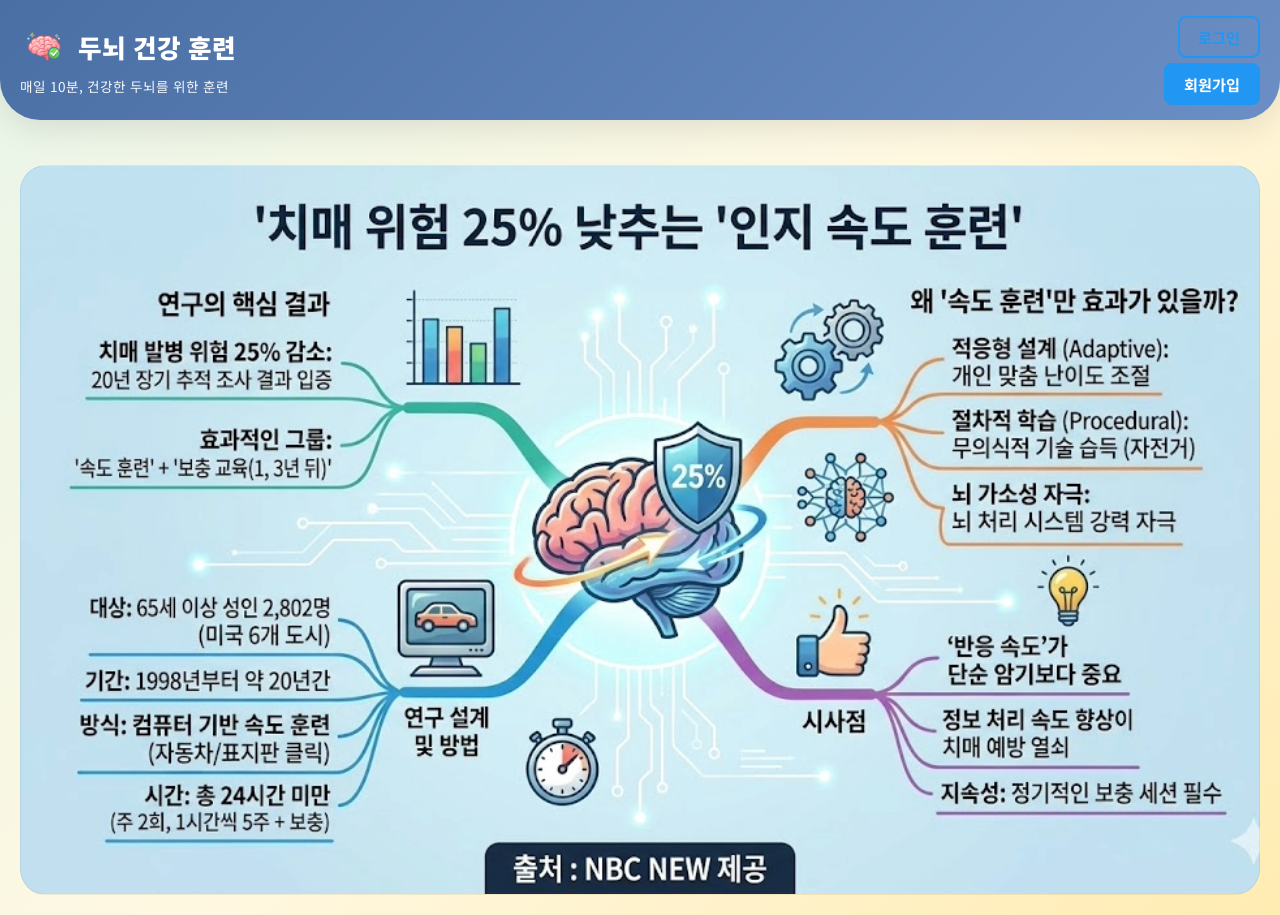
==== commit c189bb31: "메인화면 PPP2 배경 삽입 및 로그인/회원가입 화면 전면 개선 - PPP2.png 메인화면 전체 배경으로 적용 (PP1 제거) - 헤더 우측에 로그인/회원가입 버튼 추가 - 첫 " ====
--- a/public/index.html
+++ b/public/index.html
@@ -206,174 +206,137 @@
             </div>
         </div>
         
-        <!-- 우측 영역: 점수 + 접근성 컨트롤 -->
-        <div class="header-right">
-            <!-- 접근성 컨트롤 -->
-            <div class="accessibility-controls">
-                <button class="access-btn" id="fontSizeBtn" onclick="toggleFontSize()">
-                    <span class="btn-icon">🔤</span>
-                    <span id="fontSizeLabel">크게 보기</span>
-                </button>
-                <button class="access-btn" id="contrastBtn" onclick="toggleHighContrast()">
-                    <span class="btn-icon">🌙</span>
-                    <span id="contrastLabel">고대비</span>
-                </button>
-            </div>
+        <!-- 우측 영역: 로그인/회원가입 버튼 -->
+        <div class="header-right" id="headerAuthBtns">
+            <button class="header-auth-btn" onclick="openAuthModal('login')">로그인</button>
+            <button class="header-auth-btn primary" onclick="openAuthModal('register')">회원가입</button>
         </div>
     </header>
     
     <div class="container">
-        <!-- 환영 화면 -->
-        <div id="welcomeScreen" class="welcome-screen">
+        <!-- 첫 화면: 배경 이미지만 표시 -->
+        <div id="welcomeScreen" class="welcome-screen"></div>
+
+        <!-- 인증 화면: 로그인 / 회원가입 -->
+        <div id="authScreen" class="auth-screen hidden">
             <div class="welcome-card">
-                <p class="subtitle">사용자를 선택하거나 새로 등록하세요</p>
+                <!-- 뒤로가기 -->
+                <button class="auth-back-btn" onclick="goBackToWelcome()">← 돌아가기</button>
 
-                <!-- 개인/기관 선택 (가로 스크롤) -->
-                <div class="account-type-strip" id="accountTypeStrip" aria-label="가입자 유형 선택">
-                    <button class="account-type-btn active" data-type="personal" onclick="setAccountType('personal')">
-                        <span class="account-type-icon" aria-hidden="true">
-                            <svg viewBox="0 0 24 24" fill="none" stroke="currentColor" stroke-width="2" stroke-linecap="round" stroke-linejoin="round">
-                                <circle cx="12" cy="7" r="4"></circle>
-                                <path d="M20 21a8 8 0 0 0-16 0"></path>
-                            </svg>
-                        </span>
-                        <span class="account-type-label">개인</span>
-                    </button>
-                    <button class="account-type-btn" data-type="institution" onclick="setAccountType('institution')">
-                        <span class="account-type-icon" aria-hidden="true">
-                            <svg viewBox="0 0 24 24" fill="none" stroke="currentColor" stroke-width="2" stroke-linecap="round" stroke-linejoin="round">
-                                <path d="M3 21h18"></path>
-                                <path d="M6 21V8a2 2 0 0 1 2-2h8a2 2 0 0 1 2 2v13"></path>
-                                <path d="M10 10h4"></path>
-                                <path d="M10 14h4"></path>
-                                <path d="M10 18h4"></path>
-                            </svg>
-                        </span>
-                        <span class="account-type-label">기관</span>
-                    </button>
-                </div>
-                
-                <!-- 신규 등록(리스트 숨김 상태에서도 접근 가능) -->
-                <div class="new-user-toggle" id="newUserTogglePrimary" onclick="toggleNewUserForm()">
-                    <span class="ui-icon" aria-hidden="true">
-                        <svg viewBox="0 0 24 24" fill="none" stroke="currentColor" stroke-width="2" stroke-linecap="round" stroke-linejoin="round">
-                            <path d="M12 5v14"></path>
-                            <path d="M5 12h14"></path>
-                        </svg>
-                    </span>
-                    신규 등록
+                <!-- 탭 전환 -->
+                <div class="auth-tabs">
+                    <button class="auth-tab active" id="loginTab" onclick="switchAuthTab('login')">로그인</button>
+                    <button class="auth-tab" id="registerTab" onclick="switchAuthTab('register')">회원가입</button>
                 </div>
 
-                <!-- 기존 사용자 선택 (처음엔 숨김, 개인/기관 클릭 시 표시) -->
-                <div class="user-select-section is-hidden" id="existingUsersSection">
-                    <h3>
-                        <span class="ui-icon" aria-hidden="true">
-                            <svg viewBox="0 0 24 24" fill="none" stroke="currentColor" stroke-width="2" stroke-linecap="round" stroke-linejoin="round">
-                                <path d="M20 21a7 7 0 0 0-14 0"></path>
-                                <circle cx="13" cy="7" r="4"></circle>
-                                <path d="M2 21a6 6 0 0 1 8-5.2"></path>
-                                <circle cx="6" cy="8" r="3"></circle>
-                            </svg>
-                        </span>
-                        기존 사용자
-                    </h3>
-                    <div class="existing-users" id="existingUsersList">
-                        <!-- 사용자 목록이 여기에 표시됨 -->
-                    </div>
-                </div>
-                
-                <!-- 새 사용자 등록 폼 -->
-                <div class="new-user-form" id="newUserForm">
-                    <h3>
-                        <span class="ui-icon" aria-hidden="true">
-                            <svg viewBox="0 0 24 24" fill="none" stroke="currentColor" stroke-width="2" stroke-linecap="round" stroke-linejoin="round">
-                                <path d="M12 2l1.2 4.2L17.5 8l-4.3 1.8L12 14l-1.2-4.2L6.5 8l4.3-1.8L12 2z"></path>
-                                <path d="M20 12l.8 2.8L23 16l-2.2 1.2L20 20l-.8-2.8L17 16l2.2-1.2L20 12z"></path>
-                            </svg>
-                        </span>
-                        신규 등록
-                    </h3>
-                    
-                    <div class="form-group">
-                        <label>
-                            <span class="ui-icon" aria-hidden="true">
-                                <svg viewBox="0 0 24 24" fill="none" stroke="currentColor" stroke-width="2" stroke-linecap="round" stroke-linejoin="round">
-                                    <path d="M12 20h9"></path>
-                                    <path d="M16.5 3.5a2.1 2.1 0 0 1 3 3L7 19l-4 1 1-4 12.5-12.5z"></path>
-                                </svg>
-                            </span>
-                            이름
-                        </label>
-                        <input type="text" id="userName" maxlength="10" placeholder="이름을 입력하세요" style="text-align:center;">
-                    </div>
-
-                <div class="form-group">
-                    <label>
-                        <span class="ui-icon" aria-hidden="true">
-                            <svg viewBox="0 0 24 24" fill="none" stroke="currentColor" stroke-width="2" stroke-linecap="round" stroke-linejoin="round">
-                                <rect x="3" y="4" width="18" height="18" rx="2"></rect>
-                                <path d="M16 2v4"></path>
-                                <path d="M8 2v4"></path>
-                                <path d="M3 10h18"></path>
-                            </svg>
-                        </span>
-                        나이
-                    </label>
-                    <input type="number" id="userAge" min="1" max="120" inputmode="numeric" placeholder="나이를 입력하세요" style="text-align:center;">
-                </div>
-                    
-                    <div class="form-group">
-                        <label>
-                            <span class="ui-icon" aria-hidden="true">
+                <!-- 로그인 패널 -->
+                <div class="auth-panel" id="loginPanel">
+                    <!-- 개인 / 기관 탭 -->
+                    <div class="account-type-strip" id="accountTypeStrip" aria-label="가입자 유형 선택">
+                        <button class="account-type-btn active" data-type="personal" onclick="setAccountType('personal')">
+                            <span class="account-type-icon" aria-hidden="true">
                                 <svg viewBox="0 0 24 24" fill="none" stroke="currentColor" stroke-width="2" stroke-linecap="round" stroke-linejoin="round">
                                     <circle cx="12" cy="7" r="4"></circle>
                                     <path d="M20 21a8 8 0 0 0-16 0"></path>
                                 </svg>
                             </span>
-                            성별
-                        </label>
-                        <div class="gender-options">
-                            <button class="gender-btn" onclick="selectGender('male', this)">
-                                <span class="gender-icon" aria-hidden="true">
-                                    <svg viewBox="0 0 24 24" fill="none" stroke="currentColor" stroke-width="2" stroke-linecap="round" stroke-linejoin="round">
-                                        <path d="M14 3h7v7"></path>
-                                        <path d="M21 3l-7 7"></path>
-                                        <circle cx="10" cy="14" r="6"></circle>
-                                    </svg>
-                                </span>
-                                남성
-                            </button>
-                            <button class="gender-btn" onclick="selectGender('female', this)">
-                                <span class="gender-icon" aria-hidden="true">
-                                    <svg viewBox="0 0 24 24" fill="none" stroke="currentColor" stroke-width="2" stroke-linecap="round" stroke-linejoin="round">
-                                        <circle cx="12" cy="9" r="6"></circle>
-                                        <path d="M12 15v7"></path>
-                                        <path d="M9 19h6"></path>
-                                    </svg>
-                                </span>
-                                여성
-                            </button>
-                        </div>
-                    </div>
-                    
-                    <div class="form-group">
-                    <label>⚙️ 난이도 (나이 자동 설정)</label>
-                    <p id="difficultyAutoHint" style="font-size:0.9rem;color:#666;margin-bottom:10px;">나이를 입력하면 난이도가 자동으로 적용됩니다.</p>
-                    <select id="difficultySelect" class="difficulty-select" onchange="selectRegDifficulty(this.value)" disabled>
-                            <option value="normal">⭐⭐⭐ 보통 (기본)</option>
-                            <option value="very_easy">⭐ 매우 쉬움</option>
-                            <option value="easy">⭐⭐ 쉬움</option>
-                            <option value="hard">⭐⭐⭐⭐ 어려움</option>
-                            <option value="very_hard">⭐⭐⭐⭐⭐ 매우 어려움</option>
-                        </select>
-                    </div>
-                    
-                    <button class="start-btn" id="registerBtn" onclick="registerNewUser()" disabled>등록하고 시작하기 →</button>
-                    <button class="new-user-toggle" onclick="toggleNewUserForm()" style="margin-top:10px;border-color:#757575;color:#757575;">← 돌아가기</button>
-                </div>
-                
-                <!-- 선택된 사용자로 시작 버튼 -->
-                <button class="start-btn" id="enterBtn" onclick="enterWithSelectedUser()" style="display:none;">선택한 사용자로 시작하기 →</button>
+                            <span class="account-type-label">개인</span>
+                        </button>
+                        <button class="account-type-btn" data-type="institution" onclick="setAccountType('institution')">
+                            <span class="account-type-icon" aria-hidden="true">
+                                <svg viewBox="0 0 24 24" fill="none" stroke="currentColor" stroke-width="2" stroke-linecap="round" stroke-linejoin="round">
+                                    <path d="M3 21h18"></path>
+                                    <path d="M6 21V8a2 2 0 0 1 2-2h8a2 2 0 0 1 2 2v13"></path>
+                                    <path d="M10 10h4"></path>
+                                    <path d="M10 14h4"></path>
+                                    <path d="M10 18h4"></path>
+                                </svg>
+                            </span>
+                            <span class="account-type-label">기관</span>
+                        </button>
+                    </div>
+
+                    <!-- 이름 / 나이 검색 -->
+                    <div class="login-search-box" id="loginSearchBox" style="display:none;">
+                        <div class="login-search-fields">
+                            <div class="login-field-group">
+                                <label class="login-field-label">이름</label>
+                                <input type="text" id="loginSearchName" placeholder="이름을 입력하세요" maxlength="10"
+                                    onkeydown="if(event.key==='Enter')doLoginSearch()">
+                            </div>
+                            <div class="login-field-group">
+                                <label class="login-field-label">나이</label>
+                                <input type="text" id="loginSearchAge" placeholder="숫자 입력 (예: 72)"
+                                    inputmode="numeric" pattern="[0-9]*" maxlength="3"
+                                    oninput="this.value=this.value.replace(/[^0-9]/,'')"
+                                    onkeydown="if(event.key==='Enter')doLoginSearch()">
+                            </div>
+                        </div>
+                        <button class="login-search-btn" onclick="doLoginSearch()">검색</button>
+                        <div id="loginSearchResult" style="display:none;">
+                            <div class="existing-users" id="existingUsersList"></div>
+                            <p id="loginNoResult" style="display:none;color:#888;font-size:0.9rem;margin-top:12px;">검색 결과가 없습니다.</p>
+                        </div>
+                    </div>
+
+                    <!-- 숨겨진 더미 (JS 하위호환) -->
+                    <div id="existingUsersSection" style="display:none;"></div>
+                    <button id="enterBtn" style="display:none;" onclick="enterWithSelectedUser()"></button>
+
+                    <p class="auth-switch-hint">계정이 없으신가요? <span onclick="switchAuthTab('register')">회원가입</span></p>
+                </div>
+
+                <!-- 회원가입 패널 -->
+                <div class="auth-panel" id="registerPanel" style="display:none;">
+                    <div class="new-user-form" id="newUserForm" style="display:block;">
+                        <div class="form-group">
+                            <label>이름</label>
+                            <input type="text" id="userName" maxlength="10" placeholder="이름을 입력하세요" style="text-align:center;">
+                        </div>
+                        <div class="form-group">
+                            <label>나이</label>
+                            <input type="number" id="userAge" min="1" max="120" inputmode="numeric" placeholder="나이를 입력하세요" style="text-align:center;">
+                        </div>
+                        <div class="form-group">
+                            <label>성별</label>
+                            <div class="gender-options">
+                                <button class="gender-btn" onclick="selectGender('male', this)">
+                                    <span class="gender-icon" aria-hidden="true">
+                                        <svg viewBox="0 0 24 24" fill="none" stroke="currentColor" stroke-width="2" stroke-linecap="round" stroke-linejoin="round">
+                                            <path d="M14 3h7v7"></path>
+                                            <path d="M21 3l-7 7"></path>
+                                            <circle cx="10" cy="14" r="6"></circle>
+                                        </svg>
+                                    </span>
+                                    남성
+                                </button>
+                                <button class="gender-btn" onclick="selectGender('female', this)">
+                                    <span class="gender-icon" aria-hidden="true">
+                                        <svg viewBox="0 0 24 24" fill="none" stroke="currentColor" stroke-width="2" stroke-linecap="round" stroke-linejoin="round">
+                                            <circle cx="12" cy="9" r="6"></circle>
+                                            <path d="M12 15v7"></path>
+                                            <path d="M9 19h6"></path>
+                                        </svg>
+                                    </span>
+                                    여성
+                                </button>
+                            </div>
+                        </div>
+                        <div class="form-group">
+                            <label>⚙️ 난이도 (나이 자동 설정)</label>
+                            <p id="difficultyAutoHint" style="font-size:0.9rem;color:#666;margin-bottom:10px;">나이를 입력하면 난이도가 자동으로 적용됩니다.</p>
+                            <select id="difficultySelect" class="difficulty-select" onchange="selectRegDifficulty(this.value)" disabled>
+                                <option value="normal">⭐⭐⭐ 보통 (기본)</option>
+                                <option value="very_easy">⭐ 매우 쉬움</option>
+                                <option value="easy">⭐⭐ 쉬움</option>
+                                <option value="hard">⭐⭐⭐⭐ 어려움</option>
+                                <option value="very_hard">⭐⭐⭐⭐⭐ 매우 어려움</option>
+                            </select>
+                        </div>
+                        <button class="start-btn" id="registerBtn" onclick="registerNewUser()" disabled>등록하고 시작하기 →</button>
+                        <p class="auth-switch-hint">이미 계정이 있으신가요? <span onclick="switchAuthTab('login')">로그인</span></p>
+                    </div>
+                </div>
             </div>
         </div>
         
@@ -474,7 +437,7 @@
                             <img src="assets/game-icons/game_c4.png" alt="집중 타겟" style="width:100%;height:100%;object-fit:cover;border-radius:20px;">
                         </div>
                         <div class="menu-card" onclick="startGame('chain')" style="padding:0;overflow:hidden;">
-                            <img src="assets/game-icons/game_c5.png" alt="연쇄 반응" style="width:100%;height:100%;object-fit:cover;border-radius:20px;">
+                            <img src="assets/game-icons/game_c5.png" alt="숫자순서 찾기" style="width:100%;height:100%;object-fit:cover;border-radius:20px;">
                         </div>
                         <div class="menu-card" onclick="startGame('color')" style="padding:0;overflow:hidden;">
                             <img src="assets/game-icons/game_c6.png" alt="무지개 색깔" style="width:100%;height:100%;object-fit:cover;border-radius:20px;">
@@ -1137,6 +1100,7 @@
                 <span class="tts-icon">🔊</span> 설명 듣기
             </button>
             <p style="text-align:center;font-size:1.1rem;margin:10px 0;color:var(--text-light);">화살표 버튼으로 🐭를 🧀까지 이동시키세요!</p>
+            <div class="timer-bar"><div class="timer-fill" id="mazeTimer"></div></div>
             <div class="maze-container" id="mazeContainer"></div>
             <div class="maze-controls">
                 <button class="maze-btn" onclick="moveMaze('up')">⬆️</button>
@@ -1325,10 +1289,10 @@
             </div>
         </div>
         
-        <!-- 25. 연쇄 반응 (집중력) -->
+        <!-- 25. 숫자순서 찾기 (집중력) -->
         <div id="chainGame" class="game-screen">
             <div class="game-header">
-                <h2>⛓️ 연쇄 반응</h2>
+                <h2>⛓️ 숫자순서 찾기</h2>
                 <div class="game-info">
                     <span>레벨: <strong id="chainLevel">1</strong></span>
                     <span>점수: <strong id="chainScore">0</strong></span>
--- a/public/styles/app.css
+++ b/public/styles/app.css
@@ -466,18 +466,172 @@
             /* 헤더가 위에 고정되어 있으므로 남은 뷰포트 영역에서 로그인 카드가 가운데 오도록 높이 확보 */
             min-height: calc(100vh - 170px);
             min-height: calc(100svh - 170px);
-            background:
-                radial-gradient(1200px 420px at 50% -20%, rgba(33,150,243,0.18), rgba(33,150,243,0) 65%),
-                radial-gradient(900px 380px at 10% 10%, rgba(76,175,80,0.14), rgba(76,175,80,0) 60%),
-                radial-gradient(900px 380px at 90% 20%, rgba(255,152,0,0.12), rgba(255,152,0,0) 60%),
-                linear-gradient(135deg, #F8FBFF 0%, #F7FFF9 55%, #FFF9FB 100%);
+            background-image: url('../assets/PPP2.png');
+            background-size: cover;
+            background-position: center;
+            background-repeat: no-repeat;
             border: 1px solid rgba(0,0,0,0.06);
         }
         
+        /* 헤더 로그인/회원가입 버튼 */
+        .header-auth-btn {
+            padding: 8px 18px;
+            border-radius: 8px;
+            border: 2px solid #2196F3;
+            background: transparent;
+            color: #2196F3;
+            font-size: 0.95rem;
+            font-weight: 700;
+            cursor: pointer;
+            font-family: inherit;
+            transition: background 0.2s, color 0.2s;
+        }
+
+        .header-auth-btn:hover { background: rgba(33,150,243,0.1); }
+
+        .header-auth-btn.primary {
+            background: #2196F3;
+            color: #fff;
+        }
+
+        .header-auth-btn.primary:hover { background: #1976D2; }
+
+        /* 인증 화면 (로그인/회원가입 전용 페이지) */
+        .auth-screen {
+            display: flex;
+            align-items: center;
+            justify-content: center;
+            min-height: calc(100vh - 170px);
+            min-height: calc(100svh - 170px);
+            padding: 34px 22px;
+        }
+
+        .auth-back-btn {
+            display: inline-block;
+            margin-bottom: 18px;
+            background: none;
+            border: none;
+            color: #2196F3;
+            font-size: 0.95rem;
+            font-weight: 600;
+            cursor: pointer;
+            padding: 0;
+            font-family: inherit;
+        }
+
+        .auth-back-btn:hover { text-decoration: underline; }
+
+        /* 로그인 검색 */
+        .login-search-box { width: 100%; margin-top: 16px; }
+
+        .login-search-fields {
+            display: flex;
+            flex-direction: column;
+            gap: 12px;
+            margin-bottom: 14px;
+        }
+
+        .login-field-group {
+            display: flex;
+            flex-direction: column;
+            gap: 5px;
+            text-align: left;
+        }
+
+        .login-field-label {
+            font-size: 0.9rem;
+            font-weight: 600;
+            color: #555;
+        }
+
+        .login-field-group input {
+            width: 100%;
+            padding: 12px 16px;
+            border: 1.5px solid #ddd;
+            border-radius: 10px;
+            font-size: 1rem;
+            font-family: inherit;
+            outline: none;
+            box-sizing: border-box;
+            transition: border-color 0.2s;
+        }
+
+        .login-field-group input:focus { border-color: #2196F3; }
+
+        .login-search-btn {
+            width: 100%;
+            padding: 13px 0;
+            background: #2196F3;
+            color: #fff;
+            border: none;
+            border-radius: 10px;
+            font-size: 1.05rem;
+            font-weight: 700;
+            cursor: pointer;
+            font-family: inherit;
+            margin-bottom: 16px;
+            transition: background 0.2s;
+        }
+
+        .login-search-btn:hover { background: #1976D2; }
+
+        /* 사용자 카드 아바타 */
+        .user-card-avatar {
+            font-size: 1.6rem;
+            line-height: 1;
+            margin-right: 2px;
+        }
+
+        /* 로그인/회원가입 탭 */
+        .auth-tabs {
+            display: flex;
+            border-radius: 12px;
+            overflow: hidden;
+            margin-bottom: 24px;
+            border: 2px solid #2196F3;
+        }
+
+        .auth-tab {
+            flex: 1;
+            padding: 13px 0;
+            font-size: 1.05rem;
+            font-weight: 700;
+            border: none;
+            background: transparent;
+            color: #2196F3;
+            cursor: pointer;
+            transition: background 0.2s, color 0.2s;
+            font-family: inherit;
+        }
+
+        .auth-tab.active {
+            background: #2196F3;
+            color: #fff;
+        }
+
+        .auth-tab:first-child { border-radius: 10px 0 0 10px; }
+        .auth-tab:last-child  { border-radius: 0 10px 10px 0; }
+
+        .auth-panel { width: 100%; }
+
+        .auth-switch-hint {
+            margin-top: 16px;
+            font-size: 0.92rem;
+            color: #666;
+        }
+
+        .auth-switch-hint span {
+            color: #2196F3;
+            font-weight: 700;
+            cursor: pointer;
+            text-decoration: underline;
+        }
+
         .welcome-card {
-            background: rgba(255,255,255,0.86);
-            backdrop-filter: blur(10px);
-            -webkit-backdrop-filter: blur(10px);
+            position: relative;
+            background: rgba(255,255,255,0.95);
+            backdrop-filter: blur(12px);
+            -webkit-backdrop-filter: blur(12px);
             border-radius: 22px;
             padding: 34px 28px;
             box-shadow: 0 18px 60px rgba(0,0,0,0.10);
@@ -1802,7 +1956,7 @@
 
         .game-screen:fullscreen .arrow-display,
         .game-screen:-webkit-full-screen .arrow-display {
-            font-size: clamp(5rem, 24vmin, 11rem);
+            font-size: clamp(4rem, 19.2vmin, 8.8rem);
         }
 
         .game-screen:fullscreen .direction-btns,
@@ -1977,6 +2131,31 @@
             box-shadow: 0 0 8px rgba(255, 215, 0, 0.5);
         }
         
+        .level-reset-btn {
+            margin-left: 10px;
+            padding: 6px 14px;
+            font-size: 0.9rem;
+            font-weight: 800;
+            background: #FF6B6B;
+            color: white;
+            border: none;
+            border-radius: 20px;
+            cursor: pointer;
+            box-shadow: 0 3px 8px rgba(0,0,0,0.25);
+            transition: background 0.2s, transform 0.15s, box-shadow 0.2s;
+            white-space: nowrap;
+            letter-spacing: -0.3px;
+        }
+        .level-reset-btn:hover {
+            background: #e05555;
+            box-shadow: 0 5px 14px rgba(0,0,0,0.3);
+            transform: translateY(-1px);
+        }
+        .level-reset-btn:active {
+            transform: scale(0.93);
+            box-shadow: 0 2px 5px rgba(0,0,0,0.2);
+        }
+
         body.high-contrast .level-display {
             background: linear-gradient(135deg, #333 0%, #555 100%);
             border: 2px solid #FFD700;
@@ -2833,7 +3012,7 @@
         
         /* 방향 게임 */
         .arrow-display {
-            font-size: 8rem;
+            font-size: 6.4rem;
             text-align: center;
             padding: 20px;
             margin-bottom: 20px;
@@ -3312,16 +3491,14 @@
             background: #333;
             padding: 10px;
             border-radius: 15px;
-            max-width: 320px;
+            overflow: auto;
+            max-width: min(95vw, 560px);
         }
         .maze-cell {
-            width: 35px;
-            height: 35px;
-            display: flex;
-            align-items: center;
-            justify-content: center;
-            font-size: 1.3rem;
-            border-radius: 5px;
+            display: flex;
+            align-items: center;
+            justify-content: center;
+            border-radius: 3px;
         }
         .maze-cell.wall { background: #555; }
         .maze-cell.path { background: #E8F5E9; }
